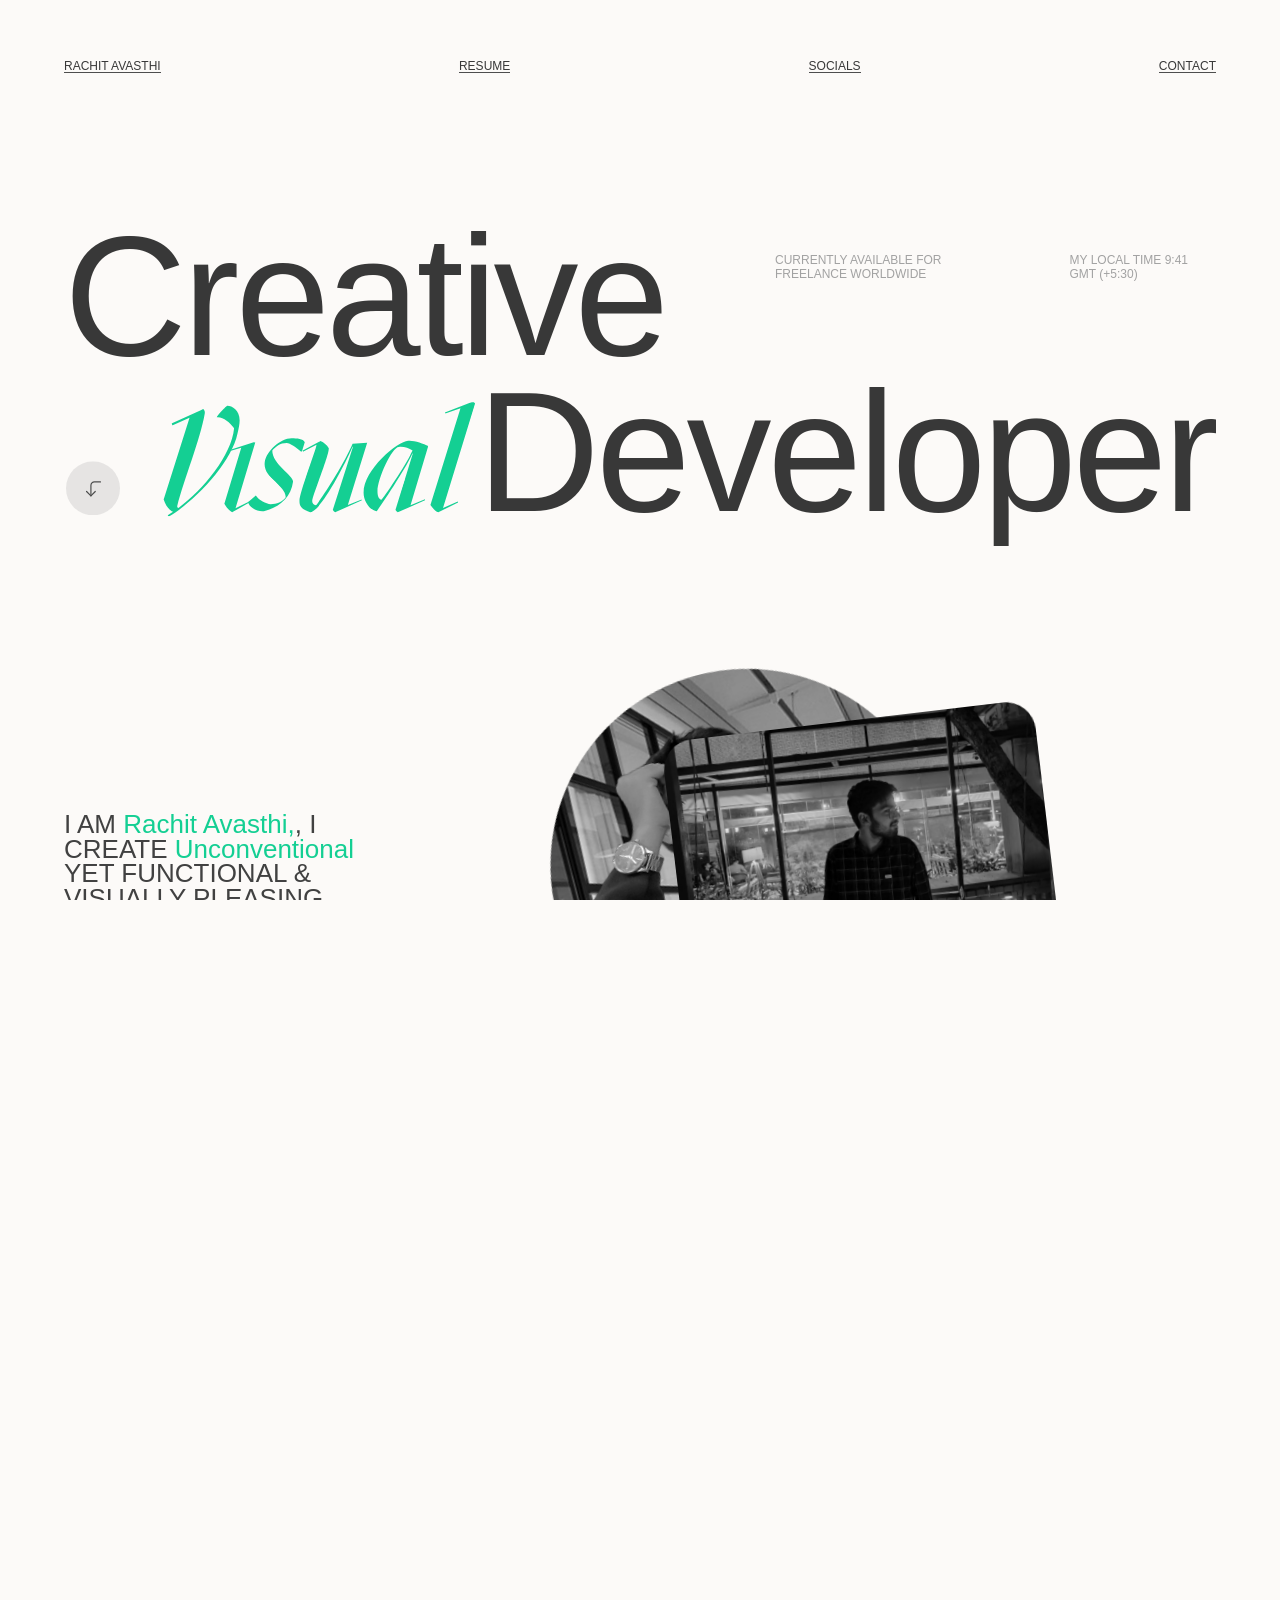
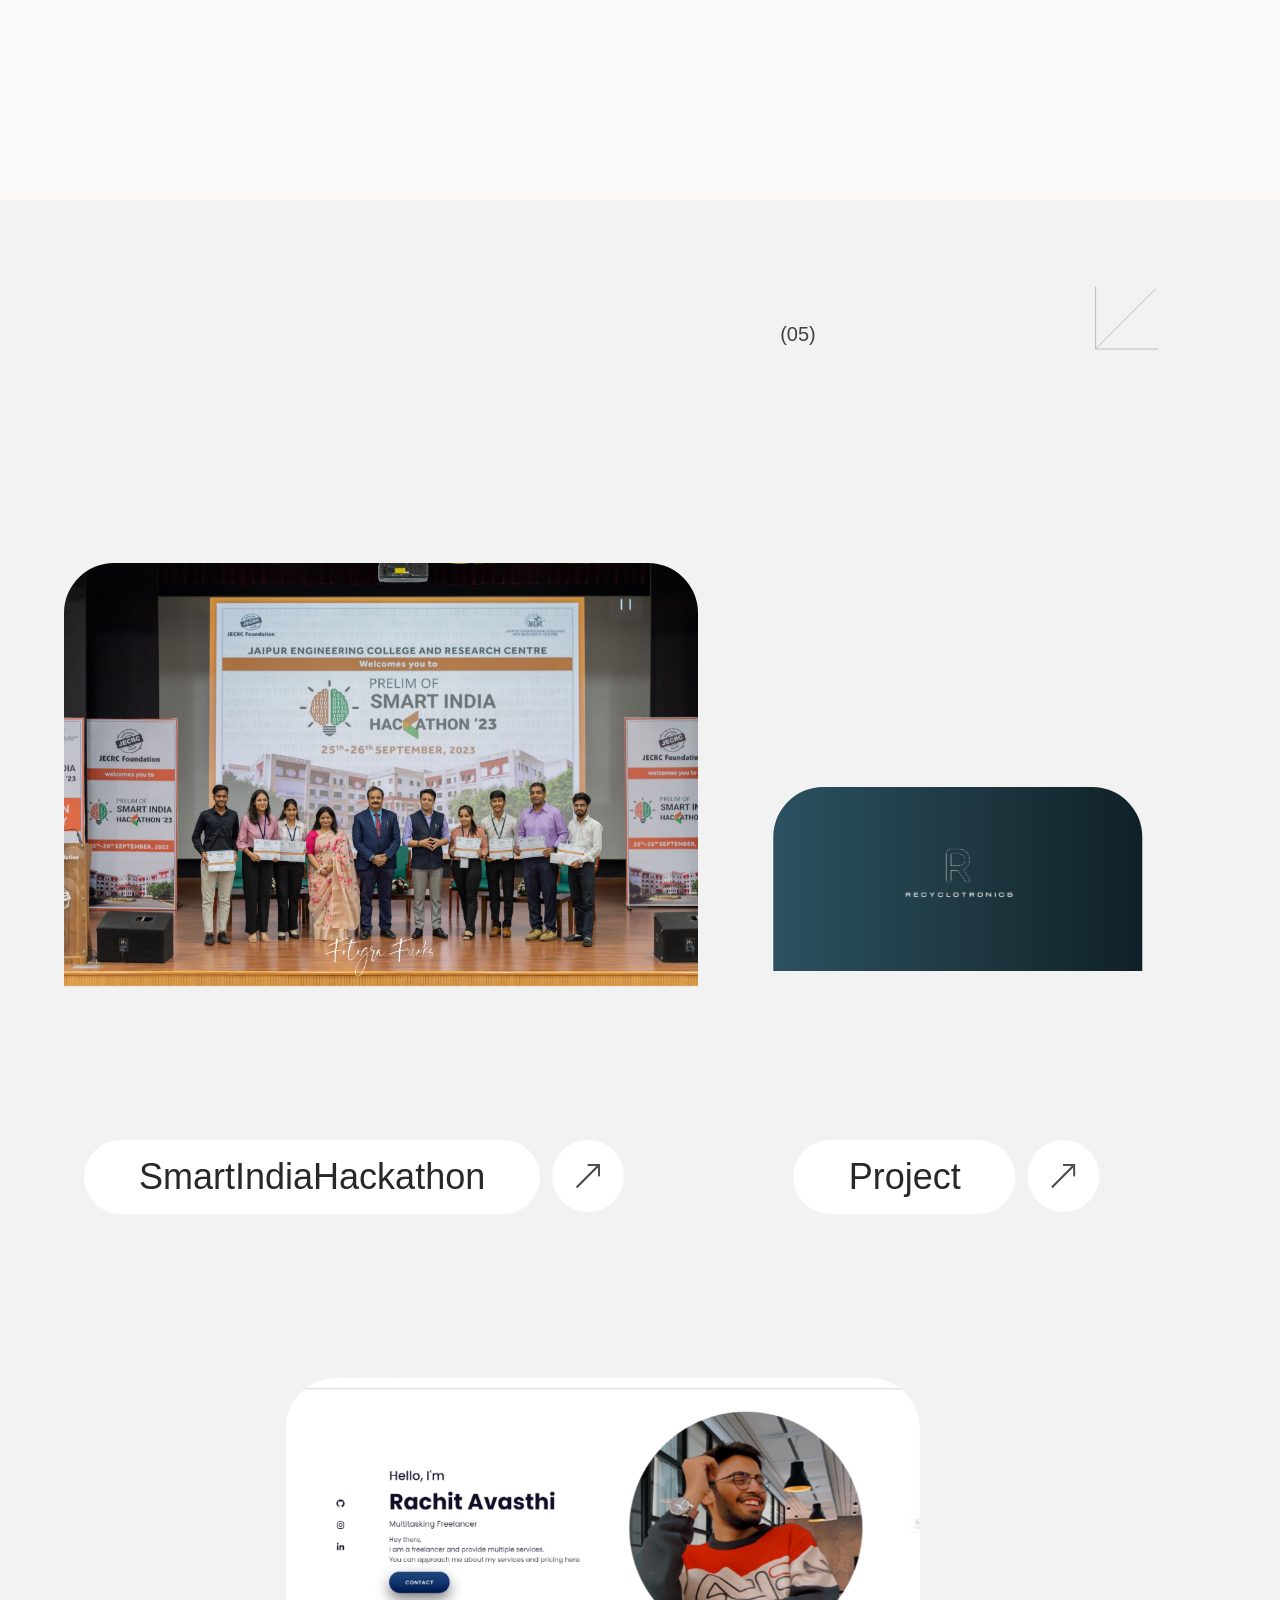
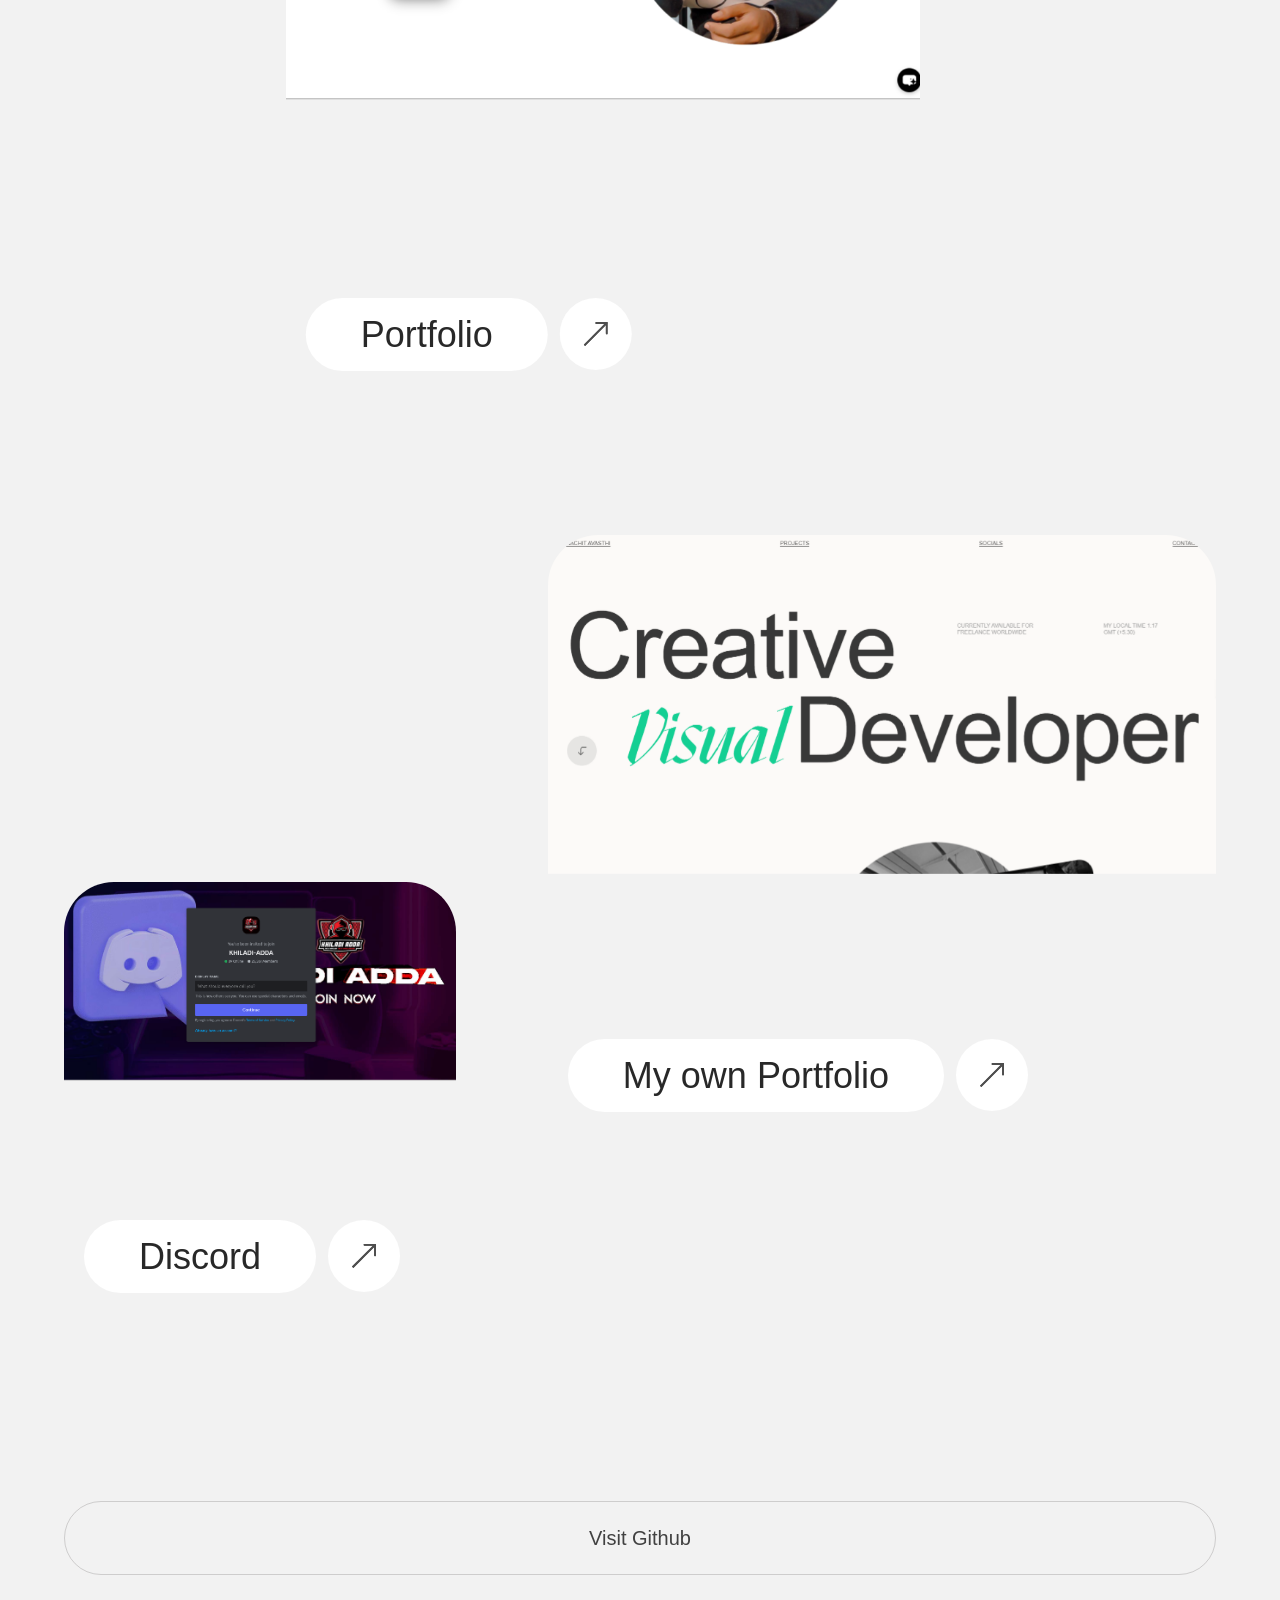
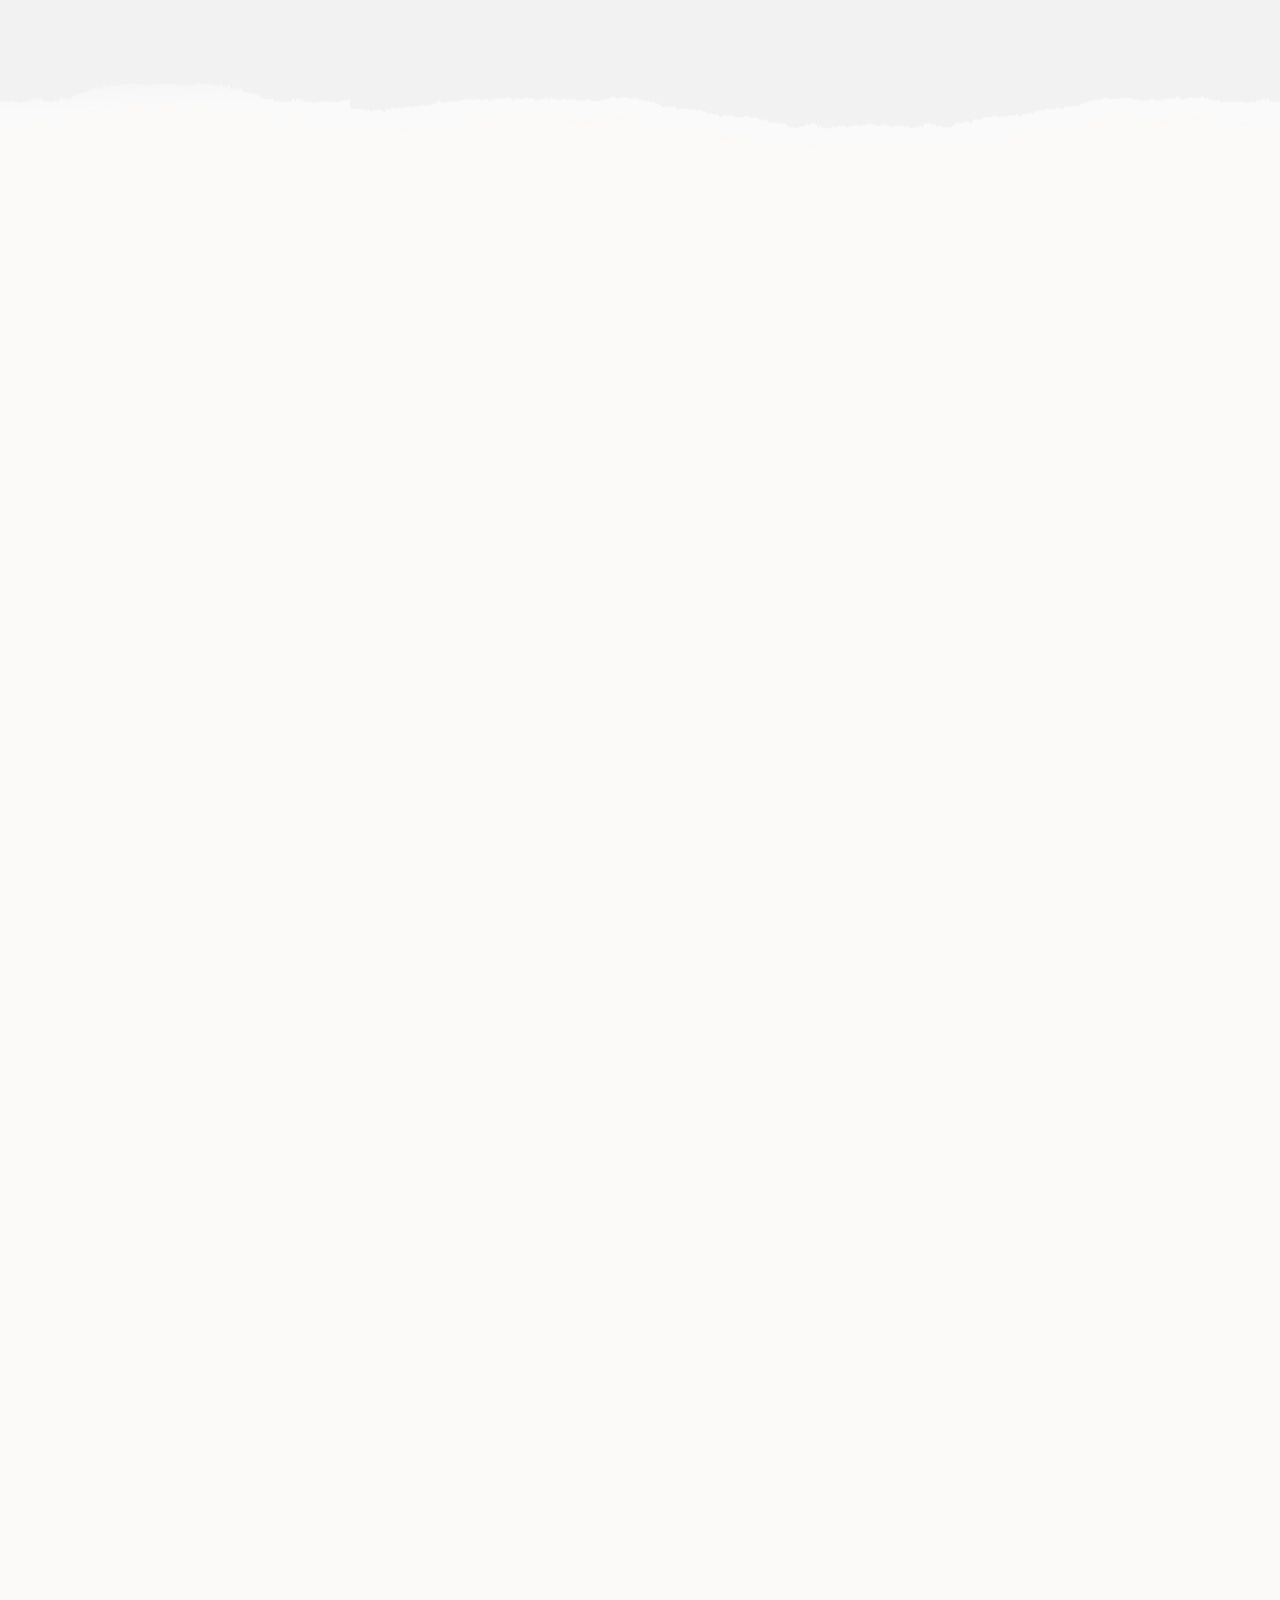
==== index.html @ e76e4102 "Last change#" ====
<!DOCTYPE html>
<html lang="en">

<head>
    <!-- <script async src="https://www.googletagmanager.com/gtag/js?id=G-QHRHEK2G85"></script>
    <script>!function () { function a() { dataLayer.push(arguments) } window.dataLayer = window.dataLayer || [], a("js", new Date), a("config", "G-QHRHEK2G85") }();</script> -->
    <meta charset="UTF-8">
    <meta http-equiv="X-UA-Compatible" content="IE=edge">
    <meta name="viewport" content="width=device-width, initial-scale=1.0">
    <title>Rachit Avasthi — Visual Designer</title>
    <link rel="icon" href="#">
    <meta name="keywords" content="ui/ux, designer, freelance, website, portfolio">
    <meta name="author" content="Rachit Avasthi">
    <meta name="description" content="Portfolio of Rachit avasthi A UI/UX & Visual designer from New Delhi.">
    <meta property="og:title" content="Rachit avasthi — Visual Designer">
    <meta property="og:type" content="website">
    <meta property="og:description"
        content="Portfolio of Rachit Avasthi. A UI/UX & Visual designer who designs interactive websites & apps.">
    <meta property="og:url" content="https://rachitavasthi.tech/">
    <link rel="stylesheet" href="index.3df6df01.css">
    <link rel="stylesheet" href="index.24a51c92.css">
    <link rel="stylesheet" href="index.2b8c6830.css">
    <link rel="icon" href="CARD1.png">
</head>

<body>
    <nav> <a href="index.html">Rachit Avasthi</a> <a href="./Rachit Avasthi.pdf" class="o-desktop">Resume</a>
        <div class="c-nav-social o-desktop"> <a href="#">Socials</a>
            <div class="c-nav-social__dropdown">
                <ul>
                    <li style="--order:1"><a data-router-disabled=""
                            href="https://github.com/Gacky1">Github</a></li>
                    <li style="--order:2"><a data-router-disabled=""
                            href="https://www.instagram.com/gacky_a1/">Instagram</a></li>
                    <li style="--order:3"><a data-router-disabled=""
                            href="https://www.linkedin.com/in/rachit-avasthi/">LinkedIn</a></li>
                    <li style="--order:4"><a data-router-disabled=""
                            href="https://dev.to/rachit_avasthi">Dev</a></li>
                </ul>
            </div>
        </div> <a data-router-disabled="" href="mailto:rachitavasthi.it25@gmail.com">Contact</a>
    </nav>
    <div class="c-loader is-loading">
        <p class="js-split">Multitasking<br><span>Freelancer</span></p>
        <div class="c-loader__bg"></div>
        <div class="c-loader__bg"></div>
        <h2 class="is-loading js-loader-title js-split-word"> <span><span style="--order:1"
                    class="js-loader-title-child">Rachit <div class="o-accent" style="display:inline">Avasthi</div>
                    </span></span> <span><span style="--order:2" class="js-loader-title-child"> is</span></span>
            <span><span style="--order:3" class="js-loader-title-child"> a</span></span> </h2>
        <div class="c-loading__anim"></div>
    </div>
    <div class="c-play__bg"></div>
    <div class="c-home__bg"></div>
    <main>
        <div id="js-scroll" data-router-wrapper="">
            <div data-router-view="home" data-transition-in="home">
                <div class="c-cursor" id="js-cursor" style="transform:translate(100%,100%)">
                    <div>
                        <p>SIH</p>
                        <div data-animate="true"> <img src="sih1.jpeg" loading="lazy" alt="Aeizei"> <img
                                src="sih2.jpeg" loading="lazy" alt="Aeizei"> <img src="sih3.jpeg"
                                loading="lazy" alt="Aeizei"> <img src="sih4.jpeg" loading="lazy" alt="Aeizei">
                            <img src="sih1.jpeg" loading="lazy" alt="Aeizei"> </div>
                    </div>
                    <div>
                        <p>Recyclotronics</p>
                        <div data-animate="true"> <img src="recy1.png" loading="lazy" alt="display"> <img
                                src="recy2.png" loading="lazy" alt="display"> <img src="recy3.png"
                                loading="lazy" alt="display"> <img src="recy4.png" loading="lazy" alt="display">
                            <img src="recy5.png" loading="lazy" alt="display"> </div>
                    </div>
                    <div>
                        <p>Portfolio</p>
                        <div data-animate="true"> <img src="port1.png" loading="lazy" alt="quaive"> <img
                                src="port2.png" loading="lazy" alt="quaive"> <img src="port3.png"
                                loading="lazy" alt="quaive"> <img src="port4.png" loading="lazy" alt="quaive">
                            <img src="port5.png" loading="lazy" alt="quaive"> </div>
                    </div>
                    <div>
                        <p>Khiladi Adda</p>
                        <div data-animate="true"> <img src="dc3.png" loading="lazy" alt="muteza"> <img
                                src="Dc1.png" loading="lazy" alt="muteza"> <img src="dc2.png"
                                loading="lazy" alt="muteza"> <img src="dc3.png" loading="lazy" alt="muteza">
                            </div>
                    </div>
                    <div>
                        <p>rachitavasthi.tech</p>
                        <div data-animate="true"> <img src="portfo2.png" loading="lazy" alt="vis a via"> <img
                                src="portfo3.png" loading="lazy" alt="vis a via"> <img src="portfo1.png"
                                loading="lazy" alt="vis a via"> <img src="portfo4.png" loading="lazy"
                                alt="vis a via"> </div>
                    </div>
                </div>
                <div data-scroll-section="" class="c-title o-section">
                    <div class="c-title__row">
                        <div>
                            <h2 class="js-hero-title"><span class="line-parent"><span
                                        class="line-child">Creative</span></span></h2>
                        </div>
                        <div class="c-t-a-info c-t-a-info--desktop">
                            <p class="o-title-small"> <span class="line-parent"><span class="line-child">Currently
                                        Available <span class="o-accent">FOR</span></span></span> <span
                                    class="line-parent"><span class="line-child">Freelance Worldwide</span></span> </p>
                            <p class="o-title-small"> <span class="line-parent"><span class="line-child">My local Time
                                        <span class="js-time">TIME</span></span></span> <span class="line-parent"><span
                                        class="line-child">GMT (+5:30)</span></span> </p>
                        </div>
                    </div>
                    <div class="c-title__row">
                        <div class="c-title__svg"> <img class="c-down-btn o-desktop" alt="Scroll Down"
                                src="down-arrow.040970d7.svg">
                            <div class="c-visual-line o-mobile"></div>
                            <div class="c-visual"> <svg id="Visual" xmlns="http://www.w3.org/2000/svg"
                                    xmlns:xlink="http://www.w3.org/1999/xlink" viewbox="0 35 870 305">
                                    <defs>
                                        <clipPath id="clip-path" transform="translate(31.09 32.56)">
                                            <path id="dot_clip"
                                                d="M250.12,82.48c1.15-15.33,9.2-33.72,13.79-44.83l-1.15-.77-30.27,10c-5.36,4.6-9.2,21.46-4.6,30.65C235.18,79.41,244.38,80.94,250.12,82.48Z"
                                                fill="none"></path>
                                        </clipPath>
                                        <clipPath id="clip-path-2" transform="translate(31.09 32.56)">
                                            <path id="l_clip"
                                                d="M794.74,18,754.13,32.57,753,29.5,829.23,0l4.6,5.75L748,285.44l39.46-17.24.77,2.3-52.88,26.44c-7.66-2.3-13.41-9.2-21.07-19.92Z"
                                                fill="none"></path>
                                        </clipPath>
                                        <clipPath id="clip-path-3" transform="translate(31.09 32.56)">
                                            <path id="i_clip"
                                                d="M207.78,123.76l-32.18,9.58-.77-2.3,66.28-21.84,4.21.77L192.45,286.22l39.46-19.92,1.15,2.3L183.25,297c-9.2-6.9-13.79-11.88-20.69-23.37Z"
                                                fill="none"></path>
                                        </clipPath>
                                        <clipPath id="clip-path-4" transform="translate(31.09 32.56)">
                                            <path id="a_clip"
                                                d="M654.51,105.36c14.56-1.92,41,7.66,54,14.18L661,277.78l38.7-16.09v3.06l-72.8,32.18c-1.92-1.53-5.37-4.6-6.13-6.9l46.36-150.58H666c-11.88,29.89-78.16,131.42-95.4,154.41-21.84-3.83-35.25-29.5-35.25-49.43C535.35,182,626.93,106.9,654.51,105.36ZM583.25,263.22c3.07-1.15,67.82-95.79,78.93-123.76l4.21-8.05c-10.35-6.13-23-11.11-36.78-9.58-18.39,0-57.09,85.44-57.09,118C572.52,252.88,575.58,262.07,583.25,263.22Z"
                                                fill="none"></path>
                                        </clipPath>
                                        <clipPath id="clip-path-5" transform="translate(31.09 32.56)">
                                            <path id="u_clip"
                                                d="M409.3,116.09l-36.4,18.39-1.53-2.3L420,106.13c9.58,3.83,16.48,10.34,22.22,19.16,0,22.22-44.45,128-44.45,141.38,0,6.51,3.06,10,10,11.49,2.68-.38,65.14-92.34,94.64-156.71l3.45-8,39.08-2.68L493.21,277l37.16-14.56.38,2.3L459.1,296.93c-1.91-1.53-5.36-4.6-6.13-6.9l54-168.57h-1.15c-29.5,66.67-87.74,173.18-113.41,175.48-19.16-8.05-28.74-12.64-28.74-30.27C363.71,243.68,408.54,128.35,409.3,116.09Z"
                                                fill="none"></path>
                                        </clipPath>
                                        <clipPath id="clip-path-6" transform="translate(31.09 32.56)">
                                            <path id="s_clip"
                                                d="M286.7,275.1c15.71,0,31.8-6.9,39.85-18,3.83-31-60.92-51.34-55.94-93.87,3.83-29.12,41.38-64.37,72-64.37,14.56,0,30.65,1.53,35.25,10.34l-7.66,24.52h-2.68c-12.64-10.34-29.12-22.61-37.93-22.61-18.39,0-29.12,9.58-38.7,20.31,0,37.17,57.47,67.43,55.56,83.91-5.36,41.76-36.78,69-78.16,78.54-13,3.07-41.38-10-41.76-24.52l20.31-17.62C255.67,265.14,273.68,273.57,286.7,275.1Z"
                                                fill="none"></path>
                                        </clipPath>
                                        <clipPath id="clip-path-7" transform="translate(31.09 32.56)">
                                            <path id="v_clip"
                                                d="M197.77,86c-16,78.5-114.7,181.76-183.67,222.16a3.33,3.33,0,0,1-3-3.43c4.57-2.67,9.15-5.72,14.1-9.15-11-5-19.43-16.76-25.15-33.15L69.35,43.72,22.86,64.3,21,59.35l80-36.58,4.57-2.29c3.43,2.29,5.33,6.1,4.57,11.81-12.56,71.64-56,176.81-73.91,248.07a5.41,5.41,0,0,0,3.43,4.95c67.45-51.06,141.75-140.61,149-213.77-11.43-15.24-30.48-31.25-46.49-29,0-3.43,25.91-30.87,28.2-30.87,13,0,33.15,12.19,33.15,38.87C203.48,60.49,201.2,71.92,197.77,86Z"
                                                fill="none"></path>
                                        </clipPath>
                                    </defs>
                                    <g id="dot">
                                        <g clip-path="url(#clip-path)">
                                            <path id="dot_path" d="M235.53,91.06s-3.65-21.72,18.78-61"
                                                transform="translate(31.09 32.56)" fill="none" stroke="#52e0ed"
                                                stroke-miterlimit="10" stroke-width="34"></path>
                                        </g>
                                    </g>
                                    <g id="l">
                                        <g clip-path="url(#clip-path-2)">
                                            <polyline id="l_path"
                                                points="820.4 302.62 755.9 334.12 843.9 39.12 784.4 63.62" fill="none"
                                                stroke="#52e0ed" stroke-miterlimit="10" stroke-width="42"></polyline>
                                        </g>
                                    </g>
                                    <g id="i">
                                        <g clip-path="url(#clip-path-3)">
                                            <polyline id="i_path"
                                                points="207.9 165.12 254.9 147.12 201.9 329.12 262.9 299.12" fill="none"
                                                stroke="#52e0ed" stroke-miterlimit="10" stroke-width="42"></polyline>
                                        </g>
                                    </g>
                                    <g id="a">
                                        <g clip-path="url(#clip-path-4)">
                                            <path id="a_path"
                                                d="M671.81,121.56l-104,173s-28-39-5-98,114.34-107,123.5-80.5c9,26-49.5,180.5-49.5,180.5l67.5-35.5"
                                                transform="translate(31.09 32.56)" fill="none" stroke="#52e0ed"
                                                stroke-miterlimit="10" stroke-width="42"></path>
                                        </g>
                                    </g>
                                    <g id="u">
                                        <g clip-path="url(#clip-path-5)">
                                            <path id="u_path"
                                                d="M371.81,132.56l64-31-68,200,34-7s80-120,109-181l15-4-55,187,60-33"
                                                transform="translate(31.09 32.56)" fill="none" stroke="#52e0ed"
                                                stroke-miterlimit="10" stroke-width="42"></path>
                                        </g>
                                    </g>
                                    <g id="s">
                                        <g clip-path="url(#clip-path-6)">
                                            <path id="s_path"
                                                d="M232.31,261.06s20.5,20.5,32.5,22.5,57-6,69-39-53-64-53-82c0,0,19.5-74.5,97.5-41.5"
                                                transform="translate(31.09 32.56)" fill="none" stroke="#52e0ed"
                                                stroke-miterlimit="10" stroke-width="42"></path>
                                        </g>
                                    </g>
                                    <g id="V">
                                        <g clip-path="url(#clip-path-7)">
                                            <path id="v_path"
                                                d="M21.31,59.06l71-32-5,26L26,246.56l-8.69,57.5s85-71,122-114c28-34,100.21-133.4,12-171"
                                                transform="translate(31.09 32.56)" fill="none" stroke="#52e0ed"
                                                stroke-miterlimit="10" stroke-width="70"></path>
                                        </g>
                                    </g>
                                </svg> </div>
                        </div>
                        <div>
                            <h2 class="_title-fit js-hero-title"><span class="line-parent"><span
                                        class="line-child">Developer</span></span></h2>
                        </div>
                    </div>
                    <div class="c-title__row o-mobile">
                        <div class="c-t-a-info c-t-a-info--mobile">
                            <p class="o-title-small"> <span class="line-parent"><span class="line-child">Currently
                                        Available <span class="o-accent">FOR</span></span></span> <span
                                    class="line-parent"><span class="line-child">Freelance Worldwide</span></span> </p>
                            <p class="o-title-small"> <span class="line-parent"><span class="line-child">My local Time
                                        <span class="js-time">TIME</span></span></span> <span class="line-parent"><span
                                        class="line-child">GMT (+5:30)</span></span> </p>
                        </div>
                    </div>
                </div>
                <div data-scroll-section="" class="c-about o-section">
                    <div> <span class="o-mobile o-title-small">About Myself</span>
                        <p class="js-reveal js-split" data-scroll="">  I am <span
                            class="o-accent u-non">Rachit Avasthi,</span>, I create <span
                                class="o-accent u-non">unconventional</span> yet functional & visually pleasing
                            interfaces for the mobile and web. </p>
                        <div class="o-mobile"> <a href="mailto:rachitavasthi.it25@gmail.com"> <img src="contact-icon.dee7a034.svg"
                                    alt="Message me"> Contact </a> </div>
                    </div>
                    <div class="c-about-cards js-cards">
                        <!-- <div><img src="card1.a0552dbc.png" alt="User"></div> -->
                        <div><img src="CARD1.png" alt="Precedes"></div>
                        <div><img src="card3.png" alt="All"></div>
                    </div>
                </div>
                <div data-scroll-section="" class="c-works" id="js-work">
                    <div id="js-work-bg" class="c-work-bg"
                        style="--clr1:#f5f5f5;--clr2:#f5f5f5;--clr3:#f5f5f5;--clr4:#f5f5f5"></div>
                    <div class="c-services"> <svg class="o-ui-arrow" width="64" height="64" viewbox="0 0 64 64"
                            fill="none" xmlns="http://www.w3.org/2000/svg">
                            <path d="M3.10162 3.10156L62.9999 62.9999" stroke-linecap="round" stroke-linejoin="round">
                            </path>
                            <path d="M63 1.00001L63 63L0.999989 63" stroke-linecap="round" stroke-linejoin="round">
                            </path>
                        </svg>
                        <div> <span class="o-title-small">Things I <span class="o-accent">Can</span> Help you<br>
                                with.</span>
                            <p>Web & mobile / UI&Ux / Branding / Front-end Development</p>
                        </div>
                    </div>
                    <hr data-scroll="">
                    <div class="c-works_title">
                        <div>
                            <h2 class="js-reveal o-title"> <span class="line-parent"><span class="line-child">Feat
                                    </span></span> <span class="line-parent"><span class="line-child">Wo<span
                                            class="o-accent">r</span>ks</span></span> </h2>
                            <p class="o-desktop">(05)</p>
                        </div> <svg class="o-ui-arrow" width="64" height="64" viewbox="0 0 64 64" fill="none"
                            xmlns="http://www.w3.org/2000/svg">
                            <path d="M3.10162 3.10156L62.9999 62.9999" stroke-linecap="round" stroke-linejoin="round">
                            </path>
                            <path d="M63 1.00001L63 63L0.999989 63" stroke-linecap="round" stroke-linejoin="round">
                            </path>
                        </svg>
                    </div>
                    <div class="c-projects__wrap">
                        <div class="c-project__row">
                            <div class="c-project js-project u-width-1"> <a
                                    href="https://www.linkedin.com/posts/rachit-avasthi_sih2023-innovation-prelims-activity-7114135651834339328-iJBL?utm_source=share&utm_medium=member_desktop" target="_blank"> <img
                                        data-scroll="" data-scroll-speed="-1" src="sih1.jpeg"
                                        alt="Project: Muteza">
                                    <div class="c-project-info">
                                        <p>YEAR: 2023</p>
                                        <p>ROLE: UI/UX AND FRONT-END DEV</p>
                                        <div class="c-project-cta">
                                            <p>Smart<span class="o-accent">India</span>Hackathon</p>
                                            <div class="c-prj-btn js-tab-arrow"> <svg id="arrow"
                                                    xmlns="http://www.w3.org/2000/svg" viewbox="0 0 9.56 9.56">
                                                    <line id="line1" x1="0.27" y1="9.29" x2="9.18" y2="0.38"
                                                        fill="#4e4e4e" stroke="#4e4e4e" stroke-miterlimit="10"
                                                        stroke-width="0.75"></line>
                                                    <line id="line2" x1="0.27" y1="9.29" x2="9.18" y2="0.38"
                                                        fill="#4e4e4e" stroke="#4e4e4e" stroke-miterlimit="10"
                                                        stroke-width="0.75"></line>
                                                    <polyline id="arrow-head-1" points="5.01 0.38 9.18 0.38 9.18 4.55"
                                                        fill="none" stroke="#4e4e4e" stroke-linecap="round"
                                                        stroke-miterlimit="10" stroke-width="0.75"></polyline>
                                                    <polyline id="arrow-head-2" points="5.01 0.38 9.18 0.38 9.18 4.55"
                                                        fill="none" stroke="#4e4e4e" stroke-linecap="round"
                                                        stroke-miterlimit="10" stroke-width="0.75"></polyline>
                                                </svg> </div>
                                        </div>
                                    </div>
                                </a> </div>
                            <div class="c-project js-project u-width-2"> <a
                                    href="https://github.com/Gacky1/RecycloTronics" target="_blank"> <img data-scroll=""
                                        data-scroll-speed="-1" src="recy1.png" alt="Project: Display">
                                    <div class="c-project-info">
                                        <p>YEAR: 2023</p>
                                        <p>ROLE: UI/UX</p>
                                        <div class="c-project-cta">
                                            <p>P<span class="o-accent">r</span>oject</p>
                                            <div class="c-prj-btn js-tab-arrow"> <svg id="arrow"
                                                    xmlns="http://www.w3.org/2000/svg" viewbox="0 0 9.56 9.56">
                                                    <line id="line1" x1="0.27" y1="9.29" x2="9.18" y2="0.38"
                                                        fill="#4e4e4e" stroke="#4e4e4e" stroke-miterlimit="10"
                                                        stroke-width="0.75"></line>
                                                    <line id="line2" x1="0.27" y1="9.29" x2="9.18" y2="0.38"
                                                        fill="#4e4e4e" stroke="#4e4e4e" stroke-miterlimit="10"
                                                        stroke-width="0.75"></line>
                                                    <polyline id="arrow-head-1" points="5.01 0.38 9.18 0.38 9.18 4.55"
                                                        fill="none" stroke="#4e4e4e" stroke-linecap="round"
                                                        stroke-miterlimit="10" stroke-width="0.75"></polyline>
                                                    <polyline id="arrow-head-2" points="5.01 0.38 9.18 0.38 9.18 4.55"
                                                        fill="none" stroke="#4e4e4e" stroke-linecap="round"
                                                        stroke-miterlimit="10" stroke-width="0.75"></polyline>
                                                </svg> </div>
                                        </div>
                                    </div>
                                </a> </div>
                        </div>
                        <div class="c-project__row">
                            <div class="c-project js-project u-width-3"> <a
                                    href="https://github.com/Gacky1/MyWeb"
                                    target="_blank"> <img data-scroll="" data-scroll-speed="-1"
                                        src="port1.png" alt="Project: Quaive Agency">
                                    <div class="c-project-info">
                                        <p>YEAR: 2023</p>
                                        <p>ROLE: UI/UX AND FULL STACK DEV</p>
                                        <div class="c-project-cta">
                                            <p>P<span class="o-accent">o</span>rtfolio</p>
                                            <div class="c-prj-btn js-tab-arrow"> <svg id="arrow"
                                                    xmlns="http://www.w3.org/2000/svg" viewbox="0 0 9.56 9.56">
                                                    <line id="line1" x1="0.27" y1="9.29" x2="9.18" y2="0.38"
                                                        fill="#4e4e4e" stroke="#4e4e4e" stroke-miterlimit="10"
                                                        stroke-width="0.75"></line>
                                                    <line id="line2" x1="0.27" y1="9.29" x2="9.18" y2="0.38"
                                                        fill="#4e4e4e" stroke="#4e4e4e" stroke-miterlimit="10"
                                                        stroke-width="0.75"></line>
                                                    <polyline id="arrow-head-1" points="5.01 0.38 9.18 0.38 9.18 4.55"
                                                        fill="none" stroke="#4e4e4e" stroke-linecap="round"
                                                        stroke-miterlimit="10" stroke-width="0.75"></polyline>
                                                    <polyline id="arrow-head-2" points="5.01 0.38 9.18 0.38 9.18 4.55"
                                                        fill="none" stroke="#4e4e4e" stroke-linecap="round"
                                                        stroke-miterlimit="10" stroke-width="0.75"></polyline>
                                                </svg> </div>
                                        </div>
                                    </div>
                                </a> </div>
                        </div>
                        <div class="c-project__row">
                            <div class="c-project js-project u-width-4"> <a
                                    href="https://discord.gg/khiladiadda"
                                    target="_blank"> <img data-scroll="" data-scroll-speed="-.8"
                                        src="dc3.png" alt="Project: Muteza">
                                    <div class="c-project-info">
                                        <p>MEMBER: 25,000</p>
                                        <p>ROLE: COMMUNITY MANAGER</p>
                                        <div class="c-project-cta">
                                            <p>D<span class="o-accent">i</span>scord</p>
                                            <div class="c-prj-btn js-tab-arrow"> <svg id="arrow"
                                                    xmlns="http://www.w3.org/2000/svg" viewbox="0 0 9.56 9.56">
                                                    <line id="line1" x1="0.27" y1="9.29" x2="9.18" y2="0.38"
                                                        fill="#4e4e4e" stroke="#4e4e4e" stroke-miterlimit="10"
                                                        stroke-width="0.75"></line>
                                                    <line id="line2" x1="0.27" y1="9.29" x2="9.18" y2="0.38"
                                                        fill="#4e4e4e" stroke="#4e4e4e" stroke-miterlimit="10"
                                                        stroke-width="0.75"></line>
                                                    <polyline id="arrow-head-1" points="5.01 0.38 9.18 0.38 9.18 4.55"
                                                        fill="none" stroke="#4e4e4e" stroke-linecap="round"
                                                        stroke-miterlimit="10" stroke-width="0.75"></polyline>
                                                    <polyline id="arrow-head-2" points="5.01 0.38 9.18 0.38 9.18 4.55"
                                                        fill="none" stroke="#4e4e4e" stroke-linecap="round"
                                                        stroke-miterlimit="10" stroke-width="0.75"></polyline>
                                                </svg> </div>
                                        </div>
                                    </div>
                                </a> </div>
                            <div class="c-project js-project u-width-5"> <a
                                    href="https://rachitavasthi.tech" target="_blank"> <img
                                        data-scroll="" data-scroll-speed="-1" src="portfo2.png"
                                        alt="Project: ">
                                    <div class="c-project-info">
                                        <p>YEAR: 2023</p>
                                        <p>ROLE: UI/UX</p>
                                        <div class="c-project-cta">
                                            <p>My<span class="o-accent"> own </span>Portfolio</p>
                                            <div class="c-prj-btn js-tab-arrow"> <svg id="arrow"
                                                    xmlns="http://www.w3.org/2000/svg" viewbox="0 0 9.56 9.56">
                                                    <line id="line1" x1="0.27" y1="9.29" x2="9.18" y2="0.38"
                                                        fill="#4e4e4e" stroke="#4e4e4e" stroke-miterlimit="10"
                                                        stroke-width="0.75"></line>
                                                    <line id="line2" x1="0.27" y1="9.29" x2="9.18" y2="0.38"
                                                        fill="#4e4e4e" stroke="#4e4e4e" stroke-miterlimit="10"
                                                        stroke-width="0.75"></line>
                                                    <polyline id="arrow-head-1" points="5.01 0.38 9.18 0.38 9.18 4.55"
                                                        fill="none" stroke="#4e4e4e" stroke-linecap="round"
                                                        stroke-miterlimit="10" stroke-width="0.75"></polyline>
                                                    <polyline id="arrow-head-2" points="5.01 0.38 9.18 0.38 9.18 4.55"
                                                        fill="none" stroke="#4e4e4e" stroke-linecap="round"
                                                        stroke-miterlimit="10" stroke-width="0.75"></polyline>
                                                </svg> </div>
                                        </div>
                                    </div>
                                </a> </div>
                        </div>
                        <!-- <div class="c-archive"> <span class="o-title-small">ARCHIVE</span>
                            <ul>
                                <li><a target="_blank" href="https://www.northofzero.dev/?ref=abhishek">North of
                                        Zero</a></li>
                                <li><a target="_blank"
                                        href="https://www.behance.net/gallery/125707939/Pulse-Assist">Pulse</a></li>
                                <li><a target="_blank"
                                        href="https://www.behance.net/gallery/94094919/Portfolio-Template">Photo
                                        Folio</a></li>
                                <li><a target="_blank" href="https://www.springflatsstay.org/">Springflats Stay</a></li>
                                <li><a target="_blank"
                                        href="https://www.behance.net/gallery/81156627/CHUU-Website-Redesign">Chuu</a>
                                </li>
                                <li><a target="_blank" href="https://strey.shop/?ref=abhishekjha.me">Strey</a></li>
                                <li><a target="_blank"
                                        href="https://www.behance.net/gallery/91793575/Abudezo-App">Abudezo</a></li>
                                <li><a target="_blank" href="./2020/">2020 Portfolio</a></li>
                            </ul>
                        </div> -->
                    </div> <a class="button button--bestia c-play-btn o-arrow" href="https://github.com/Gacky1">
                        <div class="button__bg"></div> <span>Visit G<span class="o-accent">i</span>thub</span>
                    </a>
                </div>
                <div data-scroll-section="" class="c-honors o-section">
                    <div class="c-honors__title">
                        <h2 class="js-reveal o-title"> <span class="line-parent"><span class="line-child">Ho<span
                                        class="o-accent">n</span>ors</span></span> </h2> <span class="o-title-small">All
                            <span class="o-accent">of</span> My past achievements,<br> awards and recognition.</span>
                    </div>
                    <div class="c-honors__wrap">
                        <div> <svg class="o-ui-arrow" width="64" height="64" viewbox="0 0 64 64" fill="none"
                                xmlns="http://www.w3.org/2000/svg">
                                <path d="M3.10162 3.10156L62.9999 62.9999" stroke-linecap="round"
                                    stroke-linejoin="round"></path>
                                <path d="M63 1.00001L63 63L0.999989 63" stroke-linecap="round" stroke-linejoin="round">
                                </path>
                            </svg>
                            <div class="c-featured" data-scroll="" data-scroll-speed="-1"> <a
                                    href="https://www.linkedin.com/in/rachit-avasthi/">
                                    <span class="o-title-small">Featured</span>
                                    <p>Won Multiple Hackathons</p> <img src="card3.png" alt="Me: (≧◡≦)">
                                    <p>My journey of becoming a visual designer and my views on websites as a medium of
                                        expression.</p>
                                </a> </div>
                        </div>
                        <div class="c-honors__list">
                            <ul>
                                <li>
                                    <div> <span class="o-title-small"><br></span>
                                        <p><span></span></p>
                                    </div>
                                </li>
                                <li>
                                    <div> <span class="o-title-small"><span class="o-accent">for
                                            </span>SIH<br>2023</span>
                                        <p><span>College Winners</span></p>
                                    </div> <a href="https://www.linkedin.com/posts/rachit-avasthi_sih2023-innovation-prelims-activity-7114135651834339328-iJBL?utm_source=share&utm_medium=member_desktop"> <img
                                            src="new-tab.737d741b.svg" alt="Visit"> </a>
                                </li>
                                <li>
                                    <div> <span class="o-title-small">Certification<br>2023</span>
                                        <p><span>UI/UX Developer</span></p>
                                    </div> <a
                                        href="https://www.linkedin.com/posts/rachit-avasthi_uiux-certificationcomplete-nextchapter-activity-7122669171267543040-tRkq?utm_source=share&utm_medium=member_desktop">
                                        <img src="new-tab.737d741b.svg" alt="Visit"> </a>
                                </li>
                                <li>
                                    <div> <span class="o-title-small"><span class="o-accent">for
                                            </span>Intern<br>2023</span>
                                        <p><span>Bharat Intern</span></p>
                                    </div> <a href="https://www.linkedin.com/posts/rachit-avasthi_offer-letter-activity-7069286351816339456-zTW6?utm_source=share&utm_medium=member_desktop"> <img
                                            src="new-tab.737d741b.svg" alt="Visit"> </a>
                                </li>
                                <li>
                                    <div> <span class="o-title-small"><span class="o-accent">for
                                            </span>Campus Tech Leader<br>2023</span>
                                        <p><span>PW Skills</span></p>
                                    </div> <a href="https://www.linkedin.com/posts/rachit-avasthi_offer-letter-activity-7065711198641549312-8h4e?utm_source=share&utm_medium=member_desktop"> <img
                                            src="new-tab.737d741b.svg" alt="Visit"> </a>
                                </li>
                                <li>
                                    <div> <span class="o-title-small">Machine Learner<br>2022</span>
                                        <p><span>Machine Learning by Google</span></p>
                                    </div> <a href="https://www.linkedin.com/posts/rachit-avasthi_machinelearning-googlecrowdsource-datascience-activity-7063228703408832512-zVHD?utm_source=share&utm_medium=member_desktop"> <img
                                            src="new-tab.737d741b.svg" alt="Visit"> </a>
                                </li>
                                <li>
                                    <div> <span class="o-title-small">JCS<br>2022</span>
                                        <p><span>Video & Production lead</span></p>
                                    </div> <a href="https://www.linkedin.com/feed/update/urn:li:activity:6962648522634485760?utm_source=share&utm_medium=member_desktop"> <img
                                            src="new-tab.737d741b.svg" alt="Visit"> </a>
                                </li>
                                <!-- 
                                <li>
                                    <div> <span class="o-title-small">Feature<br>2019</span>
                                        <p><span>Muzli</span></p>
                                    </div> <a href="https://search.muz.li/ZjVhZTBhYWM5"> <img src="new-tab.737d741b.svg"
                                            alt="Visit"> </a>
                                </li> -->
                            </ul>
                        </div>
                    </div>
                </div>
                <footer data-scroll-section=""> <svg id="c-circle" viewbox="0 0 1254 1254" fill="none"
                        xmlns="http://www.w3.org/2000/svg">
                        <circle cx="627" cy="627" r="627" fill="url(#paint0_radial_3260_3)"></circle>
                        <defs>
                            <radialGradient id="paint0_radial_3260_3" cx="0" cy="0" r="1" gradientunits="userSpaceOnUse"
                                gradienttransform="translate(627) rotate(90) scale(813)">
                                <stop stop-color="#F3F3F3" stop-opacity="0.45"></stop>
                                <stop offset="1" stop-color="white" stop-opacity="0"></stop>
                            </radialGradient>
                        </defs>
                    </svg>
                    <div class="c-footer">
                        <div class="c-footer__title">
                            <div> <svg class="o-desktop o-ui-arrow" width="64" height="64" viewbox="0 0 64 64"
                                    fill="none" xmlns="http://www.w3.org/2000/svg">
                                    <path d="M3.10162 3.10156L62.9999 62.9999" stroke-linecap="round"
                                        stroke-linejoin="round"></path>
                                    <path d="M63 1.00001L63 63L0.999989 63" stroke-linecap="round"
                                        stroke-linejoin="round"></path>
                                </svg> </div>
                            <div>
                                <h2 class="js-reveal o-title"> <span class="line-parent"><span class="line-child">Let's
                                            <span class="o-desktop u-inline">Talk</span></span></span> <span
                                        class="line-parent o-mobile"><span class="line-child">Co<span
                                                class="o-accent">nn</span>ect</span></span> <span
                                        class="line-parent o-desktop"><span class="line-child">About the
                                            Next</span></span> <span class="line-parent o-desktop"><span
                                            class="line-child">big thing</span></span> </h2>
                            </div>
                        </div>
                        <div class="c-footer__cta">
                            <div> <a href="mailto:rachitavasthi.it25@gmail.com" data-router-disabled=""
                                    class="button button--bestia">
                                    <div class="button__bg"></div><span>Write a Message</span>
                                </a> </div>
                            <div> <a href="javascript:void(0)" id="contact_btn" data-router-disabled=""
                                    class="button button--bestia contact_btn">
                                    <div class="button__bg"></div><span>Discuss Project</span>
                                </a> </div>
                        </div>
                    </div>
                    <div class="c-footer__socials">
                        <div data-scroll="">
                            <div style="--order:1"> <a href="https://www.github.com/Gacky1">
                                    <div>
                                        <p>Github</p>
                                        <p>@Gacky1</p>
                                    </div> <img src="github.svg" alt="Github">
                                </a> </div>
                            <div style="--order:2"> <a href="https://www.instagram.com/gacky_a1">
                                    <div>
                                        <p>Instagram</p>
                                        <p>@gacky_a1</p>
                                    </div> <img src="insta.f788fd3b.svg" alt="Instagram">
                                </a> </div>
                            <div style="--order:3"> <a href="https://www.linkedin.com/in/rachit-avasthi/">
                                    <div>
                                        <p>LinkedIn</p>
                                        <p>@rachit-avasthi</p>
                                    </div> <img src="linkedin.svg" alt="Linkedin">
                                </a> </div>
                            <div style="--order:4"> <a href="https://dev.to/rachit_avasthi">
                                    <div>
                                        <p>Dev.to</p>
                                        <p>@rachit_avasthi</p>
                                    </div> <img src="dev.svg" alt="Dev">
                                </a> </div>
                        </div>
                        <div class="c-footer__copy">
                            <p><span><span class="js-year">2024</span> Rachit Avasthi, All rights reserved • </span><span
                                    class="c-footer-credit">Credits</span></p>
                            <div> <a href="https://www.linkedin.com/in/rachit-avasthi/" data-router-disabled="">Let's Connect!</a> </div>
                        </div>
                    </div>
                </footer>
            </div>
        </div>
    </main>
    <div class="c-credits">
        <div style="--order:1">
            <p>Technologies</p> <a href="https://github.com/locomotivemtl/locomotive-scroll">Locomotive Scroll,</a> <a
                href="https://highway.js.org/">Highway.js,</a> <a href="https://greensock.com/gsap/">GSAP</a>
        </div>
        <div style="--order:2">
            <p>Fonts</p> <a href="http://collletttivo.it/" class="o-accent">Mazius,</a> <a
                href="https://www.tinkov.info/">Gilroy</a>
        </div>
        <div style="--order:3">
            <p>Designed and Developed By</p> <a href="https://rachitavasthi.tech/">Rachit Avasthi</a>
        </div>
        <div style="--order:4;cursor:pointer"> <img src="close.e11d51cb.svg" alt="close"> </div>
    </div>
    <div class="c-cate"> <img src="cate1.012f66c0.png" alt="can I have your attention?">
        <div> <button>Yes</button> <button>No</button> </div>
    </div>
    <div class="c-overlay" id="js-overlay"></div>
    <div class="c-contact" id="js-contact"> <span class="c-error">Please enter a valid Email</span>
        <div class="c-progress"> <span id="js-prog"></span> </div>
        <div class="c-buttons">
            <div id="js-count" style="opacity:0">
                <p><span>1</span> / 7</p>
            </div>
            <div class="c-close"> <img src="close.e11d51cb.svg" alt="Close"> </div>
        </div>
        <form method="POST" >
            <div class="c-slider" id="js-slider">
                <div class="--welcome c-message"> <span>🙌</span>
                    <h1 class="js-split">Hi There!</h1>
                    <p class="js-split">Glad to see you here, Would love to know some things about the project.</p>
                    <p class="js-split">Let's Go!</p> <img src="ui-arrow-desktop.02091565.svg" alt=">">
                </div>
                <div class="c-query">
                    <div class="c-title">
                        <h2 class="js-split">May I please have your name?</h2>
                    </div>
                    <div class="c-reply">
                        <div class="s-text" style="--order:1"> <input type="text" name="Name"
                                placeholder="Type your name"> </div>
                    </div>
                </div>
                <div class="c-query">
                    <div class="c-title">
                        <h2 class="js-split">What kind of project would you like me to craft for you?</h2>
                    </div>
                    <div class="c-reply">
                        <div style="--order:1"> <input type="radio" name="Type of work" id="design" value="Design Only">
                            <label for="design">Web Design Only</label> </div>
                        <div style="--order:2"> <input type="radio" name="Type of work" id="des&dev" value="Design+Dev">
                            <label for="des&dev">Web Design + Develop</label> </div>
                        <div style="--order:3"> <input type="radio" name="Type of work" id="mob-des"
                                value="Mobile Design"> <label for="mob-des">Mobile Design</label> </div>
                    </div>
                </div>
                <div class="c-query">
                    <div class="c-title">
                        <h2 class="js-split">What budget range do you have in mind?</h2>
                    </div>
                    <div class="c-reply">
                        <div style="--order:1"> <input type="radio" name="Budget" id="range1" value="less than 5k">
                            <label for="range1">Less than Rs5000</label> </div>
                        <div style="--order:2"> <input type="radio" name="Budget" id="range2" value="500-2k"> <label
                                for="range2">RS5000 - Rs20000</label> </div>
                        <div style="--order:3"> <input type="radio" name="Budget" id="range3" value="2k-5k"> <label
                                for="range3">Rs20000 - Rs50000</label> </div>
                        <div style="--order:4"> <input type="radio" name="Budget" id="range4" value="5k+"> <label
                                for="range4">More than $50000</label> </div>
                    </div>
                </div>
                <div class="c-query">
                    <div class="c-title">
                        <h2 class="js-split">Awesome, How should I get in touch with you?</h2>
                    </div>
                    <div class="c-reply">
                        <div class="s-text" style="--order:1"> <input type="email" name="Email" placeholder="Your Email"
                                required> </div>
                    </div>
                </div>
                <div class="c-query">
                    <div class="c-title">
                        <h2 class="js-split">May I ask how did you find me?</h2>
                    </div>
                    <div class="c-reply">
                        <div style="--order:1"> <input type="radio" name="Source" id="awww" value="College">
                            <label for="awww">College</label> </div>
                        <div style="--order:2"> <input type="radio" name="Source" id="insp" value="Linkedin"> <label
                                for="insp">LinkedIn</label> </div>
                        <div style="--order:3"> <input type="radio" name="Source" id="Behance" value="Instagram"> <label
                                for="behance">Instagram</label> </div>
                        <div style="--order:4"> <input type="radio" name="Source" id="other" value="Others"> <label
                                for="other">Others</label> </div>
                    </div>
                </div>
                <div class="c-query">
                    <div class="c-title">
                        <h2 class="js-split">Any additional contact info?</h2>
                    </div>
                    <div class="c-reply">
                        <div class="s-text" style="--order:1"> <input type="text" name="Website"
                                placeholder="Personal or Company Website"> </div>
                        <div class="s-text" style="--order:2"> <input type="tel" name="Phone"
                                placeholder="Phone Number"> </div>
                        <div class="s-text" style="--order:3"> <input type="text" name="Socials" multiple
                                placeholder="Socials(Separate by Comma)"> </div>
                    </div>
                </div>
                <div class="c-query">
                    <div class="c-title">
                        <h2 class="js-split">Lastly, Anything else you would like to mention?</h2>
                    </div>
                    <div class="c-reply">
                        <div class="s-text s-text-area" style="--order:1"> <textarea name="Message" rows="5"
                                placeholder="More details about your project."></textarea> </div>
                    </div>
                </div>
                <div class="--welcome c-message"> <span>👌</span>
                    <h1 class="js-split">Thank You!</h1>
                    <p class="js-split">Your response has been recorded, I will get back to you as soon as possible.</p>
                    <p class="js-split">Have a nice day!</p> <img src="ui-arrow-desktop.02091565.svg" alt=">">
                </div>
            </div>
        </form>
        <div class="c-buttons">
            <div class="c-back" id="js-back" style="visibility:hidden;opacity:0"> <img src="back.62af88e3.svg"
                    alt="Back"> </div>
            <div class="c-swap">
                <div class="c-skip" id="js-skip">
                    <p>Skip</p>
                </div> <button id="js-submit" form="contact" type="submit">Send Message</button>
            </div>
        </div>
    </div>
    <!-- <div id="awwwards" style="position:fixed;z-index:999;transform:translateY(-50%);top:50%;left:0"><a
            href="https://www.awwwards.com/sites/abhishek-jha-portfolio-2022" target="_blank"><svg width="53.08"
                height="171.358">
                <path class="js-color-bg" fill="white" d="M0 0h53.08v171.358H0z"></path>
                <g class="js-color-text" fill="black">
                    <path
                        d="M30.016 151.575a3.599 3.599 0 0 1-2.484 1.878l-.965-1.535c.623-.155 1.126-.401 1.506-.737.38-.337.57-.768.57-1.293 0-.4-.101-.722-.301-.966-.199-.242-.504-.365-.912-.365-.254 0-.478.083-.674.249a2.423 2.423 0 0 0-.511.62c-.146.249-.331.603-.556 1.061l-.204.424c-.293.584-.66 1.052-1.104 1.403-.443.351-1.011.525-1.703.525-.516 0-.983-.119-1.402-.357-.42-.239-.748-.575-.986-1.009s-.357-.929-.357-1.483c0-1.413.619-2.378 1.855-2.895l.979 1.535c-.721.253-1.082.706-1.082 1.359 0 .282.09.526.271.73.182.205.402.308.665.308s.495-.091.694-.271a2.51 2.51 0 0 0 .512-.657c.141-.258.324-.631.548-1.118.224-.478.454-.879.687-1.206a2.76 2.76 0 0 1 .914-.803c.375-.211.83-.315 1.367-.315.613 0 1.152.139 1.614.417.463.278.819.665 1.067 1.162s.373 1.062.373 1.695a3.545 3.545 0 0 1-.381 1.644M21.627 145.02a1.13 1.13 0 0 1-.833.336c-.332 0-.61-.111-.834-.336s-.336-.502-.336-.833c0-.332.112-.608.336-.833s.502-.337.834-.337c.331 0 .608.112.833.337s.336.501.336.833c0 .331-.111.608-.336.833m1.285-1.74h7.367v1.812h-7.367v-1.812zM29.709 140.226c-.458.479-1.135.716-2.031.716h-3.216v1.141h-1.55v-1.141H21.07l-1.139-1.812h2.98v-1.945h1.55v1.945h3.187c.438 0 .748-.081.928-.242.181-.16.27-.402.27-.723 0-.244-.057-.479-.175-.702l1.462-.424c.176.38.264.779.264 1.198-.001.849-.23 1.511-.688 1.989M29.833 134.72a3.333 3.333 0 0 1-1.433 1.169c-.579.249-1.182.373-1.805.373s-1.225-.124-1.805-.373a3.347 3.347 0 0 1-1.434-1.169c-.375-.531-.563-1.196-.563-1.995 0-.77.184-1.413.549-1.93a3.282 3.282 0 0 1 1.381-1.14 4.239 4.239 0 0 1 1.711-.365h.746v5.072a1.796 1.796 0 0 0 1.168-.49c.332-.307.496-.724.496-1.249 0-.41-.092-.753-.277-1.031-.185-.277-.473-.528-.862-.753l.542-1.462c.691.303 1.223.724 1.592 1.265.371.541.557 1.235.557 2.083 0 .798-.188 1.463-.563 1.995m-4.085-3.574c-.41.088-.746.261-1.009.519s-.394.611-.394 1.06c0 .429.135.784.408 1.067s.604.458.994.526v-3.172zM29.898 122.64c-.33.565-.783.996-1.359 1.294-.574.297-1.221.445-1.943.445-.721 0-1.369-.148-1.943-.445-.576-.298-1.029-.729-1.36-1.294s-.496-1.232-.496-2.002c0-.771.165-1.438.496-2.003a3.301 3.301 0 0 1 1.36-1.293c.574-.298 1.223-.446 1.943-.446.723 0 1.369.148 1.943.446a3.293 3.293 0 0 1 1.359 1.293c.332.564.497 1.232.497 2.003.001.769-.165 1.436-.497 2.002m-1.703-3.347c-.433-.331-.967-.497-1.6-.497s-1.167.166-1.602.497c-.433.33-.649.778-.649 1.345 0 .564.217 1.013.649 1.344.435.332.969.498 1.602.498s1.167-.166 1.6-.498c.435-.331.65-.779.65-1.344.001-.567-.215-1.015-.65-1.345M24.462 115.16v.936h-1.55v-.936h-.381c-.866 0-1.516-.227-1.95-.68-.433-.453-.649-1.074-.649-1.863 0-.556.096-1.014.291-1.374l1.463.396a2.238 2.238 0 0 0-.205.876c0 .556.307.834.92.834h.512v-1.55h1.55v1.55h5.817v1.812h-5.818zM29.709 105.543c-.458.479-1.135.717-2.031.717h-3.216v1.14h-1.55v-1.14H21.07l-1.139-1.813h2.98v-1.944h1.55v1.944h3.187c.438 0 .748-.081.928-.241.181-.16.27-.402.27-.724 0-.244-.057-.478-.175-.702l1.462-.424c.176.38.264.78.264 1.199-.001.848-.23 1.51-.688 1.988M19.931 101.104v-1.812h4.166a2.805 2.805 0 0 1-.942-.973 2.622 2.622 0 0 1-.358-1.367c0-.711.188-1.271.562-1.681.376-.409.93-.614 1.66-.614h5.262v1.813H25.66c-.449 0-.779.09-.994.27-.215.181-.321.455-.321.826 0 .292.103.57.308.833.204.263.516.478.936.644.418.166.945.249 1.578.249h3.113v1.812H19.931zM29.833 91.469a3.333 3.333 0 0 1-1.433 1.169 4.545 4.545 0 0 1-3.61 0 3.345 3.345 0 0 1-1.433-1.169c-.375-.532-.563-1.197-.563-1.995 0-.771.184-1.413.549-1.93a3.284 3.284 0 0 1 1.381-1.141 4.239 4.239 0 0 1 1.711-.365h.746v5.072c.446-.02.838-.183 1.168-.49.332-.307.496-.724.496-1.249 0-.409-.092-.753-.277-1.03-.185-.278-.473-.529-.862-.753l.542-1.462c.691.302 1.223.724 1.592 1.265.371.541.557 1.234.557 2.083-.001.797-.189 1.463-.564 1.995m-4.085-3.574c-.41.088-.746.261-1.009.519-.263.259-.394.611-.394 1.061 0 .428.135.784.408 1.066s.604.458.994.526v-3.172zM20.047 80.572V77.37c0-.847.187-1.631.557-2.353.369-.721.938-1.303 1.703-1.746.764-.444 1.717-.665 2.857-.665 1.139 0 2.092.221 2.857.665.764.443 1.332 1.025 1.701 1.746.371.722.557 1.506.557 2.353v3.202H20.047zm8.478-2.601c0-.975-.251-1.791-.753-2.448-.501-.658-1.372-.987-2.608-.987-1.238 0-2.107.329-2.609.987-.502.657-.754 1.474-.754 2.448v.701h6.725v-.701zM29.812 70.685c-.39.419-.94.628-1.651.628-.731 0-1.315-.277-1.754-.833s-.658-1.306-.658-2.251v-1.286h-.321c-.36 0-.631.122-.812.365s-.271.551-.271.921c0 .633.282 1.059.849 1.271l-.352 1.535a2.326 2.326 0 0 1-1.484-.943c-.374-.512-.562-1.133-.562-1.863 0-.984.261-1.747.782-2.288.521-.54 1.289-.812 2.302-.812h4.399v1.492l-.936.19c.702.573 1.052 1.33 1.052 2.265.001.653-.194 1.19-.583 1.609m-1.382-3.246c-.277-.332-.645-.497-1.104-.497h-.146v1.213c0 .4.078.709.233.929.156.219.395.328.717.328a.655.655 0 0 0 .519-.227c.132-.151.197-.348.197-.592a1.742 1.742 0 0 0-.416-1.154M29.812 61.639l-6.9 2.674v-1.827l4.619-1.711-4.619-1.607v-1.813l10.349 3.801v1.754zM35.481 17.006l-4.782 14.969h-3.266l-2.584-9.682-2.584 9.682h-3.267l-4.783-14.969h3.713l2.674 10.275 2.525-10.275h3.444l2.525 10.275 2.674-10.275zM37.979 27.163c1.426 0 2.496 1.069 2.496 2.495 0 1.425-1.07 2.495-2.496 2.495s-2.494-1.07-2.494-2.495c-.001-1.426 1.068-2.495 2.494-2.495">
                    </path>
                </g>
            </svg></a></div> -->
    <script src="playbook.9fb05f6e.js"></script>
</body>

</html>
---- index.3df6df01.css ----
/*! locomotive-scroll v4.1.1 | MIT License | https://github.com/locomotivemtl/locomotive-scroll */html.has-scroll-smooth{overflow:hidden}html.has-scroll-dragging{-webkit-user-select:none;-moz-user-select:none;-ms-user-select:none;user-select:none}.has-scroll-smooth body{overflow:hidden}.has-scroll-smooth [data-scroll-container]{min-height:100vh}[data-scroll-direction=horizontal] [data-scroll-container]{height:100vh;display:inline-block;white-space:nowrap}[data-scroll-direction=horizontal] [data-scroll-section]{display:inline-block;vertical-align:top;white-space:nowrap;height:100%}.c-scrollbar{position:absolute;right:0;top:0;width:11px;height:100%;transform-origin:center right;transition:transform .3s,opacity .3s;opacity:0}.c-scrollbar:hover{transform:scaleX(1.45)}.c-scrollbar:hover,.has-scroll-dragging .c-scrollbar,.has-scroll-scrolling .c-scrollbar{opacity:1}[data-scroll-direction=horizontal] .c-scrollbar{width:100%;height:10px;top:auto;bottom:0;transform:scaleY(1)}[data-scroll-direction=horizontal] .c-scrollbar:hover{transform:scaleY(1.3)}.c-scrollbar_thumb{position:absolute;top:0;right:0;background-color:#000;opacity:.5;width:7px;border-radius:10px;margin:2px;cursor:-webkit-grab;cursor:grab}.has-scroll-dragging .c-scrollbar_thumb{cursor:-webkit-grabbing;cursor:grabbing}[data-scroll-direction=horizontal] .c-scrollbar_thumb{right:auto;bottom:0}
/*# sourceMappingURL=index.3df6df01.css.map */
---- index.24a51c92.css ----
@charset "UTF-8";body,html{width:100vw;overflow-x:hidden;text-rendering:optimizeLegibility}ul{list-style-type:none;padding:0;margin:0}.c-overlay{background-color:rgba(50,50,50,.8);width:100vw;height:100%;position:fixed;top:0;left:0;visibility:hidden;opacity:0;transition:.6s;z-index:20;pointer-events:none}.c-overlay.--visible{opacity:1;pointer-events:all;visibility:visible}.c-contact{height:100%;width:100%;position:fixed;top:0;transition:.6s;z-index:21;visibility:hidden}.c-contact h1,.c-contact h2{line-height:118%;font-family:gilroy-semi-bold;color:#383838}.c-contact .line-parent{overflow:hidden;display:block}.c-contact .line-child{display:block;transform-origin:center bottom;transform-style:preserve-3d;transform:translateY(-100%);opacity:0;transition:0}.c-contact>div,.c-contact form{z-index:2;position:relative;transition:.4s;transition-delay:0}.c-contact .c-error{position:absolute;bottom:18vh;padding:15px 25px;left:8vw;font-family:gilroy,sans-serif;background-color:#dd1e2e;border-radius:100px;opacity:0;visibility:hidden;transition:.4s;z-index:8;color:#fff}.c-contact:after{content:"";position:absolute;display:block;top:0;left:0;width:100%;height:100%;transform:scaleX(0);transform-origin:left;background:#fff;transition:.6s;transition-delay:.4s;will-change:transform}.c-contact.--visible{visibility:visible}.c-contact.--visible:after{transform:scaleX(1);transition-delay:.1s}.c-contact.--visible>div,.c-contact.--visible form{opacity:1;transition:.6s;transition-delay:.6s}.c-contact.--visible .c-error.--visible{opacity:1;visibility:visible}.c-contact .c-progress{width:100%;height:1%;opacity:0}.c-contact .c-progress span{height:100%;width:100%;background:#14cf93;transform:scaleX(0);transform-origin:left;display:block;transition:transform .6s;will-change:transform}.c-contact form{width:100%;height:71%;opacity:0;overflow:hidden}.c-contact form .c-slider{display:flex;align-items:flex-start;transition:transform .65s;transition-delay:.6s;will-change:transform;height:100%}.c-contact form .c-slider>div{min-width:100%}.c-contact .c-buttons{width:100%;height:14%;display:flex;align-items:center;justify-content:space-between;padding:0 8vw;opacity:0}.c-contact .c-buttons>div{transition:.4s;cursor:pointer}.c-contact .c-buttons #js-count{cursor:default}.c-contact .c-buttons .c-swap{position:relative;cursor:default}.c-contact .c-buttons .c-swap>div{padding:18px 80px}.c-contact .c-buttons .c-swap button{position:absolute;top:0;left:0;width:100%;height:100%;border:none;background:#14cf93;color:#fff;z-index:4;visibility:hidden;opacity:0;cursor:pointer;border-radius:100px;font-size:16px}.c-contact .c-buttons .c-back,.c-contact .c-buttons .c-close{padding:18px;background-color:#14cf93;line-height:0;border-radius:100px}.c-contact .c-buttons .c-back{background-color:#ddd}.c-contact .c-buttons .c-skip{visibility:hidden;opacity:0;border:2px solid #eee;border-radius:100px;cursor:pointer}.c-contact .c-buttons .c-skip p{color:#282828}@keyframes reply_show{0%{opacity:0;visibility:hidden;transform:translate(30%)}to{opacity:1;visibility:visible;transform:translate(0)}}@keyframes reply_hide{0%{opacity:1;visibility:visible;transform:translate(0)}to{opacity:0;visibility:hidden;transform:translateY(20%)}}.c-query{padding:6vh 8vw;height:100%}.c-query.--hidden .c-reply>div{animation:reply_hide .6s forwards;animation-delay:calc(var(--order)*100ms)}.c-query.--visible{overflow-y:scroll;overflow-x:hidden}.c-query.--visible .c-reply>div{animation-play-state:running}.c-query .c-title{font-size:20px;width:100%;padding:0}.c-query .c-reply{min-width:100%;padding:4% 0}.c-query .c-reply>div{margin:16px 0;width:90%;position:relative;animation:reply_show .6s backwards;animation-delay:calc(var(--order)*100ms);animation-play-state:paused}.c-query .c-reply>div:after{content:"";position:absolute;display:block;top:0;left:0;width:100%;background-color:#14cf93;height:100%;opacity:0;border-radius:200px;transform:scaleX(0);transform-origin:center;transition:.4s;z-index:0}.c-query .c-reply>div:hover{color:#fff}.c-query .c-reply>div:focus-within:after{visibility:hidden}.c-query .c-reply input,.c-query .c-reply textarea{width:100%;border:none;background:transparent;padding:10px 0 10px 40px;margin:10px 0;font-size:18px;opacity:1;transition:.4s;font-family:gilroy,sans-serif}.c-query .c-reply input:focus,.c-query .c-reply textarea:focus{padding-left:5px;outline:none}.c-query .c-reply input::-moz-focus-inner,.c-query .c-reply textarea::-moz-focus-inner{border:0}.c-query .c-reply input[type=radio]{opacity:0;display:none}.c-query .c-reply label{position:relative;text-align:center;cursor:pointer;border-radius:200px;color:#292929;box-shadow:inset 0 0 #555;transition:box-shadow .4s;opacity:1;z-index:2;display:block;width:100%;padding:20px 0;height:100%;border:1px solid #ddd}.c-query .c-reply input[type=radio]:checked+label{box-shadow:inset 0 500px #14cf93;color:#fff}.s-text{position:relative;display:block;border-bottom:2px solid #eee!important}.s-text.s-text-area{border:2px solid #eee;border-radius:16px;width:100%!important}.s-text.s-text-area textarea{max-width:100%}.s-text.s-text-area textarea:focus{padding-left:20px}.s-text.s-text-area:before{top:30.5px}.s-text:after{display:none!important}.s-text:focus-within{outline:none;-moz-outline:none;border-bottom:3px solid #14cf93!important}.s-text::-moz-focus-inner{border:0}.s-text:before{content:url(drop-down.0028b9b3.svg);position:absolute;top:50%;left:12px;transform:translateY(-50%) rotate(-90deg);transition:.4s}.s-text:focus-within:before{opacity:0;transform:translate(12px,-50%) rotate(-90deg)}.c-message{padding:4vh 8vw}.c-message img{float:right;transform:rotate(180deg) translate(-10px);transition:.4s;opacity:0;width:35px;transition-delay:.4s;position:relative}.c-message p{color:#414141;text-transform:none;opacity:.8}.c-message span{display:inline-block;width:100px;height:100px;text-align:center;display:flex;align-items:center;justify-content:center;font-size:24px;border-radius:200px;opacity:0;transform:translateY(20px);background-color:#f6f6f6;transition:.4s;transition-delay:.4s}.c-message.--visible img{opacity:1;transform:rotate(180deg) translateY(10px);transition-delay:.8s}.c-message.--visible span{transform:translate(0);opacity:1}.c-message.--welcome h1{font-size:45px;padding:30px 0}.c-message.--welcome p{font-size:28px;width:90%;padding:10px 0}.c-cate{width:100%;height:100%;position:fixed;top:0;left:0;background-color:#fff;padding-top:15vh;z-index:15;text-align:center;display:none}.c-cate img{width:85%}.c-cate div{display:flex;align-items:center;justify-content:space-between;width:70%;position:relative;left:50%;top:6%;transform:translate(-50%)}.c-cate div button{width:46%;border:1px solid #eee;border-radius:60px;background:transparent;padding:10px 0;margin:10px 0;font-size:18px;opacity:1;transition:.4s;font-family:gilroy,sans-serif}.c-cate div button:hover{background-color:#14cf93;color:#fff}@media only screen and (min-width:700px){.c-contact{width:45%}.c-contact .c-error{left:5vw}.c-contact .c-buttons{padding:0 5vw}.c-message{padding:4vh 5vw}.c-query{padding:8vh 5vw}.c-query .c-title{font-size:26px;width:90%}.c-query.--visible{overflow:hidden}.c-query .c-reply{padding:3% 0}.c-query .c-reply>div{width:60%;margin:14px 0}.c-query .c-reply>div:hover:after{opacity:.5;transform:scaleX(1)}.s-text.s-text-area{width:90%!important}.c-cate img{width:34%}.c-cate div{width:35%}}.c-slider>div.--visible .line-child{opacity:1;transform:translate(0);transition:.6s}.c-slider>div.--hidden .line-child{opacity:1;transform:translateY(100%);transition:.4s}@font-face{font-family:mazius;src:url(Mazius-Extraitalic.121a71a7.otf)}@font-face{font-family:gilroy;src:url(Gilroy-Medium.e7e7c091.ttf)}@font-face{font-family:gilroy-semi-bold;src:url(Gilroy-SemiBold.f3ed44cd.ttf)}@font-face{font-family:circular;src:url(CircularStd-Book.4420c11b.woff2)}body{background-color:#151515}*{box-sizing:border-box;margin:0}main{position:relative;z-index:3}h1,h2,h3,h4,h5{line-height:94%;font-family:gilroy,sans-serif;font-weight:400;color:#fff}a,button[type=submit],label,p{font-family:gilroy,sans-serif;text-transform:uppercase;line-height:121%;color:#fff}a{font-size:12px;color:#fff}hr{border:none;height:1px}.o-desktop{display:none!important}.o-mobile{display:inherit!important}.o-section{margin:0 7vw}.o-accent{font-family:mazius,sans-serif}h1 .o-accent,h2 .o-accent,h3 .o-accent{color:#14cf93}@keyframes colorSpin{0%{filter:hue-rotate(0deg)}25%{background-position:0 100%}50%{background-position:60% 80%;filter:hue-rotate(140deg)}75%{background-position:60% 100%}to{filter:hue-rotate(0deg)}}.o-title{font-size:80px;letter-spacing:-2px}.o-title>span{overflow:hidden}.o-title-small{display:block;font-size:12px;color:#a2a2a2;font-family:gilroy,sans-serif;text-transform:uppercase;margin-bottom:25px}.line-parent{overflow:hidden;display:block}.line-child{display:block;transform-origin:center bottom;transform-style:preserve-3d}.o-ui-arrow{stroke:#fff}.c-cursor{display:none}nav{display:flex;justify-content:space-between;position:fixed;width:100%;top:5vh;padding:0 7vw;z-index:10}nav a{font-size:12px;text-transform:uppercase;font-family:gilroy,sans-serif}nav.--white,nav a{color:#fff}.c-title{padding:16vh 0 22vh}.c-title__row h2{letter-spacing:-4px;font-size:78px}@media (min-width:320px){.c-title__row h2{font-size:calc(11.60714vw + 40.85714px)}}@media (min-width:768px){.c-title__row h2{font-size:130px}}.c-title__row #Visual path,.c-title__row #Visual polyline{stroke:#14cf93}._title-fit{line-height:115%;margin-top:-2%}.c-t-a-info p{text-transform:uppercase;font-size:12px}.c-t-a-info p>span{display:block}.c-t-a-info{display:flex;padding-top:10vh}.c-t-a-info p:first-child{margin-right:10vw}.c-t-a-info--desktop{display:none}.c-title__svg{display:flex;align-items:center;justify-content:flex-end}.c-title__svg svg{width:210px;margin:4px 0;pointer-events:none}@media (min-width:320px){.c-title__svg svg{width:calc(-17.85714vw + 267.14286px)}}@media (min-width:768px){.c-title__svg svg{width:130px}}.c-visual-line{width:15vw;height:6px;background-color:#14cf93;margin:2px 3vw 0 0;transform-origin:left}.c-about{display:flex;flex-direction:column-reverse;margin-bottom:15vh}.c-about>div:first-child{margin-top:20vh}.c-about>div:first-child a{display:flex;align-items:center;margin-left:19vw;margin-top:50px}.c-about>div:first-child a img{width:45px;margin-right:14px}.c-about p{font-size:31px;text-transform:uppercase;width:100%;line-height:95%}.c-about p .u-non{text-transform:capitalize;color:#14cf93}.c-about-cards{width:100%;flex-basis:50%;position:relative;justify-content:center;align-items:center}.c-about-cards>div{width:75%;overflow:hidden;border-collapse:separate;border-radius:30px}.c-about-cards>div img{width:105%;display:flex;justify-content:center;align-items:flex-start;filter:saturate(0);transition:.4s}.c-about-cards>div:hover img{filter:saturate(1)}.c-about-cards>div:first-child{top:-15%;left:0;position:absolute;transform:rotate(-6deg)}.c-about-cards>div:nth-child(2){position:relative;z-index:2;transform:translate(16.6%)}.c-about-cards>div:nth-child(3){top:15%;right:0;position:absolute;transform:rotate(5deg);z-index:3}@keyframes gradient{0%{background-position:0 50%}50%{background-position:100% 50%}to{background-position:0 50%}}.c-works{padding:28vh 7vw 8vh;position:relative}.c-works hr{width:100%;background-color:rgba(150,148,148,.4);margin:12vh 0;transform:scaleX(0);transition:1.5s cubic-bezier(0,.89,.41,1);transition-delay:.2s;transform-origin:left}.c-works hr.is-inview{transform:scaleX(1)}.c-works .c-work-bg{--clr1:$secondary-bg;--clr2:$secondary-bg;--clr3:$secondary-bg;--clr4:$secondary-bg;z-index:-1}.c-works .c-work-bg,.c-works .c-work-bg:before{position:absolute;top:0;left:0;width:100%;height:100%;transition:.6s}.c-works .c-work-bg:before{content:"";background-color:#282828;z-index:0;opacity:1}.c-works .c-work-bg.--transparent:before{opacity:0}.c-services{display:flex}.c-services svg{width:26vw;transform:translateY(-100%)}.c-services>div{margin:10px 0 0}.c-services p{width:86%;font-size:22px}.c-works_title{margin-bottom:10vh}.c-works_title h2{display:block}.c-works_title h2>span:last-child{text-align:right;margin-top:-4%}.c-works_title svg{transform:translate(5vw,2vw) rotate(45deg);width:14vw;margin-top:4vh}.c-project__row{display:block}.c-project__row .u-width-1,.c-project__row .u-width-2,.c-project__row .u-width-3,.c-project__row .u-width-4{width:100%}.c-project{position:relative;overflow:hidden;border-radius:40px;margin:7vh 0}.c-project a{padding-top:52%;display:block;text-decoration:none}.c-project a img{position:absolute;width:102%;transform:scale(1.15);left:-2%;top:0;will-change:transform}.c-project-info{width:auto;position:relative;z-index:2;text-decoration:none;padding:0 0 20px 20px}.c-project-info p{width:max-content;border-radius:200px}.c-project-info>p:first-child{transition-delay:.1s}.c-project-info>p:nth-child(2){transition-delay:.2s}.c-project-info>p{display:block;padding:12px 30px;font-size:10px;background:#fff;color:#282828;margin:10px 0;opacity:0;transform:translateY(-50%);transition:.4s}.c-project:hover .c-project-info>p{opacity:1;transform:translate(0)}.c-project:hover .c-project-info>p:nth-child(2){transition-delay:.3s!important}.c-project-cta{display:flex}.c-project-cta p{font-size:22px;text-transform:none;background:#fff;padding:14px 38px;margin-right:12px;color:#282828}.c-prj-btn{background-color:#fff;border-radius:100px;padding:18px;display:flex;height:max-content}.c-prj-btn svg{width:18px}.c-archive{margin-left:26vw;margin-top:15vh}.c-archive li{margin:5px 0}.c-archive li:after{content:"🡥";display:inline-block;width:10px;height:10px;padding-left:5px;opacity:0;transition:.6s;color:#14cf93;transition-timing-function:cubic-bezier(0,.89,.41,1);transform:translateY(-4px)}.c-archive li:hover:after{padding-left:10px;opacity:1}.c-archive a{font-size:20px;color:#fff;text-transform:uppercase;position:relative;text-decoration:none}.c-archive a:after,.c-archive a:before{content:"";display:block;position:absolute;bottom:0;width:100%;background-color:#4e4e4e;height:.03em;transition:.8s;transition-timing-function:cubic-bezier(0,.89,.41,1);transition-property:transform}.c-archive a:after{right:0;transform-origin:right}.c-archive a:before{left:0;transform-origin:left;transform:scaleX(0);transition-delay:.2s}.c-archive a:hover:after{transform:scaleX(0);transition:0}.c-archive a:hover:before{transform:scale(1);transition-delay:0}.c-play-btn{width:100%;padding:22px 0!important;text-align:center;display:block;border:1px solid rgba(150,148,148,.4)!important;border-radius:100px;margin-top:15vh!important;text-transform:capitalize;font-size:16px;text-decoration:none;color:#fff}.c-honors{padding:12vh 0}.c-honors__title{display:block;margin-bottom:8vh}.c-honors__title h2{transform:translate(-10px)}.c-honors__title>span{margin-top:5vh;margin-left:26vw}.c-honors__wrap{display:flex;flex-direction:column-reverse;justify-content:space-between}.c-honors__wrap>div{width:100%}.c-honors__wrap>div:first-child{padding-top:10vh;text-align:right}.c-honors__wrap>div:first-child svg{transform:rotate(90deg);text-align:right;width:20vw}.c-featured{text-align:left;padding:2vh 0 1vh}.c-featured a{text-decoration:none}.c-featured p{text-transform:none;font-size:25px;padding-bottom:20px;width:80%;color:#fff}.c-featured p:last-child{font-size:12px;padding-bottom:0;padding-top:20px;color:#a2a2a2}.c-featured img{width:100%;border-radius:18px}.c-honors__list{padding-bottom:4vh}.c-honors__list li{display:flex;justify-content:space-between;padding:25px 0;border-bottom:1px solid rgba(150,148,148,.4)}.c-honors__list li .o-title-small{width:26vw;font-size:10px;margin-bottom:0!important}.c-honors__list li a{width:48px;height:48px;background:#fff;border-radius:40px;text-align:center}.c-honors__list li a img{width:20px;margin-top:20px;transition:.4s cubic-bezier(0,.89,.41,1)}.c-honors__list li a:hover img{transform:rotate(-45deg)}.c-honors__list li div{display:flex;width:80%;align-items:center}.c-honors__list li div p{font-size:24px;color:#fff;text-transform:capitalize;overflow:hidden}.c-honors__list li div p span{display:block}footer{width:100%;background-color:#2e2e2e;padding:10vh 7vw 0;position:relative;overflow:hidden}footer #c-circle{position:absolute;bottom:-25%;width:200%;left:50%;transform:translate(-50%)}.c-footer{display:block;color:#fff}.c-footer>div:first-child{position:relative}.c-footer h2{color:#fff}.c-footer__title{margin-bottom:8vh;text-transform:capitalize;text-align:center}.c-footer__title h2{font-size:68px}@media (min-width:320px){.c-footer__title h2{font-size:calc(5.80357vw + 49.42857px)}}@media (min-width:768px){.c-footer__title h2{font-size:94px}}.c-footer__cta{width:100%;margin-top:3vh;margin-bottom:5vh}.c-footer__cta>div{width:100%;margin:18px 0}.c-footer__cta>div a{color:#fff;text-decoration:none;font-size:16px;text-transform:none;padding:26px 0;border:1px solid #fff;border-radius:100px;width:100%;display:block;text-align:center;font-family:gilroy-semi-bold}.c-footer__socials{padding-bottom:8vh;position:relative;z-index:5}.c-footer__socials>div:first-child{display:block;text-transform:none;margin:18vh 0}.c-footer__socials>div:first-child.is-inview>div{opacity:1;visibility:visible;transform:translate(0)}.c-footer__socials>div:first-child>div{width:100%;opacity:0;visibility:hidden;transform:translateY(60%);transition:.9s;transition-delay:calc(var(--order)*100ms)}.c-footer__socials>div:first-child>div a{display:flex;align-items:center;justify-content:space-between;text-decoration:none;padding:25px 0;border-top:1px solid #fff;transition:.6s cubic-bezier(0,.89,.41,1);position:relative;overflow:hidden}.c-footer__socials>div:first-child>div a:after{position:absolute;top:0;left:0;width:100%;height:100%;transform:translateY(-101%);content:"";background-color:#14cf93;transition:.2s;z-index:-1}.c-footer__socials>div:first-child>div a p{text-transform:none;color:#fff}.c-footer__socials>div:first-child>div a p:first-child{font-size:24px;padding-bottom:4px}.c-footer__socials>div:first-child>div a p:last-child{font-size:12px;padding-bottom:4px;opacity:.6}.c-footer__socials>div:first-child>div a:hover{padding:25px 20px;border-top:1px solid transparent}.c-footer__socials>div:first-child>div a:hover:after{transform:translate(0)}.c-footer__socials a img{width:44px}.c-footer__copy{margin-top:25px;font-size:14px;color:hsla(0,0%,100%,.4);text-transform:capitalize}.c-footer__copy a,.c-footer__copy p{color:inherit;text-transform:inherit;font-size:inherit}.c-footer__copy div{margin-top:10px}.c-footer-credit{text-decoration:underline;cursor:pointer}.c-footer-credit:active .c-credits{opacity:1;transform:translate(0)}.c-credits{position:fixed;background-color:#fff;width:100%;left:0;bottom:0;opacity:1;transition:.4s cubic-bezier(0,.89,.41,1);font-family:gilroy,sans-serif;padding:0 7vw 5vh;z-index:100;opacity:0;visibility:hidden}.c-credits.--visible{opacity:1;visibility:visible}.c-credits.--visible div{opacity:1;transition-delay:calc(var(--order)*100ms);transform:translate(0)}.c-credits div{margin-top:50px;opacity:0;transform:translateY(20px);transition:.4s}.c-credits img{background-color:#14cf93;padding:20px;border-radius:5vh}.c-credits p{line-height:18px;font-size:12px;color:#2e2e2e;padding-bottom:5px}.c-credits a{font-size:24px;text-transform:capitalize;margin:10px 0;color:#151515;display:block}.c-loader{position:fixed;left:0;right:0;width:100%;height:100%;z-index:11;text-align:center;pointer-events:none;color:#fff}.c-loader .c-loader__bg{position:absolute;transform-origin:top;width:100%;height:100%;top:0;left:0;background-color:#161616;transition:1.6s;transition-timing-function:cubic-bezier(0,.89,.41,1)}.c-loader .c-loader__bg:nth-child(2){z-index:3;transition-delay:.5s}.c-loader .c-loader__bg:nth-child(3){background-color:#14cf93;z-index:1;transition-delay:.8s}.c-loader p{transform:translate(-50%);position:absolute;left:50%;font-size:12px;z-index:5;color:#fff}.c-loader p:first-child{top:5vh}.c-loader h2{font-size:35px;position:absolute;top:50%;left:50%;z-index:5;transform:translate(-50%,-50%);display:flex;line-height:105%;transition:.6s}.c-loader h2>span{display:block;margin:4px 0;overflow:hidden}.c-loader h2>span span{white-space:pre;display:block;transform-origin:top left}.c-loader .js-split .line-child{transition:1.5s;transition-timing-function:cubic-bezier(0,.89,.41,1)}.c-loader h2.is-loading{transform:translate(-40%,-50%)}.c-loader h2.is-loading>span:first-child{transform:translate(0)}.c-loader h2.is-loading>span:nth-child(2){transform:translate(150%)}.c-loader h2.is-loading>span:nth-child(3){transform:translate(300%)}.c-loader h2.is-loading>span:nth-child(2),.c-loader h2.is-loading>span:nth-child(3){visibility:hidden;opacity:0}.c-loader h2.is-loaded{transform:translate(-50%,-50%)}.c-loader h2.is-loaded>span:nth-child(2),.c-loader h2.is-loaded>span:nth-child(3){transition:.8s;transition-timing-function:cubic-bezier(0,.89,.41,1);transition-delay:calc(var(--order)*50ms);transform:translateX(0);opacity:1;visibility:visible}.c-loader .c-loading__anim{display:inline-block;width:30px;height:30px;z-index:10;position:absolute;transform:translate(-50%,-10%);bottom:5vh}.c-loader .c-loading__anim:after{content:" ";display:block;width:100%;height:100%;border-radius:50%;border-color:#fff transparent;border-style:solid;border-width:2px;animation:lds-dual-ring 1.2s linear infinite}@keyframes lds-dual-ring{0%{transform:rotate(0deg)}to{transform:rotate(1turn)}}.c-loader.is-loading .c-loader__bg{transform:translate(0)}.c-loader.is-loaded{visibility:hidden}.c-loader.is-loaded h2.is-loaded{transform:translate(-50%,-50%)}.c-loader.is-loaded h2.is-loaded>span span{transform:translateY(-110%);transition:transform .7s;transition-timing-function:cubic-bezier(0,.89,.41,1);transition-delay:calc(var(--order)*40ms)}.c-loader.is-loaded .c-loader__bg,.c-loader.is-loaded .js-split:first-child .line-child{transform:translateY(-100%)}.c-home__bg,.c-play__bg{position:fixed;width:100%;height:100%;top:0;left:0;background-color:#282828;transform:translateY(100%);z-index:8}.c-home__bg{background-color:#151515;z-index:9}.c-play__bg.--play{transform:translate(0);z-index:0}.c-play-title{padding:25vh 0 0;justify-content:space-between;align-items:flex-end;overflow-x:hidden}.c-play-title a{display:flex;align-items:center;transform:translateY(-83%)}.c-play-title a img{width:50px;margin-right:20px;transform:rotate(90deg);filter:invert(1)}.c-play-title h2{line-height:112%;margin-right:10%;font-size:70px}.o-play-row{display:block}.o-play-row img{width:100%;margin:2vh 0}.o-play-row.u-first-row{display:flex;flex-direction:column-reverse;margin-top:10vh}.button{pointer-events:auto;cursor:pointer;border:none;padding:1.5rem 3rem;margin:0;position:relative;display:inline-block}.button:after,.button:before{position:absolute;top:0;left:0;width:100%;height:100%}.button--bestia{font-size:1.15rem;background:none;padding:0}.button--bestia .button__bg{top:0;left:0;position:absolute;width:100%;height:100%;border-radius:200px;overflow:hidden;transition:transform .9s cubic-bezier(0,.89,.41,1)}.button--bestia .button__bg:after,.button--bestia .button__bg:before{content:"";position:absolute;background:#fff}.button--bestia .button__bg:before{width:110%;height:0;padding-bottom:95%;top:50%;left:50%;border-radius:200px;transform:translate3d(-50%,-50%,0) scale3d(0,0,1);opacity:1}.button--bestia:hover .button__bg:before{transition:all .6s cubic-bezier(0,.89,.41,1);transform:translate3d(-50%,-50%,0) scaleX(1)}.button--bestia .button__bg:after{top:0;left:0;width:100%;height:100%;opacity:0;transition:opacity .6s}.button--bestia:hover .button__bg:after{opacity:1;transition-duration:.6s;transition-delay:.15s}.button--bestia>span{display:block}.button--bestia:hover>span{mix-blend-mode:difference}#awwwards{display:none}
/*# sourceMappingURL=index.24a51c92.css.map */
---- index.2b8c6830.css ----
@media only screen and (min-width:768px){.c-scrollbar{z-index:50}.c-scrollbar_thumb{background-color:#14cf93;opacity:1}body{background-color:#fcfaf8}h1,h2,h3,h4,h5{line-height:95%}a{color:#414141}.o-desktop{display:inherit!important}.o-mobile{display:none!important}.o-section{margin:0 5vw}.o-title{color:#383838;font-size:90px}}@media only screen and (min-width:768px) and (min-width:768px){.o-title{font-size:calc(3.90625vw + 60px)}}@media only screen and (min-width:768px) and (min-width:1280px){.o-title{font-size:calc(17.44186vw - 113.25581px)}}@media only screen and (min-width:768px) and (min-width:1366px){.o-title{font-size:calc(13.51351vw - 59.59459px)}}@media only screen and (min-width:768px) and (min-width:1440px){.o-title{font-size:calc(5.20833vw + 60px)}}@media only screen and (min-width:768px) and (min-width:1920px){.o-title{font-size:calc(6.81818vw + 29.09091px)}}@media only screen and (min-width:768px) and (min-width:2800px){.o-title{font-size:220px}}@media only screen and (min-width:768px){@keyframes roundb-1{0%{opacity:1}20%{opacity:1}21%{opacity:0}40%{opacity:0}41%{opacity:0}60%{opacity:0}61%{opacity:0}80%{opacity:0}81%{opacity:0}to{opacity:0}}}@media only screen and (min-width:768px){@keyframes roundb-2{0%{opacity:0}20%{opacity:0}21%{opacity:1}40%{opacity:1}41%{opacity:0}60%{opacity:0}61%{opacity:0}80%{opacity:0}81%{opacity:0}to{opacity:0}}}@media only screen and (min-width:768px){@keyframes roundb-3{0%{opacity:0}20%{opacity:0}21%{opacity:0}40%{opacity:0}41%{opacity:1}60%{opacity:1}61%{opacity:0}80%{opacity:0}81%{opacity:0}to{opacity:0}}}@media only screen and (min-width:768px){@keyframes roundb-4{0%{opacity:0}20%{opacity:0}21%{opacity:0}40%{opacity:0}41%{opacity:0}60%{opacity:0}61%{opacity:1}80%{opacity:1}81%{opacity:0}to{opacity:0}}}@media only screen and (min-width:768px){@keyframes roundb-5{0%{opacity:0}20%{opacity:0}21%{opacity:0}40%{opacity:0}41%{opacity:0}60%{opacity:0}61%{opacity:0}80%{opacity:0}81%{opacity:1}to{opacity:1}}}@media only screen and (min-width:768px){.c-cursor{position:fixed;z-index:5;display:block;width:25vw;pointer-events:none}.c-cursor>div{opacity:0;transition:opacity .4s cubic-bezier(0,.89,.41,1);position:absolute;top:0;left:0;width:100%}.c-cursor>div p{padding:12px 35px;background:#fff;color:#414141;font-size:12px;display:inline-block;border-radius:150px;margin-bottom:15px;position:relative;transform:translate(35%)}.c-cursor>div p:after{position:absolute;height:94%;padding-left:26%;border:2px solid #fff;content:"";top:0;left:-34%;border-radius:50px;z-index:2}.c-cursor>div div{position:relative}.c-cursor>div div img{position:absolute;width:100%;opacity:0;animation-iteration-count:infinite;animation-timing-function:linear}.c-cursor>div.--visible{opacity:1}.c-cursor>div.--visible div img{animation-duration:4s}.c-cursor>div.--visible div img:first-child{animation-name:roundb-1}.c-cursor>div.--visible div img:nth-child(2){animation-name:roundb-2}.c-cursor>div.--visible div img:nth-child(3){animation-name:roundb-3}.c-cursor>div.--visible div img:nth-child(4){animation-name:roundb-4}.c-cursor>div.--visible div img:nth-child(5){animation-name:roundb-5}}@media only screen and (min-width:768px){nav{top:6.5vh;padding:0 5vw;color:#383838;pointer-events:none}nav a{color:inherit;position:relative;text-decoration:none;pointer-events:all}nav a:after,nav a:before{content:"";display:block;position:absolute;bottom:0;width:100%;background-color:#4e4e4e;height:1px;transition:.8s;transition-timing-function:cubic-bezier(0,.89,.41,1)}nav a:after{right:0;transform-origin:right}nav a:before{left:0;transform-origin:left;transform:scaleX(0);transition-delay:.2s}nav a:hover:after{transform:scaleX(0);transition:0}nav a:hover:before{transform:scale(1);transition-delay:0}nav.--white{color:#f2f2f2}nav.--white a:after,nav.--white a:before{background-color:#f2f2f2}}@media only screen and (min-width:768px){.c-nav-social{position:relative;display:inline-block}.c-nav-social>a{z-index:4;position:relative}.c-nav-social:hover{color:#383838}}@media only screen and (min-width:768px){.c-nav-social__dropdown{position:absolute;top:-20px;left:-74%;width:12vw;background:#fff;border-radius:25px;visibility:hidden;transition:.4s;transition-timing-function:cubic-bezier(0,.89,.41,1);opacity:0;transform:translateY(-10px);transform-origin:top}.c-nav-social__dropdown:after{content:url(drop-down.0028b9b3.svg);position:absolute;right:28px;top:15px;z-index:4;width:20px}.c-nav-social__dropdown ul{padding-top:58px;padding-bottom:8px;position:relative}.c-nav-social__dropdown ul:before{content:"";width:80%;height:1px;position:absolute;top:54px;display:block;background-color:rgba(65,65,65,.3);right:10%;transition:.4s;transform:scale(0)}.c-nav-social__dropdown li{padding:10px 25px;margin:5px;position:relative;cursor:pointer;opacity:0;transform:translateY(20%);transition:.8s;transition-timing-function:cubic-bezier(0,.89,.41,1);border-radius:50px}.c-nav-social__dropdown li a{position:relative;z-index:1;color:#383838;border-radius:50px;text-decoration:none!important}.c-nav-social__dropdown li a:after,.c-nav-social__dropdown li a:before{display:none}}@media only screen and (min-width:768px){.c-nav-social:hover .c-nav-social__dropdown{pointer-events:all;visibility:visible;opacity:1;transform:translate(0)}.c-nav-social:hover .c-nav-social__dropdown ul:before{transform:scale(1)}.c-nav-social:hover .c-nav-social__dropdown li{opacity:1;transform:translate(0);transition-delay:calc(var(--order)*100ms)}}@media only screen and (min-width:768px){.c-title{padding:24vh 0 0}}@media only screen and (min-width:768px){.c-title__svg{width:42%;transform:translateY(-26%);align-items:flex-end;justify-content:space-between}.c-title__svg .c-down-btn{width:4.2vw;transform:translate(2px,-5px)}.c-title__svg svg{width:210px;margin:0}}@media only screen and (min-width:768px) and (min-width:768px){.c-title__svg svg{width:calc(22.46094vw + 37.5px)}}@media only screen and (min-width:768px) and (min-width:1280px){.c-title__svg svg{width:calc(17.44186vw + 101.74419px)}}@media only screen and (min-width:768px) and (min-width:1366px){.c-title__svg svg{width:calc(21.66065vw + 44.11552px)}}@media only screen and (min-width:768px) and (min-width:1920px){.c-title__svg svg{width:calc(10.79545vw + 252.72727px)}}@media only screen and (min-width:768px) and (min-width:2800px){.c-title__svg svg{width:555px}}@media only screen and (min-width:768px){._title-fit{line-height:115%;margin-top:-3%}}@media only screen and (min-width:768px){.c-title__row{display:flex}.c-title__row h2{overflow-y:hidden;color:#383838;font-size:108px}}@media only screen and (min-width:768px) and (min-width:768px){.c-title__row h2{font-size:calc(12.10938vw + 15px)}}@media only screen and (min-width:768px) and (min-width:1280px){.c-title__row h2{font-size:calc(13.95349vw - 8.60465px)}}@media only screen and (min-width:768px) and (min-width:1366px){.c-title__row h2{font-size:calc(10.81081vw + 34.32432px)}}@media only screen and (min-width:768px) and (min-width:1440px){.c-title__row h2{font-size:calc(12.5vw + 10px)}}@media only screen and (min-width:768px) and (min-width:1920px){.c-title__row h2{font-size:calc(3.40909vw + 184.54545px)}}@media only screen and (min-width:768px) and (min-width:2800px){.c-title__row h2{font-size:280px}}@media only screen and (min-width:768px){.c-title__row:nth-child(2){justify-content:space-between;align-items:flex-end}}@media only screen and (min-width:768px){.c-t-a-info{padding-top:3.18%;white-space:nowrap;padding-left:52px}}@media only screen and (min-width:768px) and (min-width:768px){.c-t-a-info{padding-left:calc(11.32813vw - 35px)}}@media only screen and (min-width:768px) and (min-width:1280px){.c-t-a-info{padding-left:calc(5.81395vw + 35.5814px)}}@media only screen and (min-width:768px) and (min-width:1366px){.c-t-a-info{padding-left:calc(11.37184vw - 40.33935px)}}@media only screen and (min-width:768px) and (min-width:1920px){.c-t-a-info{padding-left:178px}}@media only screen and (min-width:768px){.c-t-a-info:first-child{margin-right:9vw}}@media only screen and (min-width:768px){.c-t-a-info--desktop{display:flex}}@media only screen and (min-width:768px){.c-t-a-info--mobile{display:none}}@media only screen and (min-width:768px){.c-about{display:flex;flex-direction:row;justify-content:space-between;align-items:center;position:relative;z-index:2;margin-bottom:8vh;margin-top:9vh}.c-about>div:first-child{width:30%}.c-about p{margin-top:0;width:96%;color:#414141;font-size:20px}}@media only screen and (min-width:768px) and (min-width:768px){.c-about p{font-size:calc(1.17188vw + 11px)}}@media only screen and (min-width:768px) and (min-width:1280px){.c-about p{font-size:calc(9.30233vw - 93.06977px)}}@media only screen and (min-width:768px) and (min-width:1366px){.c-about p{font-size:calc(5.40541vw - 39.83784px)}}@media only screen and (min-width:768px) and (min-width:1440px){.c-about p{font-size:calc(.83333vw + 26px)}}@media only screen and (min-width:768px) and (min-width:1920px){.c-about p{font-size:calc(1.47727vw + 13.63636px)}}@media only screen and (min-width:768px) and (min-width:2800px){.c-about p{font-size:55px}}@media only screen and (min-width:768px){.c-about-cards{width:42%;transform:translate(9%,30%)}.c-about-cards>div{width:65%;overflow:hidden;transform-origin:bottom}.c-about-cards>div img{width:105%}.c-about-cards>div:first-child{top:-12%;left:-16%;position:absolute;transform:rotate(-5.62deg)}.c-about-cards>div:nth-child(2){position:relative;z-index:2;transform:translate(0)}.c-about-cards>div:nth-child(3){top:12%;left:16%;position:absolute;transform:rotate(3.91deg);z-index:3}}@media only screen and (min-width:768px){.c-works{padding:32vh 5vw 10vh;position:relative;background-color:#f2f2f2}.c-works:after,.c-works:before{content:"";background:url(rip.f6d7c4dd.svg);position:absolute;width:100%;left:0;height:150px;background-size:cover}.c-works:before{top:0;transform:rotate(-180deg) translateY(55%)}.c-works:after{bottom:0;transform:rotateY(-180deg) translateY(55%)}.c-works .c-work-bg:before{background-color:#f2f2f2}.c-works hr{width:86%;background-color:rgba(65,65,65,.3);margin:18vh 0 24vh 14%}}@media only screen and (min-width:768px){.c-services{display:flex}.c-services svg{width:auto;stroke:rgba(65,65,65,.3)}.c-services>div{margin:2vw 0 0 35px}}@media only screen and (min-width:768px) and (min-width:768px){.c-services>div{margin-left:calc(12.10938vw - 58px)}}@media only screen and (min-width:768px) and (min-width:1280px){.c-services>div{margin-left:calc(13.95349vw - 81.60465px)}}@media only screen and (min-width:768px) and (min-width:1366px){.c-services>div{margin-left:calc(13.51351vw - 75.59459px)}}@media only screen and (min-width:768px) and (min-width:1440px){.c-services>div{margin-left:calc(12.29167vw - 58px)}}@media only screen and (min-width:768px) and (min-width:1920px){.c-services>div{margin-left:calc(4.78723vw + 86.08511px)}}@media only screen and (min-width:768px) and (min-width:2860){.c-services>div{margin-left:223px}}@media only screen and (min-width:768px){.c-services p{width:40%;font-size:20px;color:#414141}}@media only screen and (min-width:768px){.c-works_title{padding-left:13.4%;display:flex;justify-content:space-between;margin-bottom:22vh;align-items:baseline}.c-works_title div{display:flex;align-items:flex-end}.c-works_title div p{margin-left:30px;transform:translateY(-18px);font-size:20px;color:#414141}.c-works_title h2{display:flex;justify-content:flex-end;color:#383838}.c-works_title h2>span:last-child{margin-left:20px;text-align:right;margin-top:0}.c-works_title svg{transform:rotate(90deg);stroke:rgba(65,65,65,.3)}}@media only screen and (min-width:768px){.c-project__row{display:flex;justify-content:space-between;align-items:flex-end;margin-bottom:16vh}.c-project__row .u-width-1{width:55%}.c-project__row .u-width-2{width:32%;transform:translate(-20%)}.c-project__row .u-width-2 a{padding-top:68%!important}.c-project__row .u-width-3{width:55%;transform:translate(35%)}.c-project__row .u-width-3 a{padding-top:66%!important}.c-project__row .u-width-4{width:34%;transform:translateY(42%)}.c-project__row .u-width-4 a{padding-top:60%!important}.c-project__row .u-width-5{width:58%}.c-project__row .u-width-5 a{padding-top:60%!important}}@media only screen and (min-width:768px){.c-project{border-radius:50px;margin:0}.c-project a{padding-top:75%}.c-project a img{width:105%;left:-2.5%;top:-3%;transition:.6s cubic-bezier(0,.89,.41,1)}.c-project:hover img{filter:saturate(0)}}@media only screen and (min-width:768px){.c-project-cta p{font-size:36px;text-transform:none;background:#fff;padding:15px 55px}}@media only screen and (min-width:768px){.c-prj-btn{padding:24px}.c-prj-btn svg{width:24px}}@media only screen and (min-width:768px){.c-archive{margin-left:65.4%;margin-top:50vh}.c-archive a{color:#383838}}@media only screen and (min-width:768px){.c-play-btn{padding:24px 0!important;margin-top:25vh!important;font-size:20px!important;position:relative;overflow:hidden;color:#414141}.c-play-btn>span{position:relative;z-index:2}.c-play-btn:hover>span{color:#fff}}@media only screen and (min-width:768px){.c-honors{padding:20vh 0 18vh}.c-honors .o-ui-arrow{stroke:rgba(65,65,65,.3)}}@media only screen and (min-width:768px){.c-honors__title{display:flex;align-items:flex-end;margin-bottom:20vh}.c-honors__title>span{margin-bottom:0;margin-left:176px}}@media only screen and (min-width:768px) and (min-width:768px){.c-honors__title>span{margin-left:calc(19.53125vw + 26px)}}@media only screen and (min-width:768px) and (min-width:1280px){.c-honors__title>span{margin-left:calc(-1.875vw + 300px)}}@media only screen and (min-width:768px) and (min-width:1440px){.c-honors__title>span{margin-left:calc(31.04167vw - 174px)}}@media only screen and (min-width:768px) and (min-width:1920px){.c-honors__title>span{margin-left:422px}}@media only screen and (min-width:768px){.c-honors__wrap{display:flex;flex-direction:row;align-content:stretch;justify-content:space-between}.c-honors__wrap>div:first-child{width:20%;text-align:left}.c-honors__wrap>div:first-child>svg{transform:rotate(0deg) translateY(-216%);margin-bottom:12vh;width:auto}}@media only screen and (min-width:768px){.c-featured{padding:0}.c-featured p{width:100%;color:#414141;font-family:gilroy-semi-bold}}@media only screen and (min-width:768px){.c-honors__list{width:64%!important;padding-bottom:0}.c-honors__list li{padding:30px 0;border-bottom:1px solid rgba(65,65,65,.3)}.c-honors__list li .o-title-small{width:15.5%;margin-bottom:0!important}.c-honors__list li a{background:#414141}.c-honors__list li a img{filter:invert(1)}.c-honors__list li div{display:flex;width:80%;align-items:center}.c-honors__list li div p{padding-left:8vw;font-size:30px;color:#414141;font-family:gilroy-semi-bold}}@media only screen and (min-width:768px){footer{width:100%;margin-top:5vh;background-color:#253b39;padding:20vh 5vw 0}footer #c-circle{position:absolute;bottom:-68%;width:82%;left:50%;transform:translate(-50%)}}@media only screen and (min-width:768px){.c-footer{margin-bottom:10vh}.c-footer>div>h2{color:#383838}}@media only screen and (min-width:768px){.c-footer__title{position:relative;text-transform:uppercase;width:100%}.c-footer__title h2{line-height:86%}.c-footer__title h2 .u-inline{display:inline-block!important}.c-footer__title>div:first-child{position:absolute;bottom:5px;margin:0;padding:0}}@media only screen and (min-width:768px){.c-footer__cta{margin-top:15vh;margin-bottom:8vh;position:relative;display:flex;align-items:flex-end;justify-content:space-between}.c-footer__cta a,.c-footer__cta p{color:#fff}.c-footer__cta>div{width:50%;margin:0}.c-footer__cta>div:first-of-type{padding-right:2%}.c-footer__cta>div:last-of-type{padding-left:2%}.c-footer__cta>div a{font-size:24px;padding:42px 0;height:100%}}@media only screen and (min-width:768px){.c-footer__socials>div:first-child{width:100%;display:flex;align-items:flex-start;justify-content:space-between}.c-footer__socials>div:first-child>div{width:21.2%}.c-footer__socials>div:first-child>div a{padding:14px 0}.c-footer__socials>div:first-child>div a p{color:#fff}.c-footer__socials>div:first-child>div a:hover{padding:14px 20px}.c-footer__socials a img{width:42px}}@media only screen and (min-width:768px){.c-footer__copy{display:flex;align-items:center;justify-content:space-between;margin:0;font-size:14px}.c-footer__copy p>span:first-child{opacity:.6}.c-footer__copy div{margin-top:0}.c-footer__copy div a:last-child{margin-left:100px}}@media only screen and (min-width:768px){.c-credits{display:flex;justify-content:space-between;padding:5vh 5vw}.c-credits div{margin:0}.c-credits a{margin:0 15px 0 0;display:inline-block}}@media only screen and (min-width:768px){.c-loader h2{font-size:80px;line-height:130%}}@media only screen and (min-width:768px){.c-play-title h2{margin-right:35px}}@media only screen and (min-width:768px) and (min-width:768px){.c-play-title h2{margin-right:calc(8.78906vw - 32.5px)}}@media only screen and (min-width:768px) and (min-width:1280px){.c-play-title h2{margin-right:calc(9.30233vw - 39.06977px)}}@media only screen and (min-width:768px) and (min-width:1366px){.c-play-title h2{margin-right:calc(6.49819vw - .76534px)}}@media only screen and (min-width:768px) and (min-width:1920px){.c-play-title h2{margin-right:124px}}@media only screen and (min-width:768px){.c-play-title a img{filter:invert(0)}}@media only screen and (min-width:768px){.c-play__bg{background-color:#f2f2f2}}@media only screen and (min-width:768px){.c-home__bg{background-color:#fcfaf8}}@media only screen and (min-width:768px){.o-play-row{display:flex;justify-content:space-between;margin:30vh 0}.o-play-row img{width:100%;margin:0}.o-play-row.u-first-row{justify-content:space-between;flex-direction:row;margin-top:20vh;margin-bottom:70vh}.o-play-row.u-first-row>div:first-child{width:52%;height:auto}.o-play-row.u-first-row>div:last-child{width:30%;margin-right:8%}.o-play-row.u-first-row>div:last-child p{margin-bottom:25vh}}@media only screen and (min-width:768px){.u-type-1{margin:10vh 0 40vh}.u-type-1 div{width:28%}.u-type-1 div:nth-child(2){transform:translateY(50%)}.u-type-1 .u-type-1_s{transform:translateY(-50%)}}@media only screen and (min-width:768px){.u-type-2{margin:50vh 0 30vh;justify-content:center}.u-type-2 img{width:50%}}@media only screen and (min-width:768px){.u-type-3{margin:60vh 0 40vh;justify-content:space-between}.u-type-3 img:last-child{width:24%;height:100%;transform:translate(-20%,-50%)}.u-type-3 img:first-child{width:55%}}@media only screen and (min-width:768px){.button--bestia .button__bg:before{padding-bottom:45%}}@media only screen and (min-width:768px){#awwwards{display:block}}@media only screen and (min-width:2800px){.c-title p,nav a{font-size:18px}.o-section{margin:0 14vw}.c-works{padding:32vh 14vw 10vh}.c-works hr{margin:12vh 0 11vh 14%}.c-about{margin-bottom:12vh;margin-top:12vh}}
/*# sourceMappingURL=index.2b8c6830.css.map */
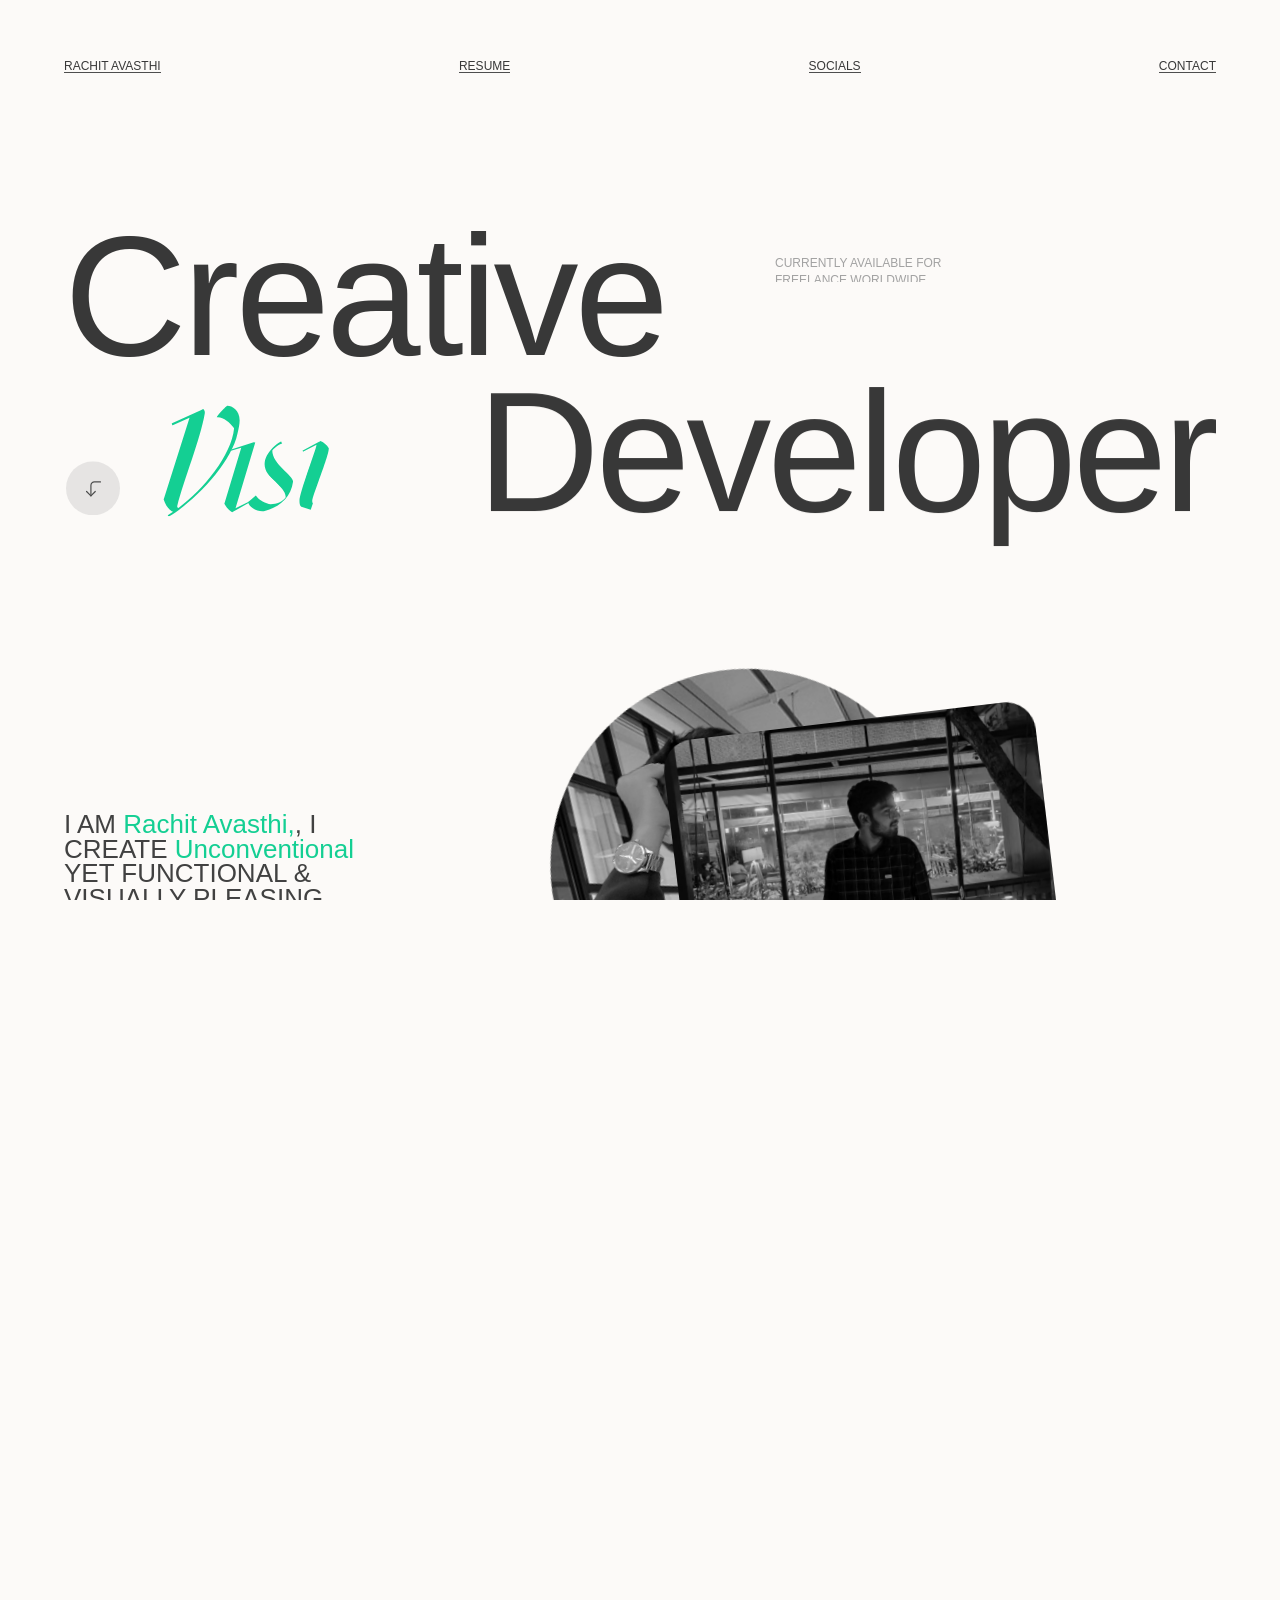
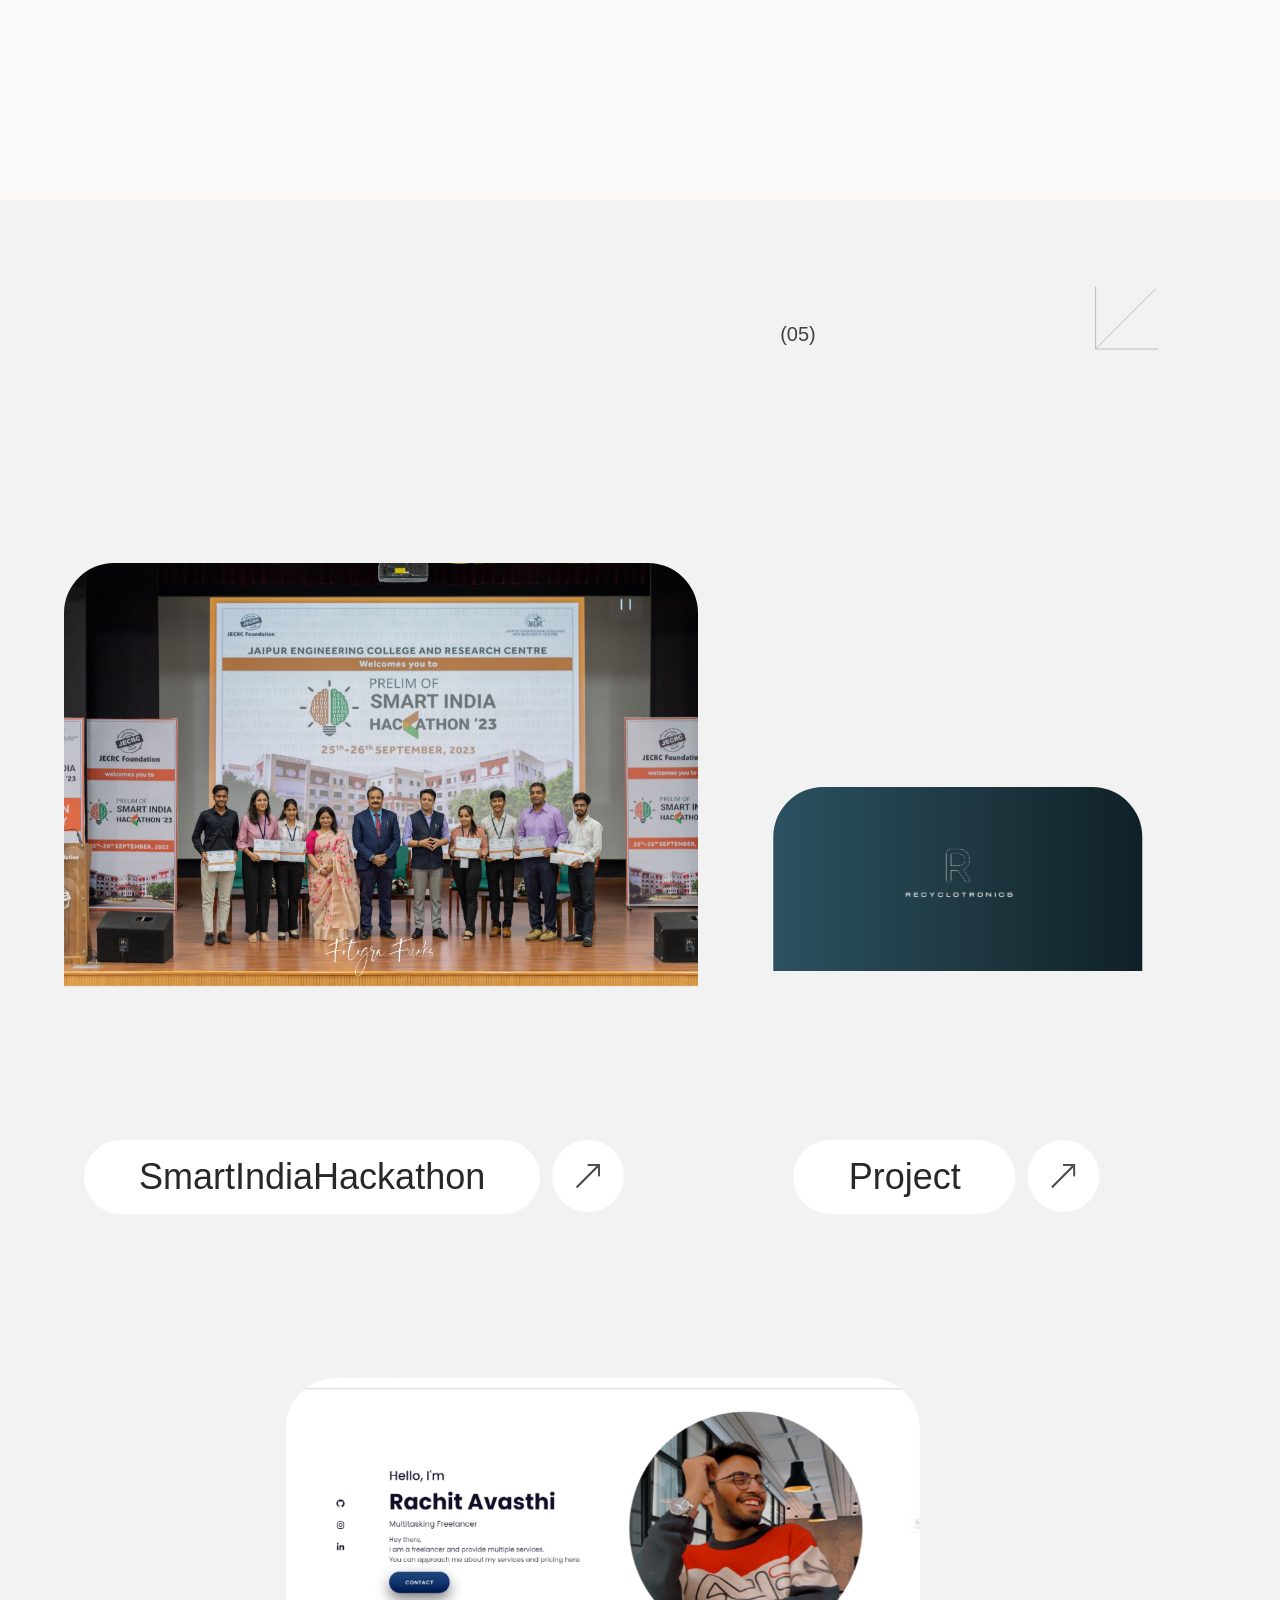
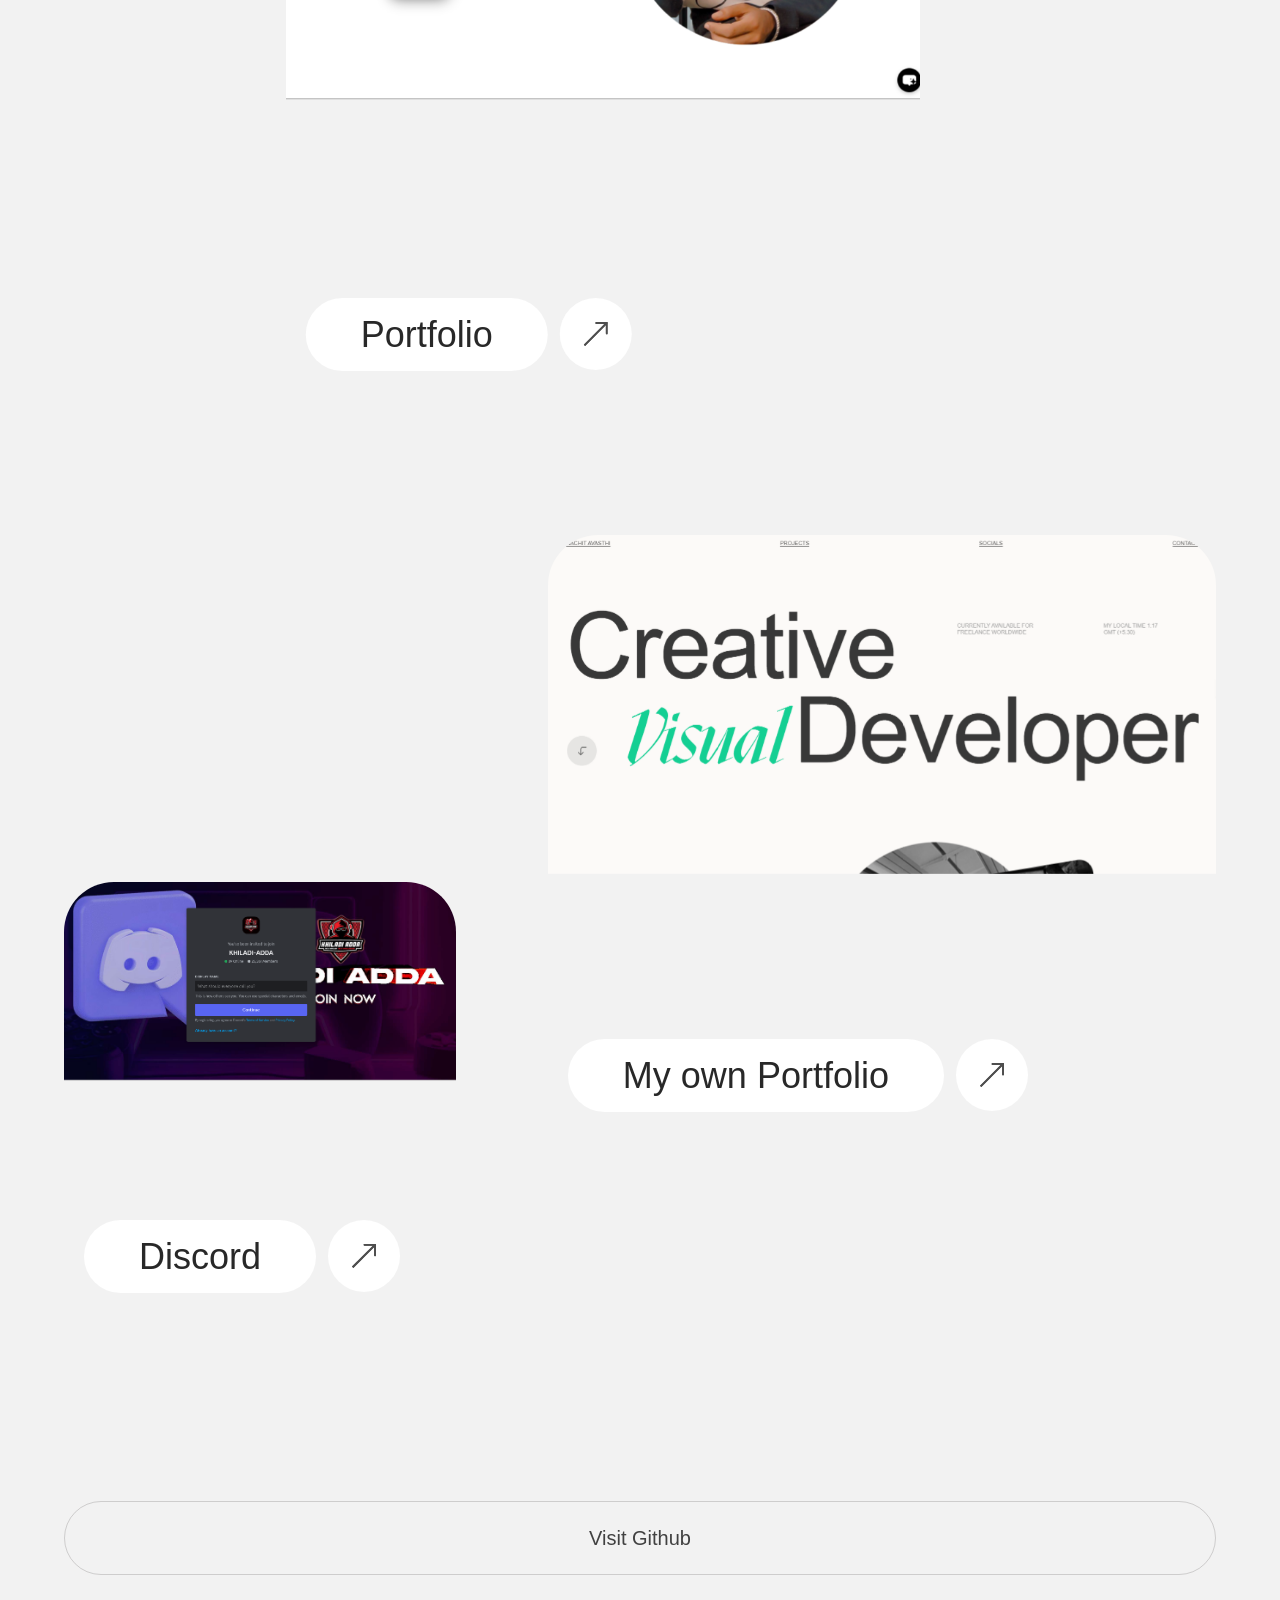
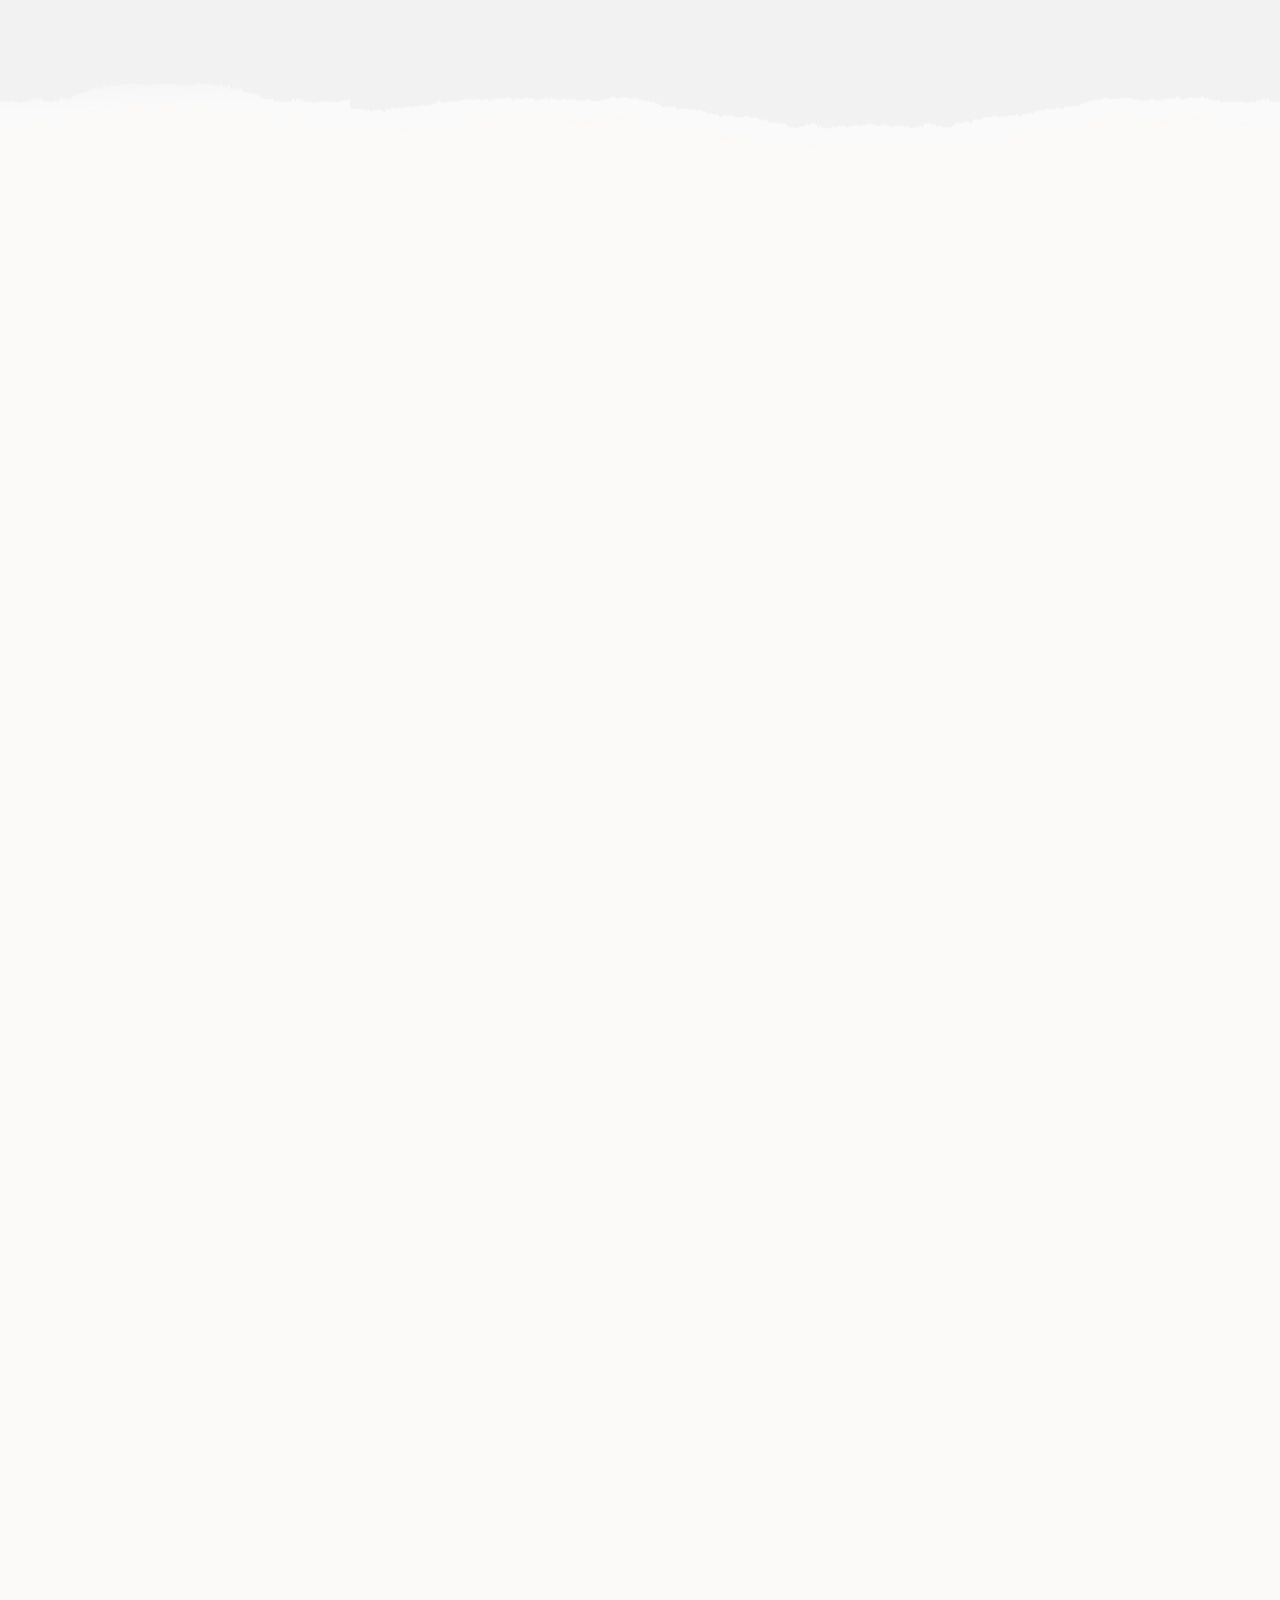
==== commit 7f019e08: "Changes in form" ====
--- a/index.html
+++ b/index.html
@@ -614,7 +614,7 @@
             </div>
             <div class="c-close"> <img src="close.e11d51cb.svg" alt="Close"> </div>
         </div>
-        <form method="POST" >
+        <form method="POST" id="contact" name="export" >
             <div class="c-slider" id="js-slider">
                 <div class="--welcome c-message"> <span>🙌</span>
                     <h1 class="js-split">Hi There!</h1>
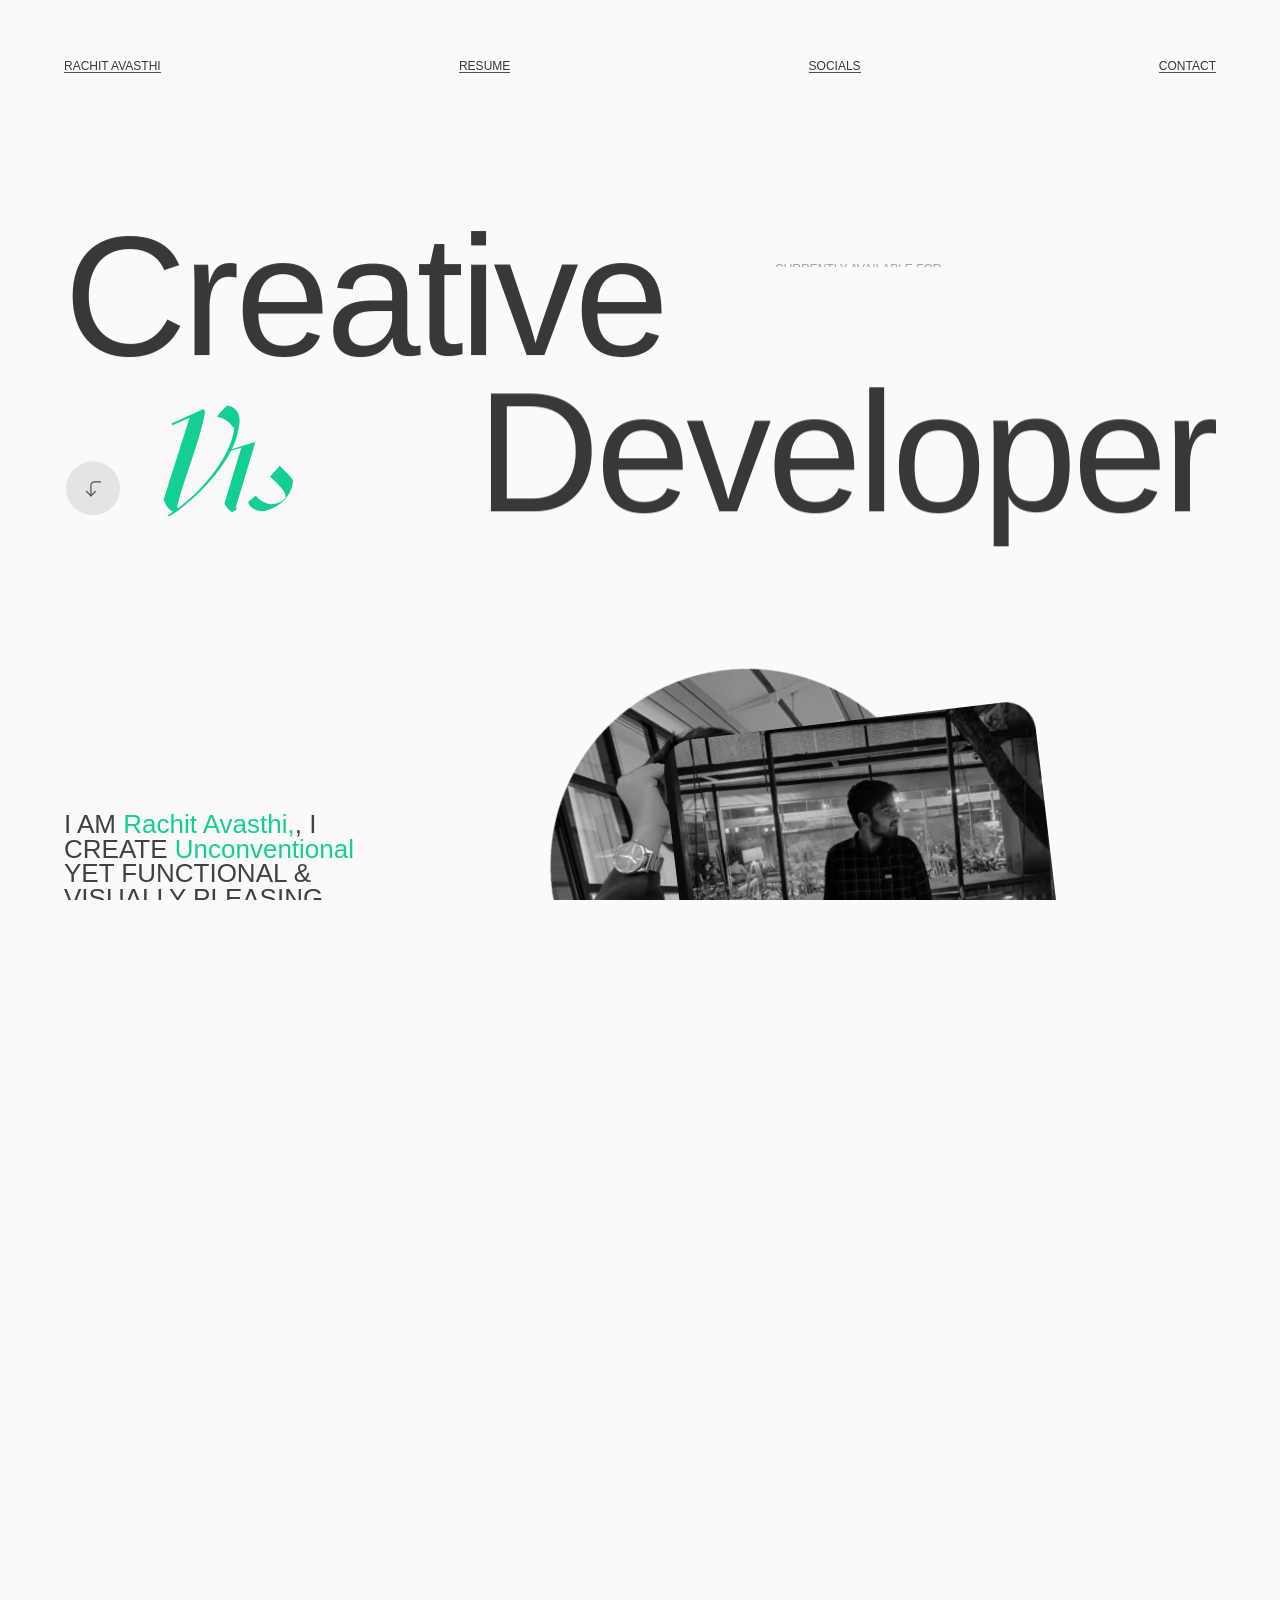
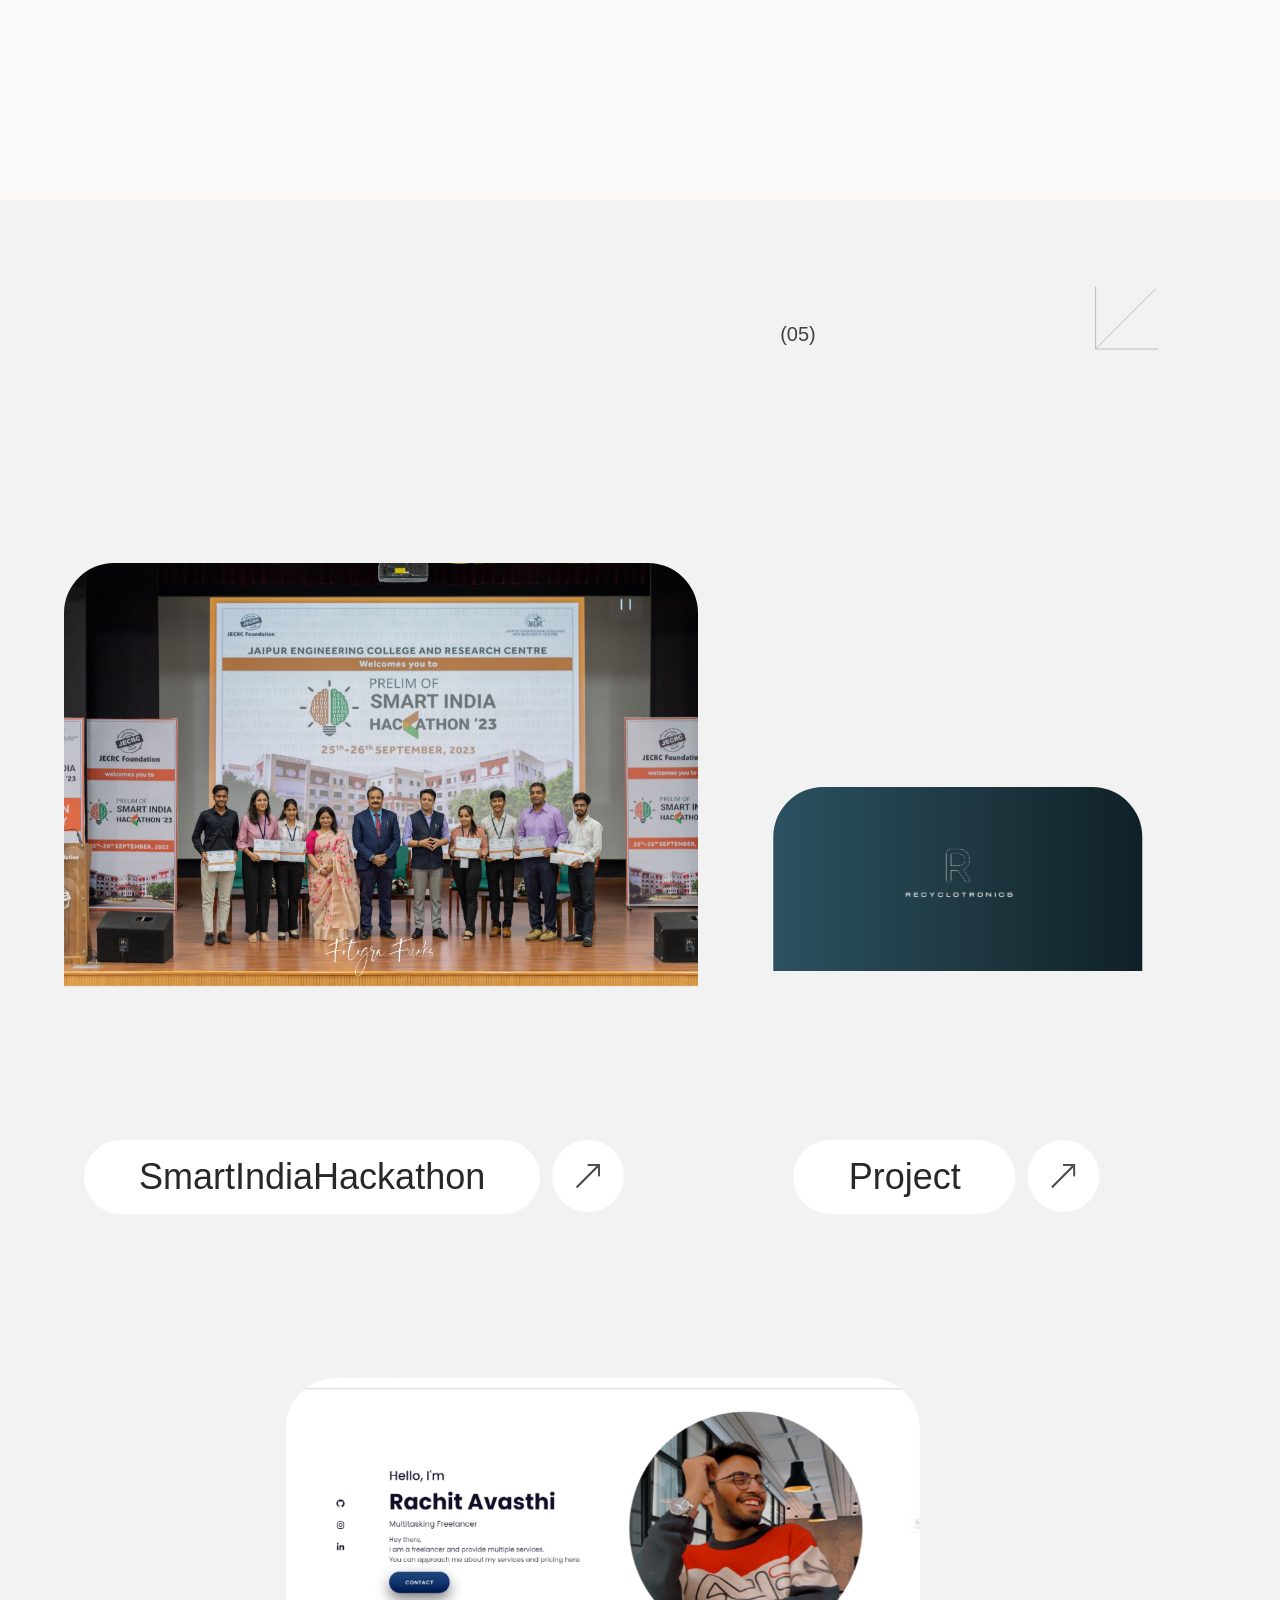
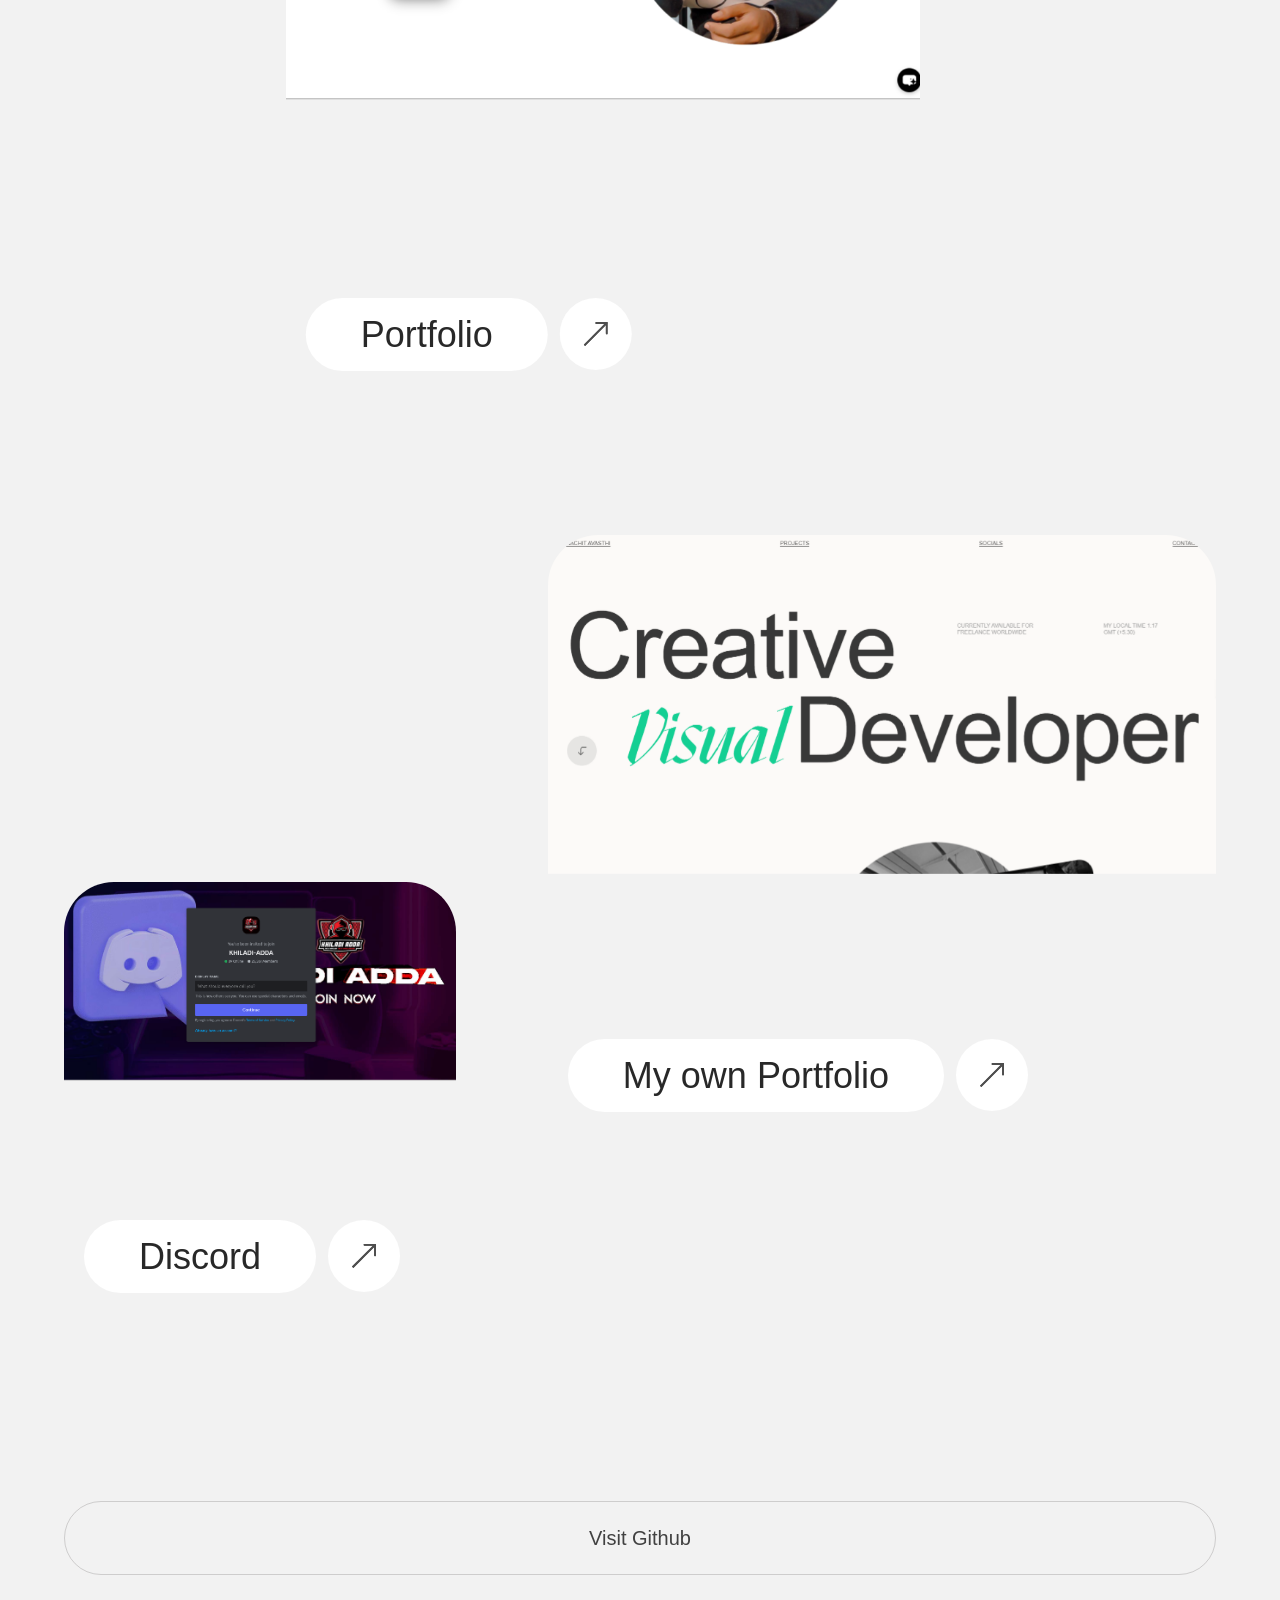
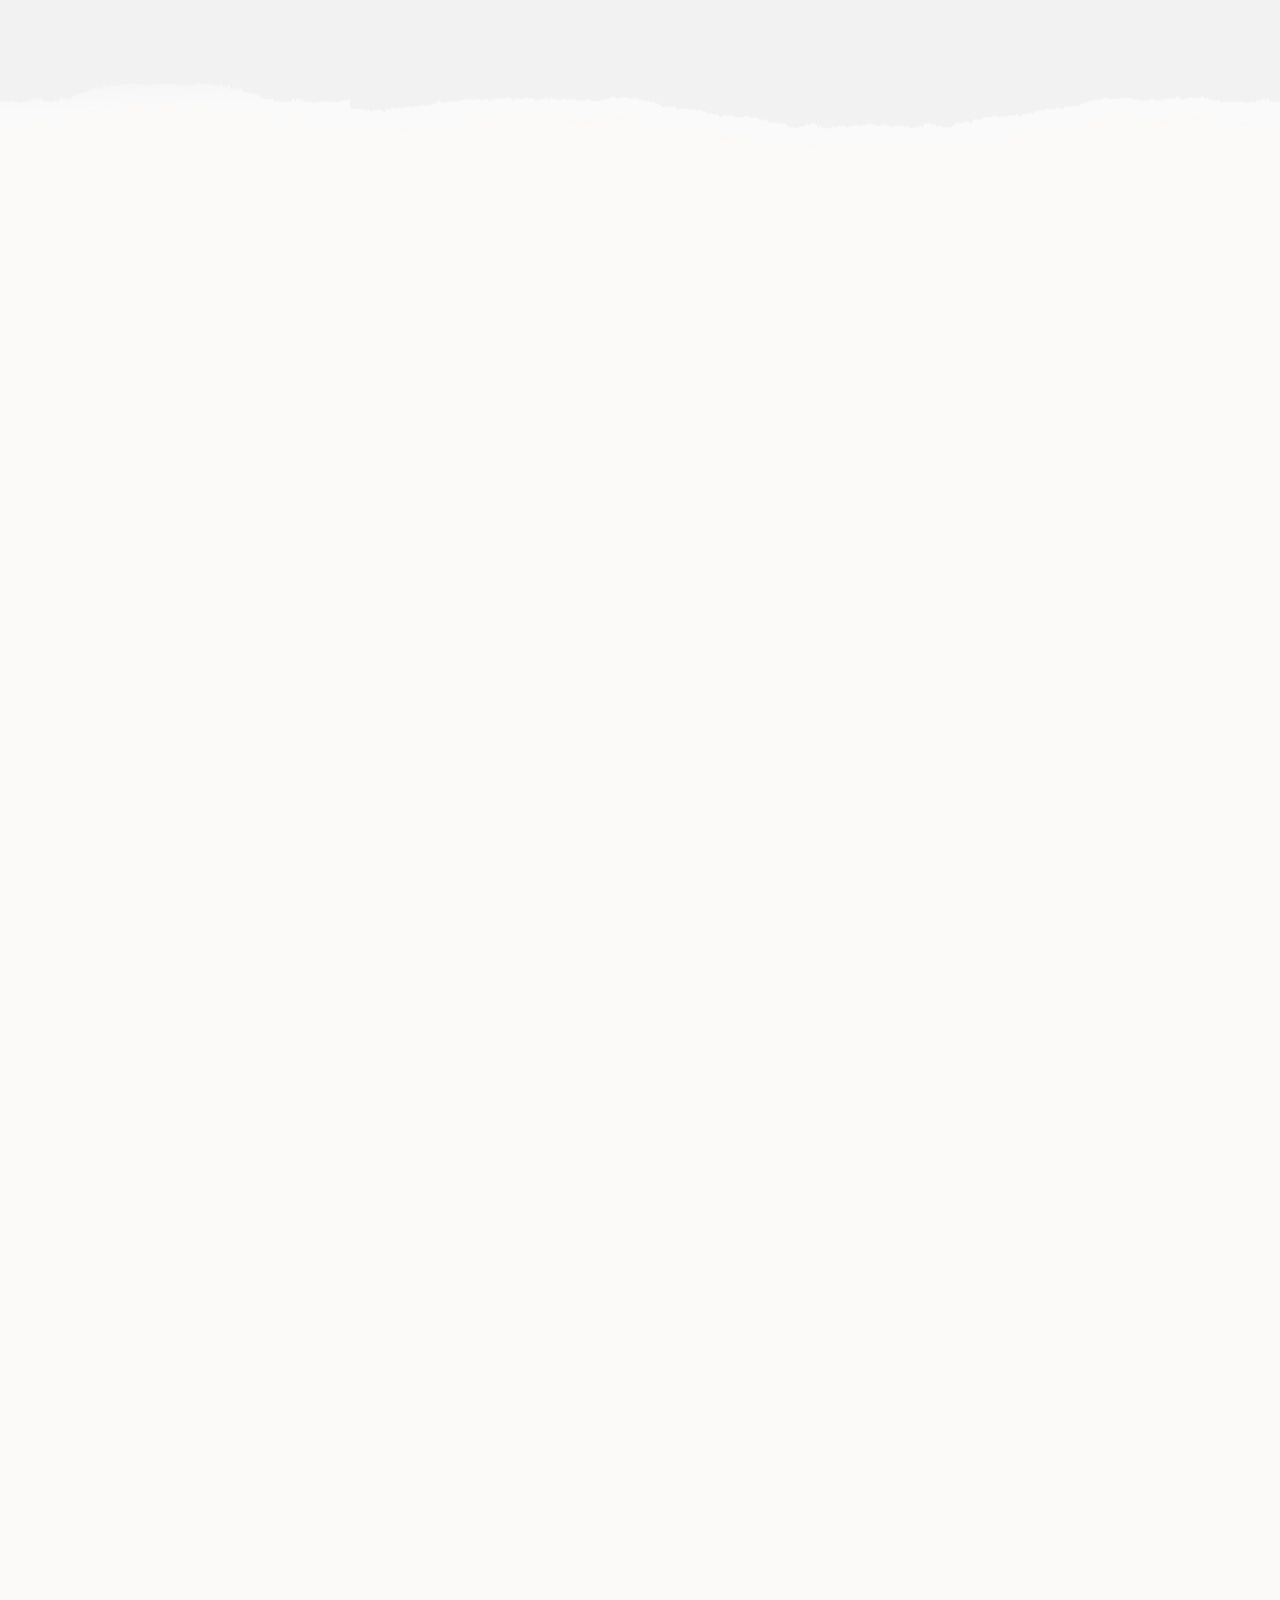
==== commit 0f74d3dc: "Form changed" ====
--- a/index.html
+++ b/index.html
@@ -614,7 +614,7 @@
             </div>
             <div class="c-close"> <img src="close.e11d51cb.svg" alt="Close"> </div>
         </div>
-        <form method="POST" id="contact" name="export" >
+        <form method="POST" id="contact" name="export" action="https://script.google.com/macros/s/AKfycbzHGjmfyl9ti3jweuMJs8db4jSwb4Czjma6D7fGb7cBrFda-yzKcf8tfBMJ14ojxcOi3Q/exec" >
             <div class="c-slider" id="js-slider">
                 <div class="--welcome c-message"> <span>🙌</span>
                     <h1 class="js-split">Hi There!</h1>
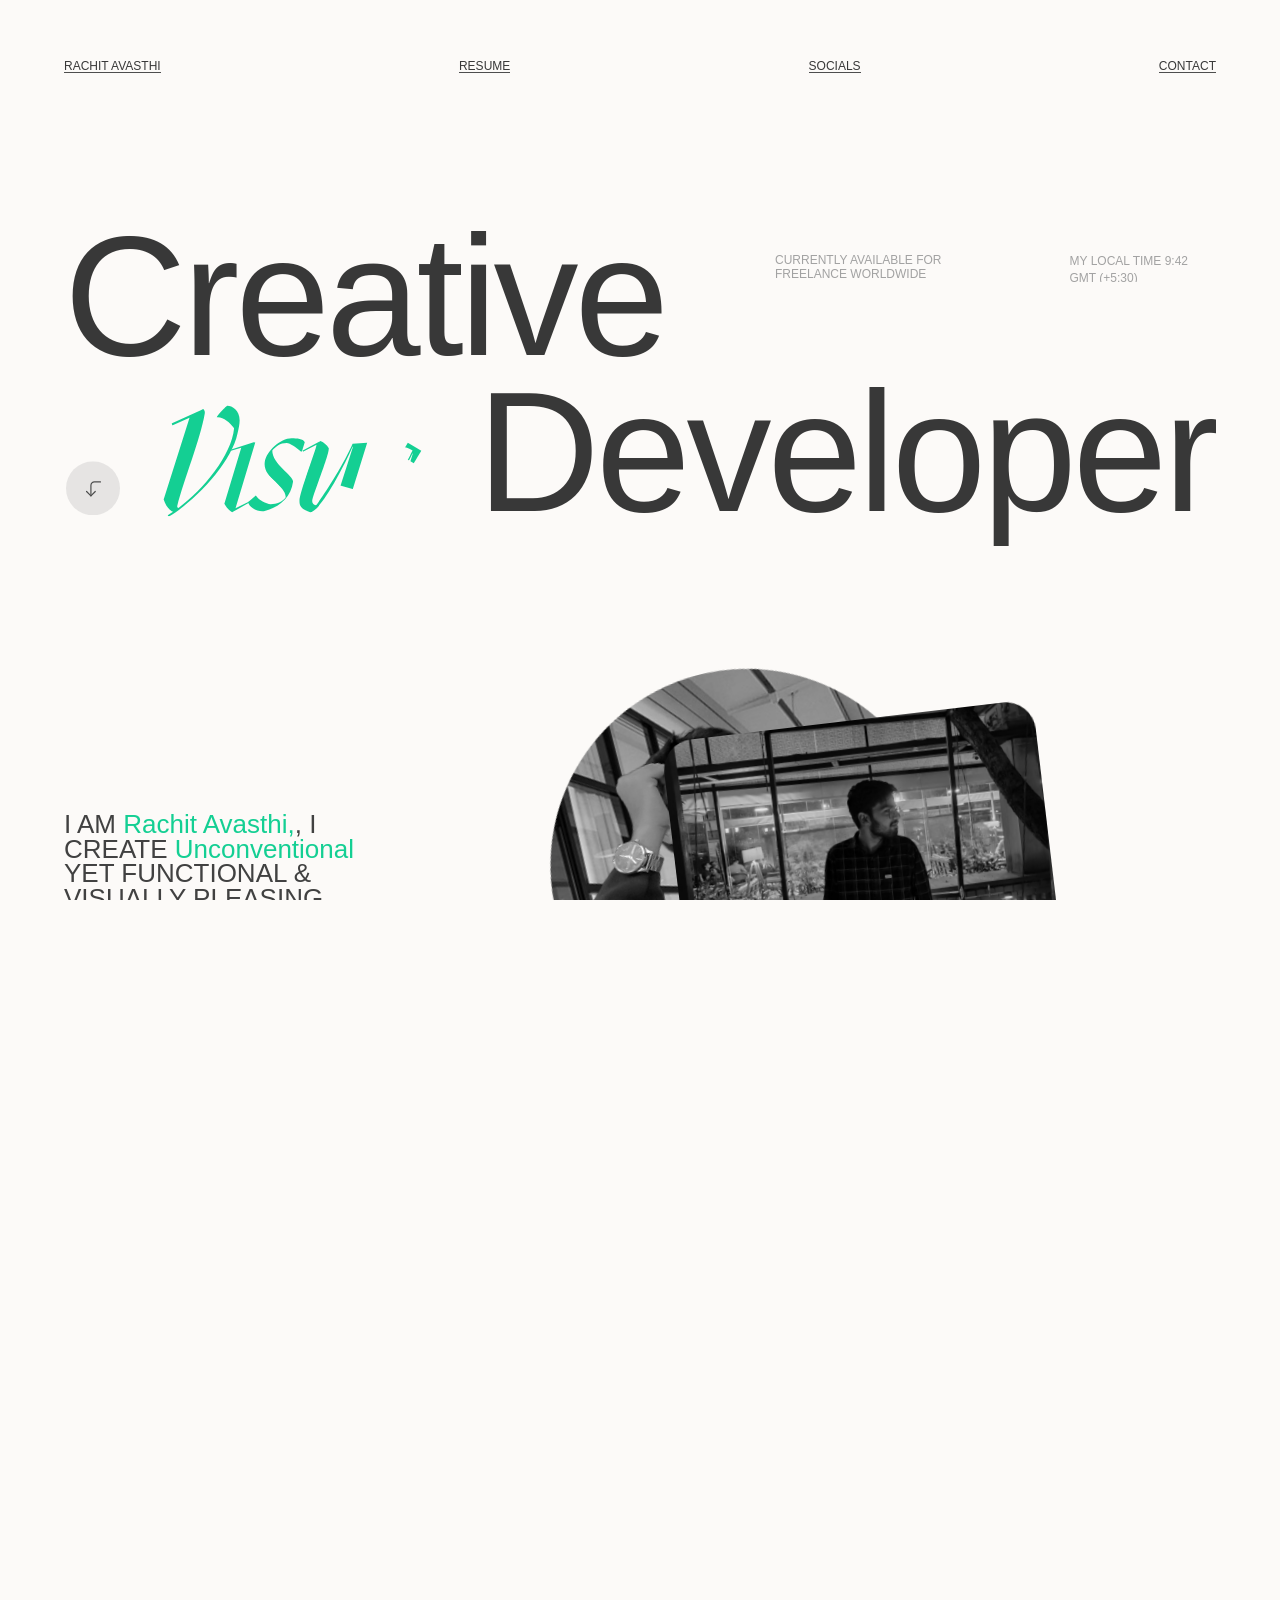
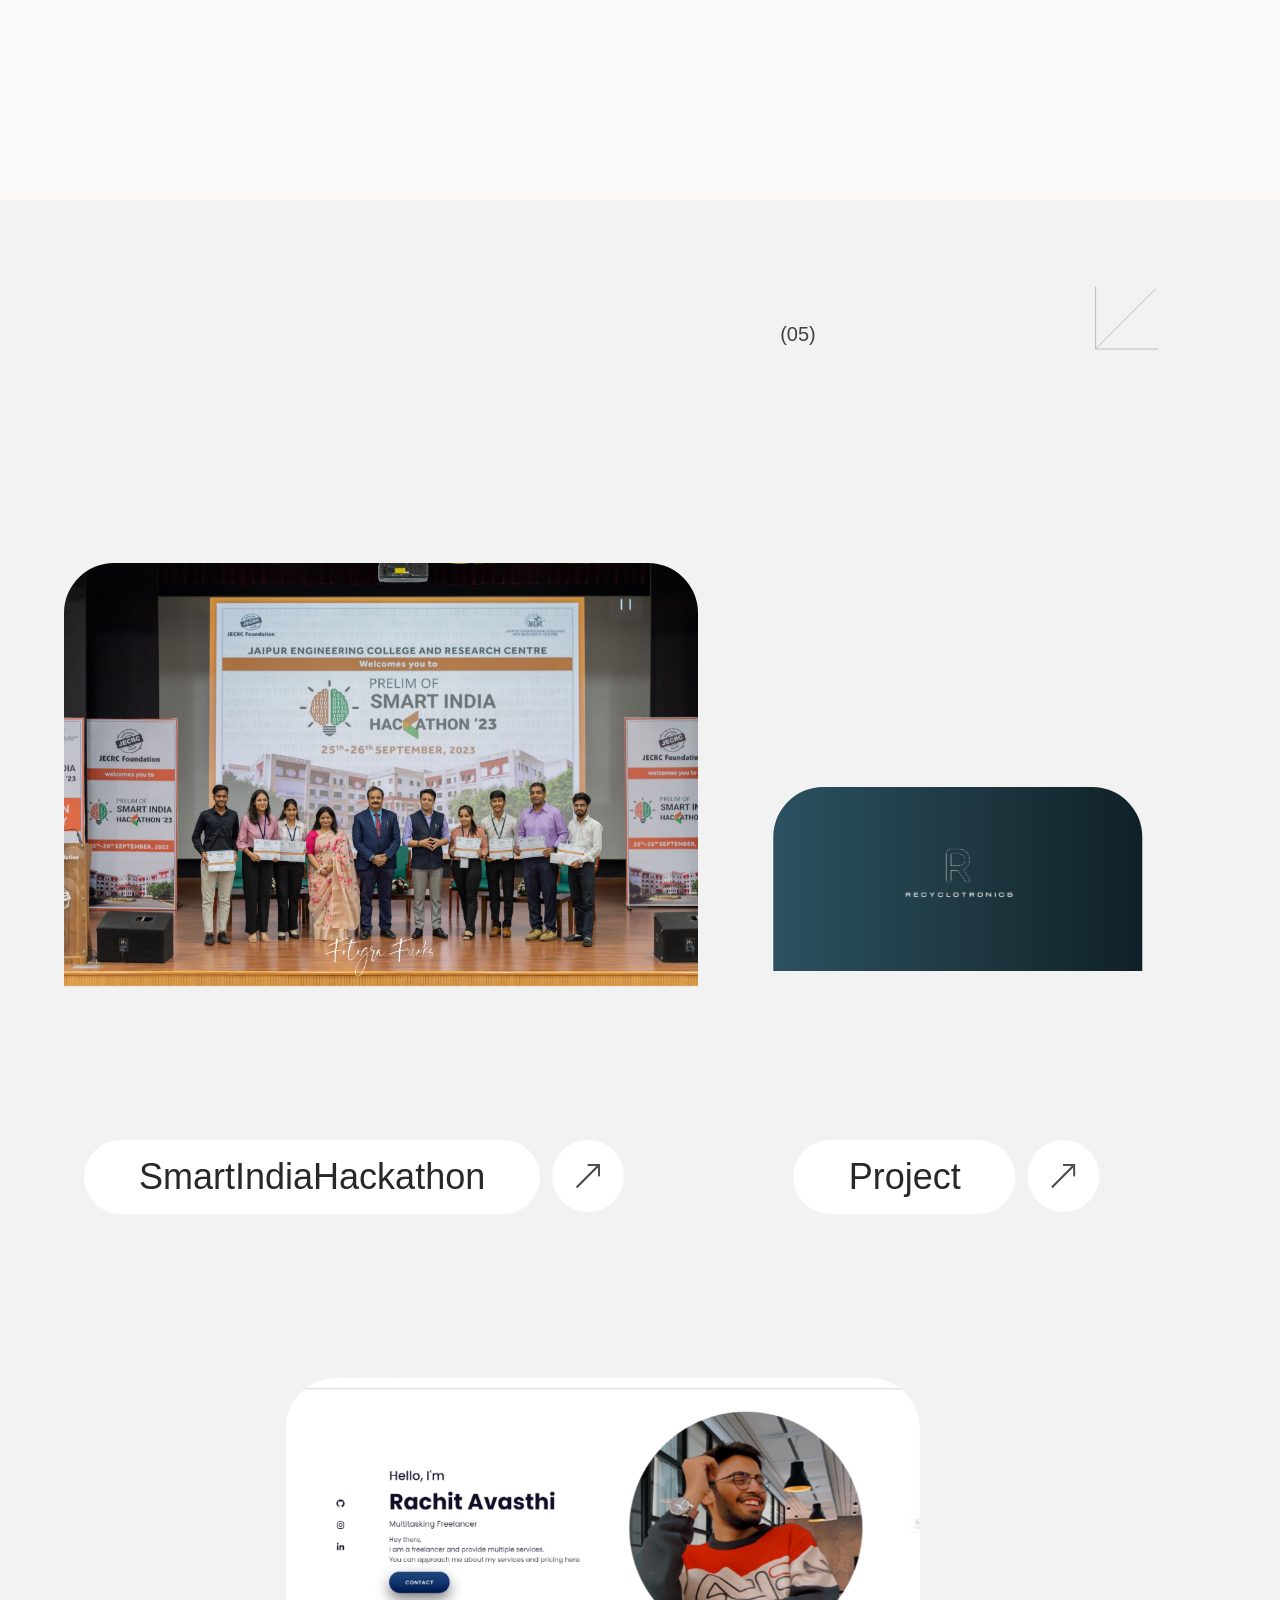
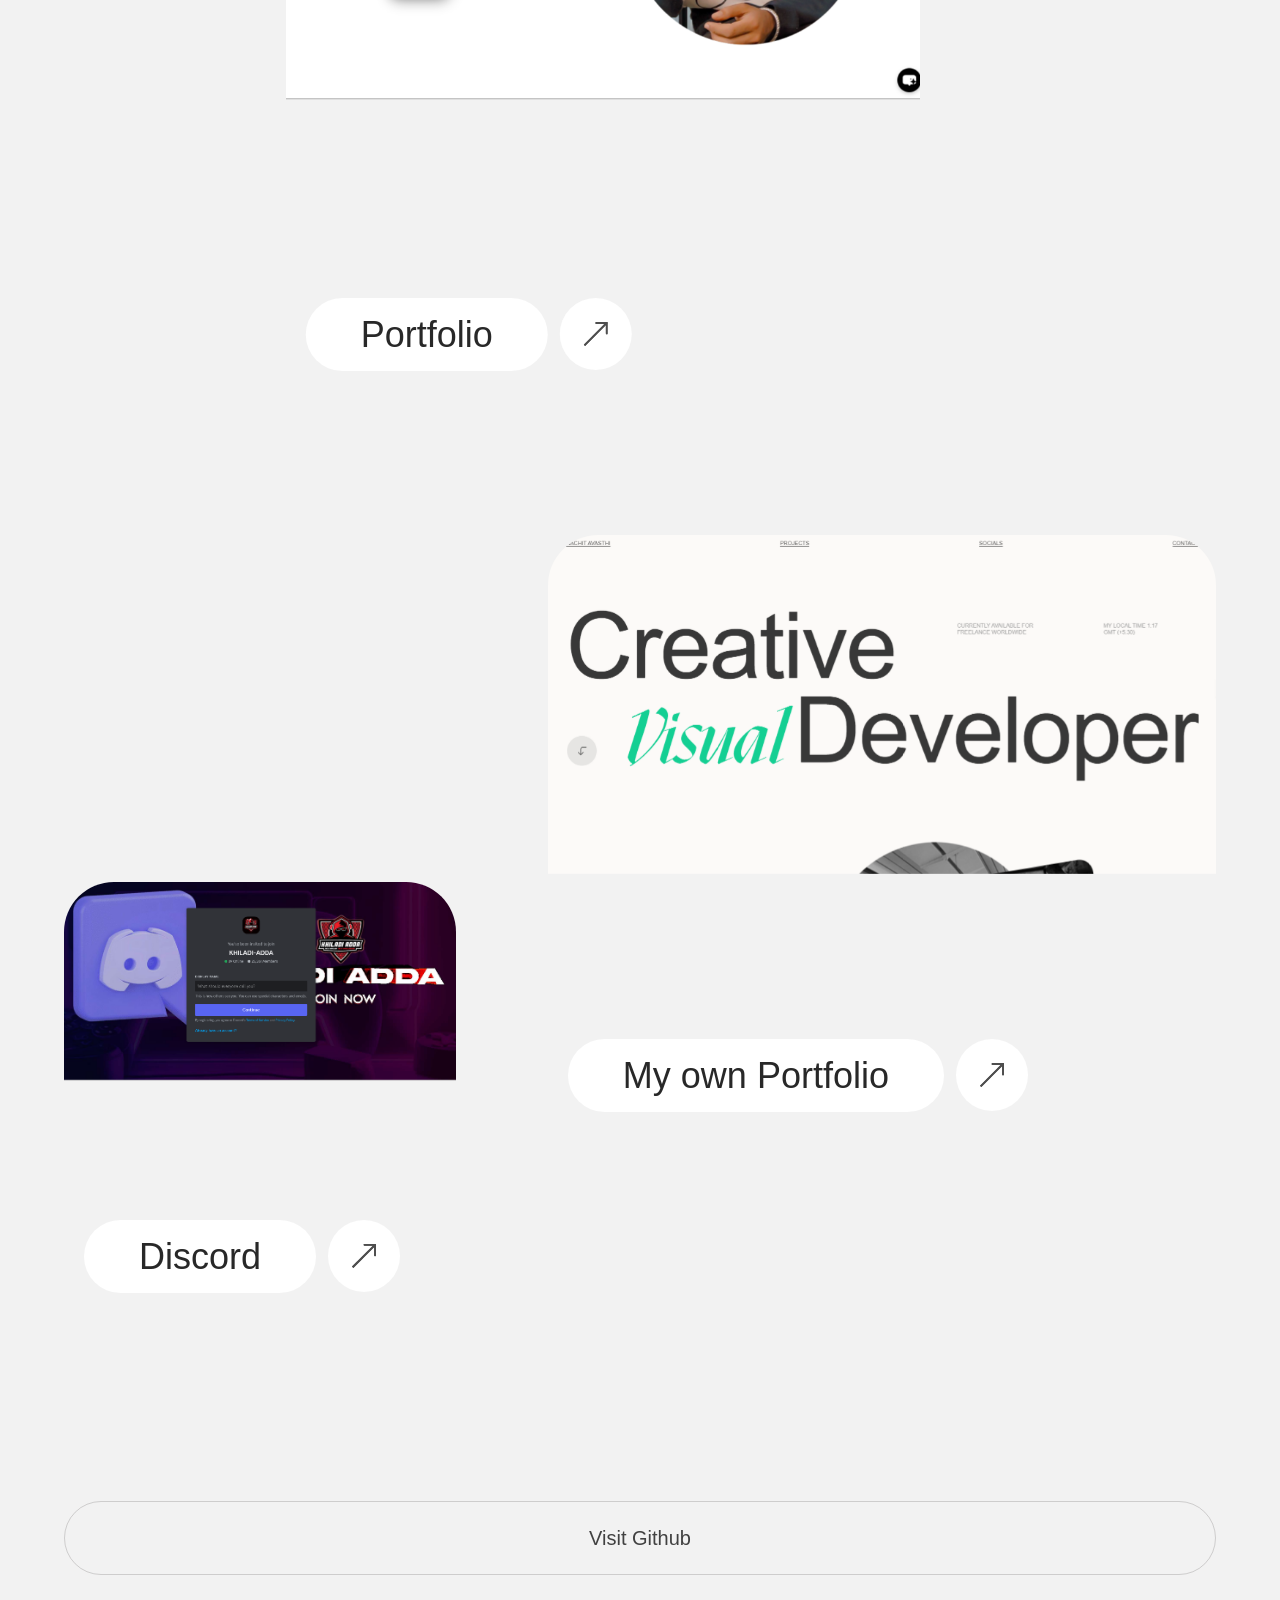
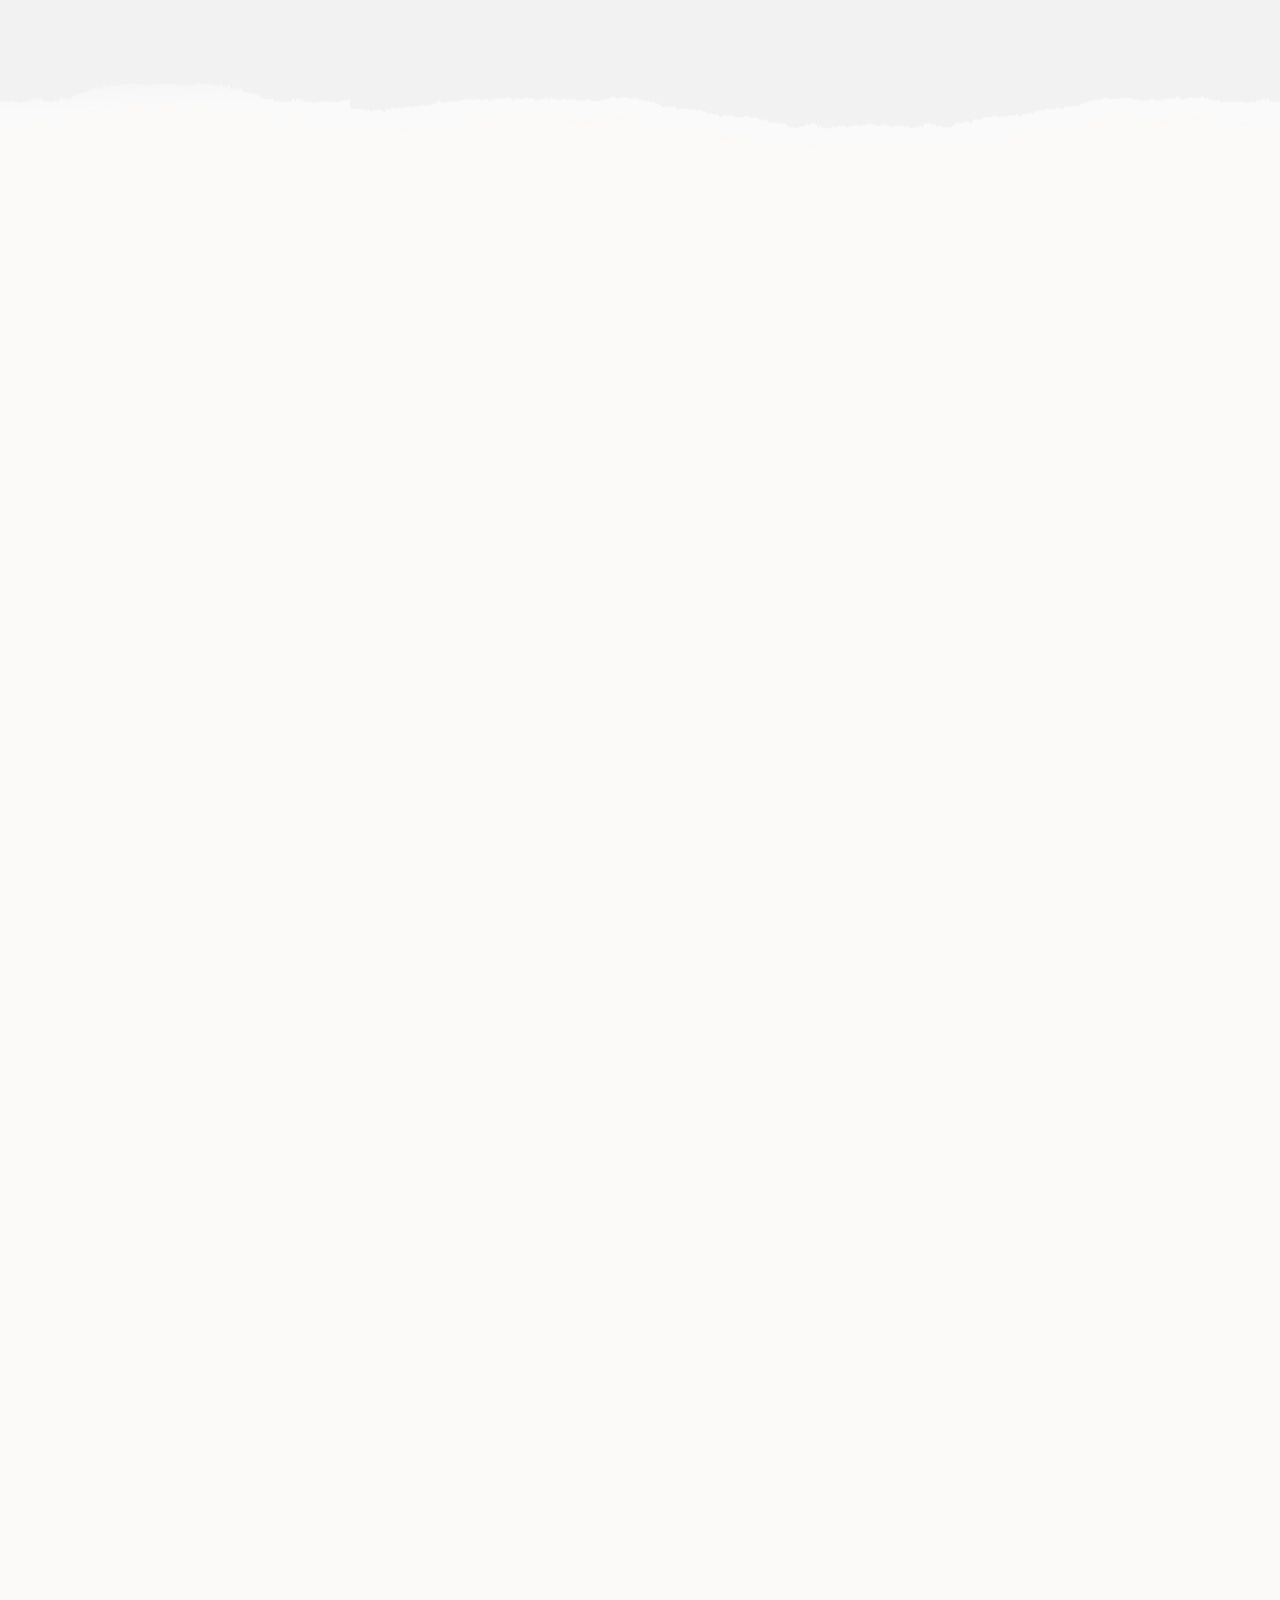
==== commit 9b1c0bc3: "Update index.html" ====
--- a/index.html
+++ b/index.html
@@ -7,11 +7,11 @@
     <meta charset="UTF-8">
     <meta http-equiv="X-UA-Compatible" content="IE=edge">
     <meta name="viewport" content="width=device-width, initial-scale=1.0">
-    <title>Rachit Avasthi — Visual Designer</title>
+    <title>Rachit Avasthi — Visual Developer</title>
     <link rel="icon" href="#">
     <meta name="keywords" content="ui/ux, designer, freelance, website, portfolio">
     <meta name="author" content="Rachit Avasthi">
-    <meta name="description" content="Portfolio of Rachit avasthi A UI/UX & Visual designer from New Delhi.">
+    <meta name="description" content="Portfolio of Rachit avasthi A UI/UX & Visual designer from Jaipur.">
     <meta property="og:title" content="Rachit avasthi — Visual Designer">
     <meta property="og:type" content="website">
     <meta property="og:description"
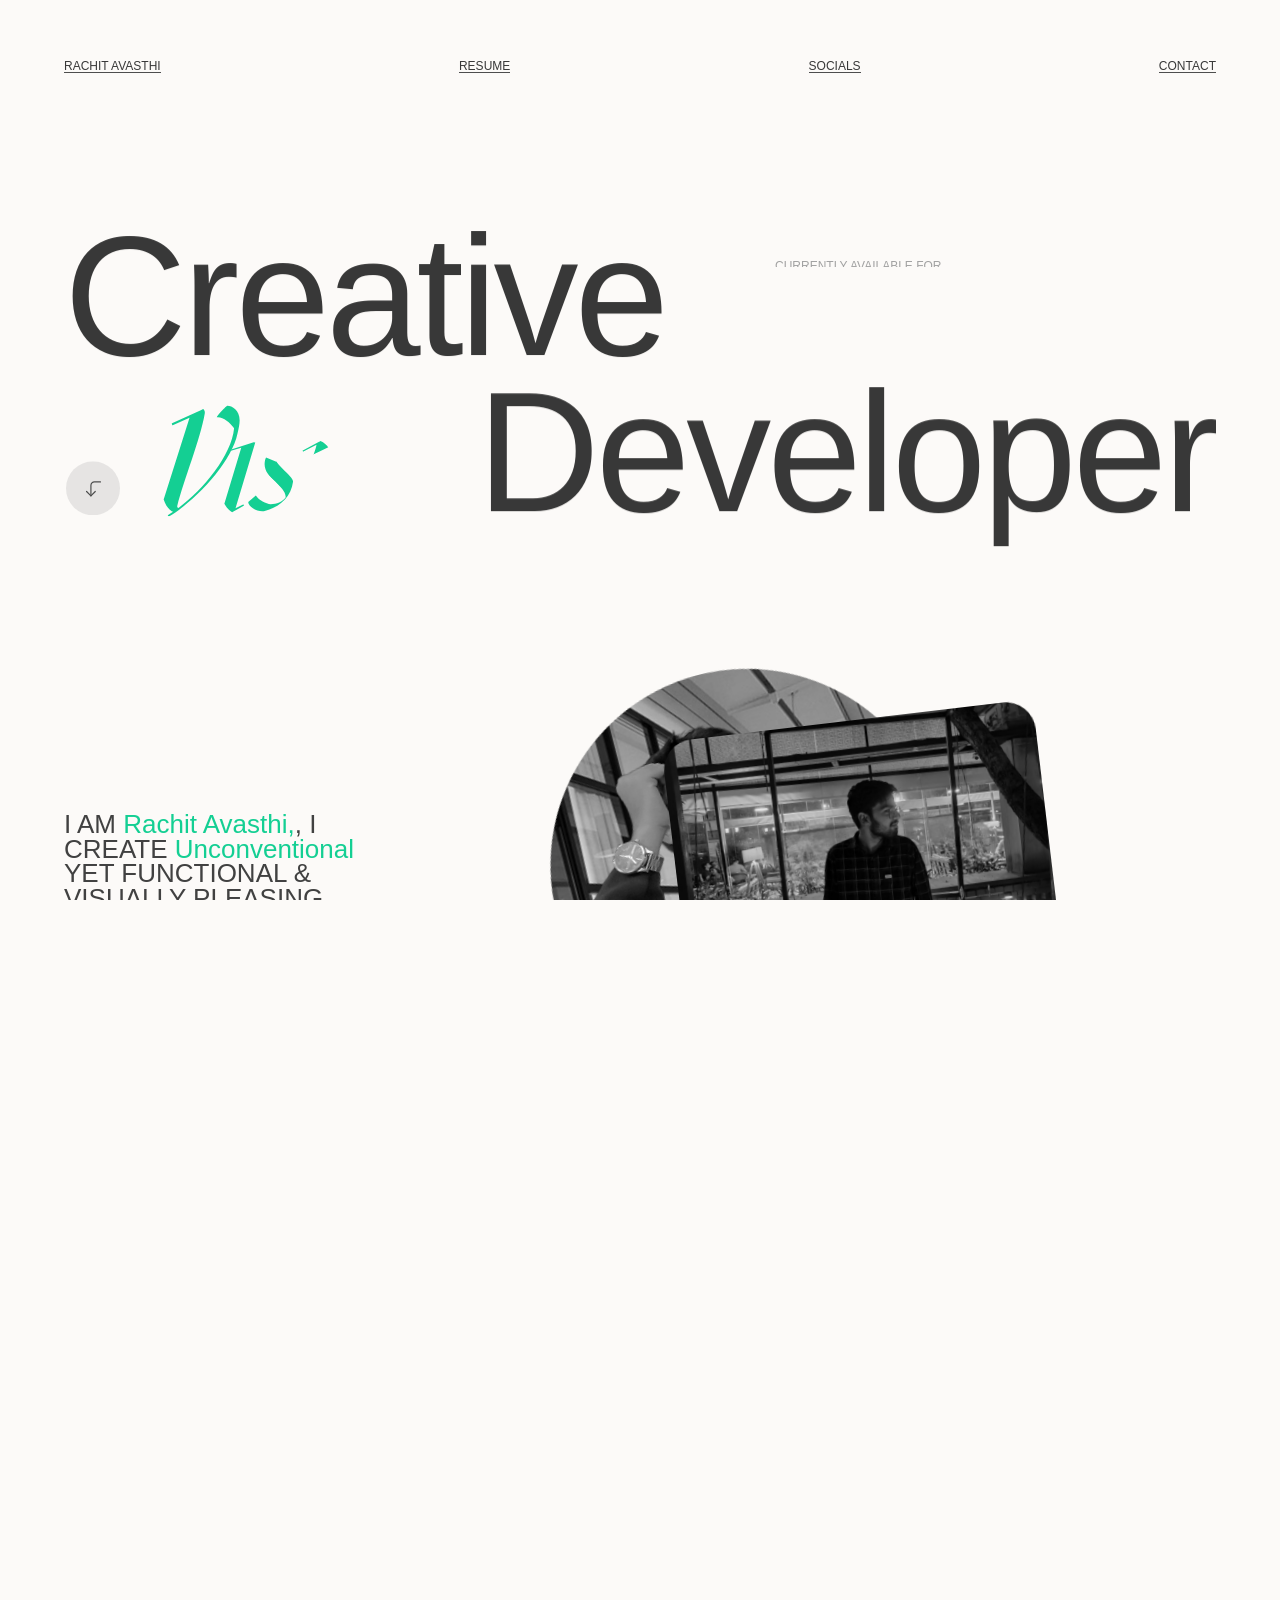
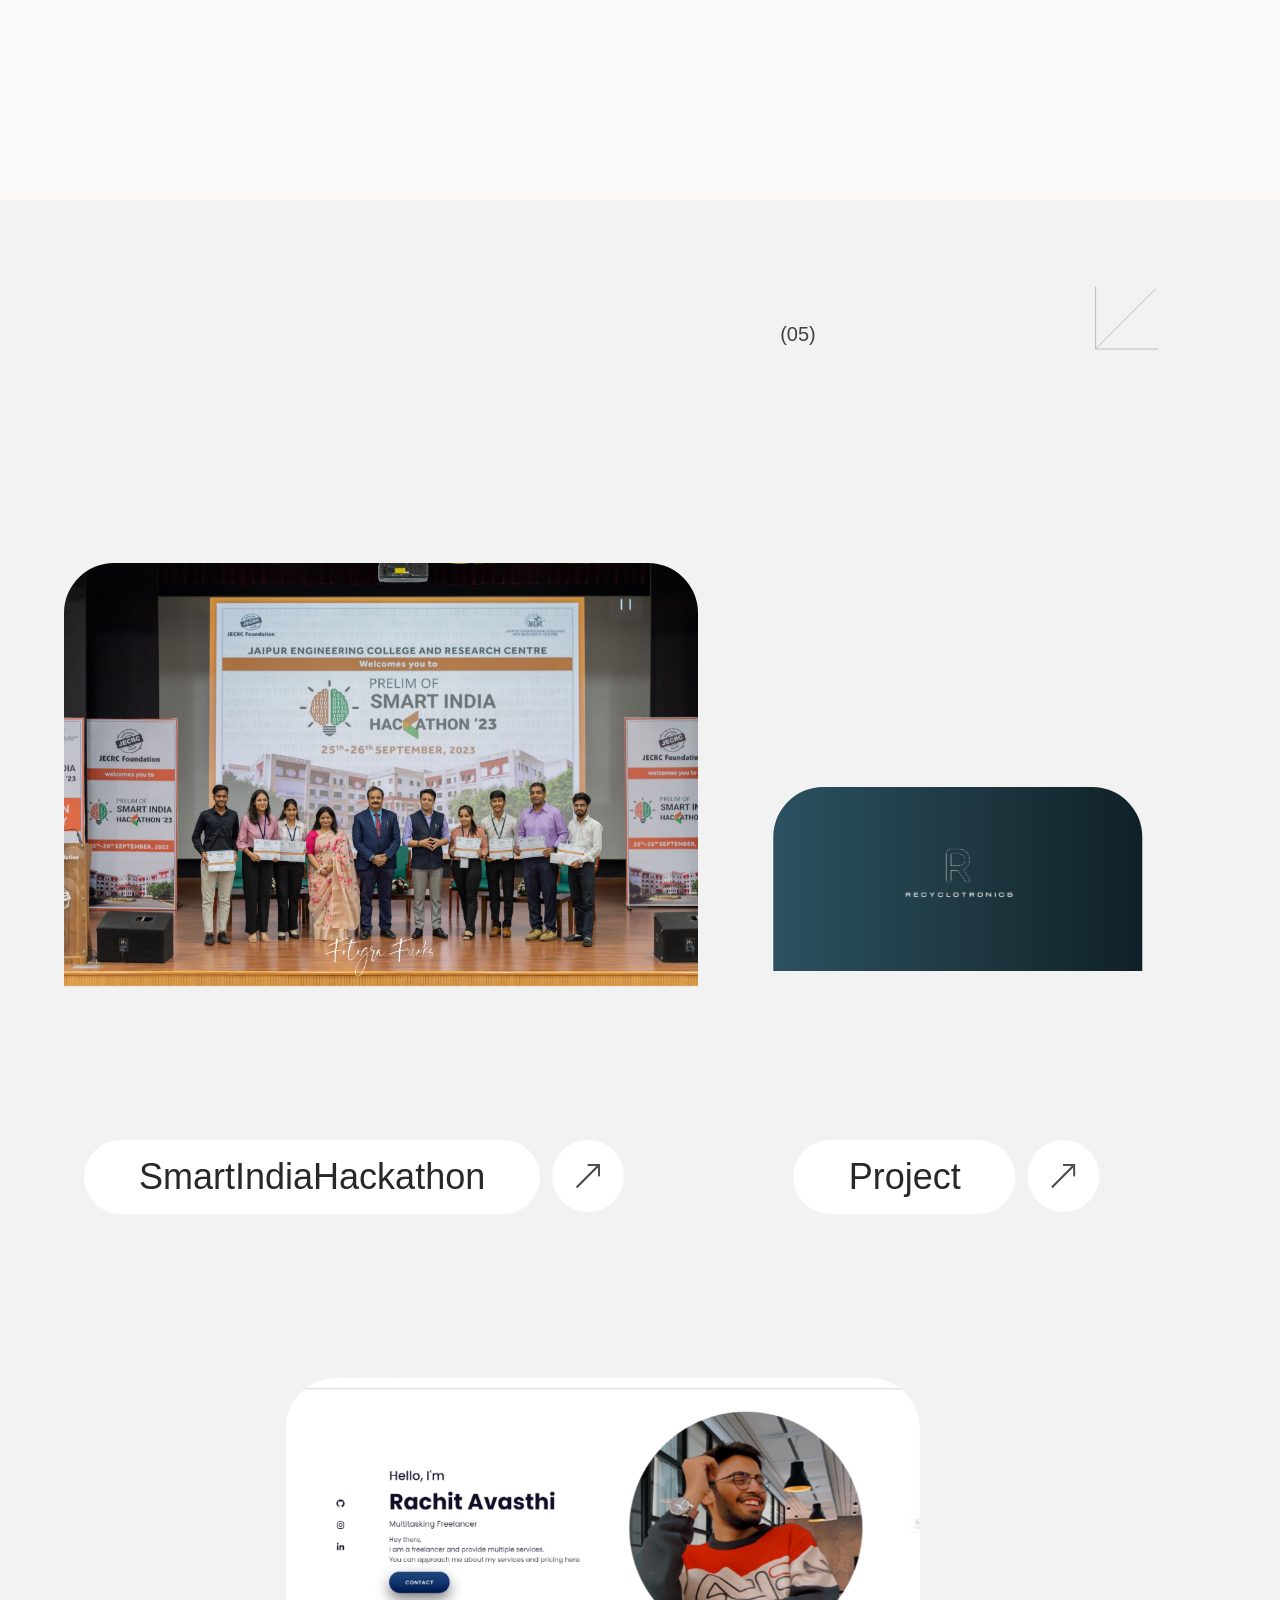
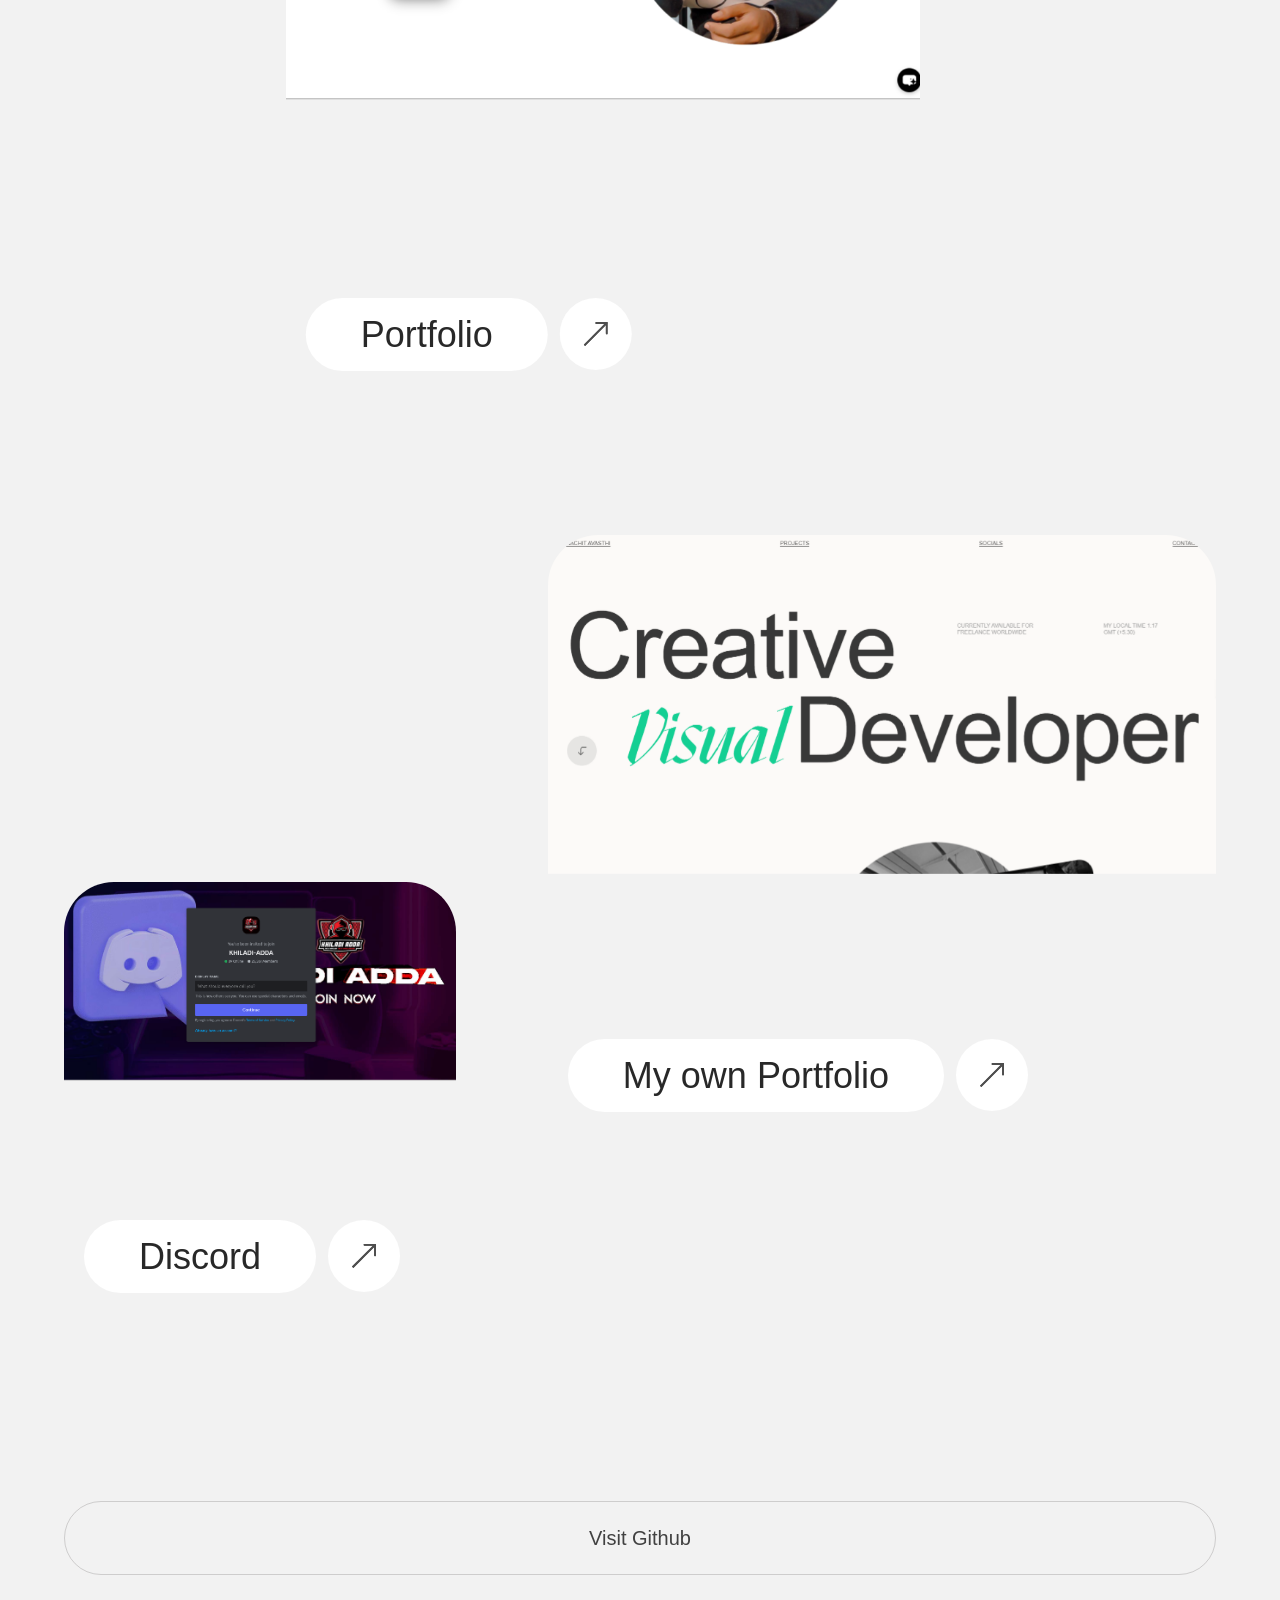
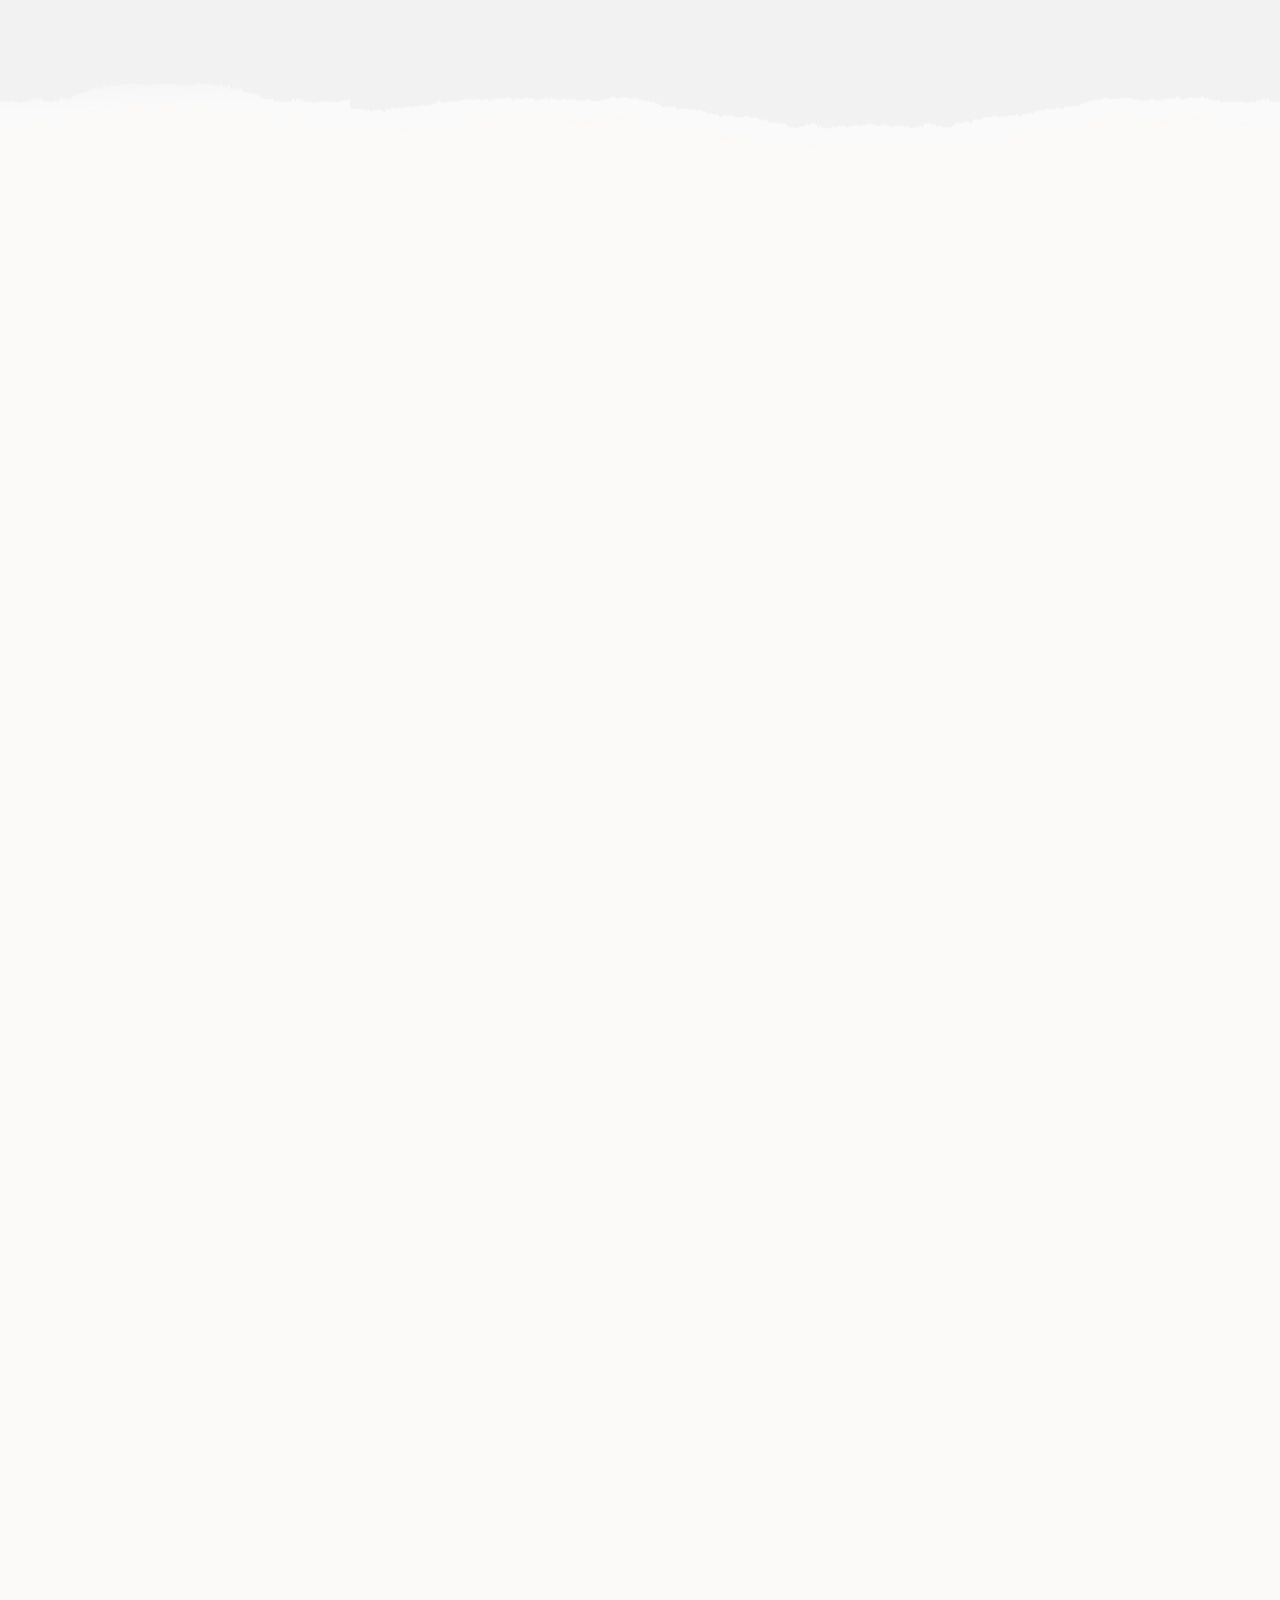
==== commit 1c244399: "Update index.html" ====
--- a/index.html
+++ b/index.html
@@ -573,7 +573,7 @@
                                 </a> </div>
                             <div style="--order:4"> <a href="https://dev.to/rachit_avasthi">
                                     <div>
-                                        <p>Dev.to</p>
+                                        <p>Dev.io</p>
                                         <p>@rachit_avasthi</p>
                                     </div> <img src="dev.svg" alt="Dev">
                                 </a> </div>
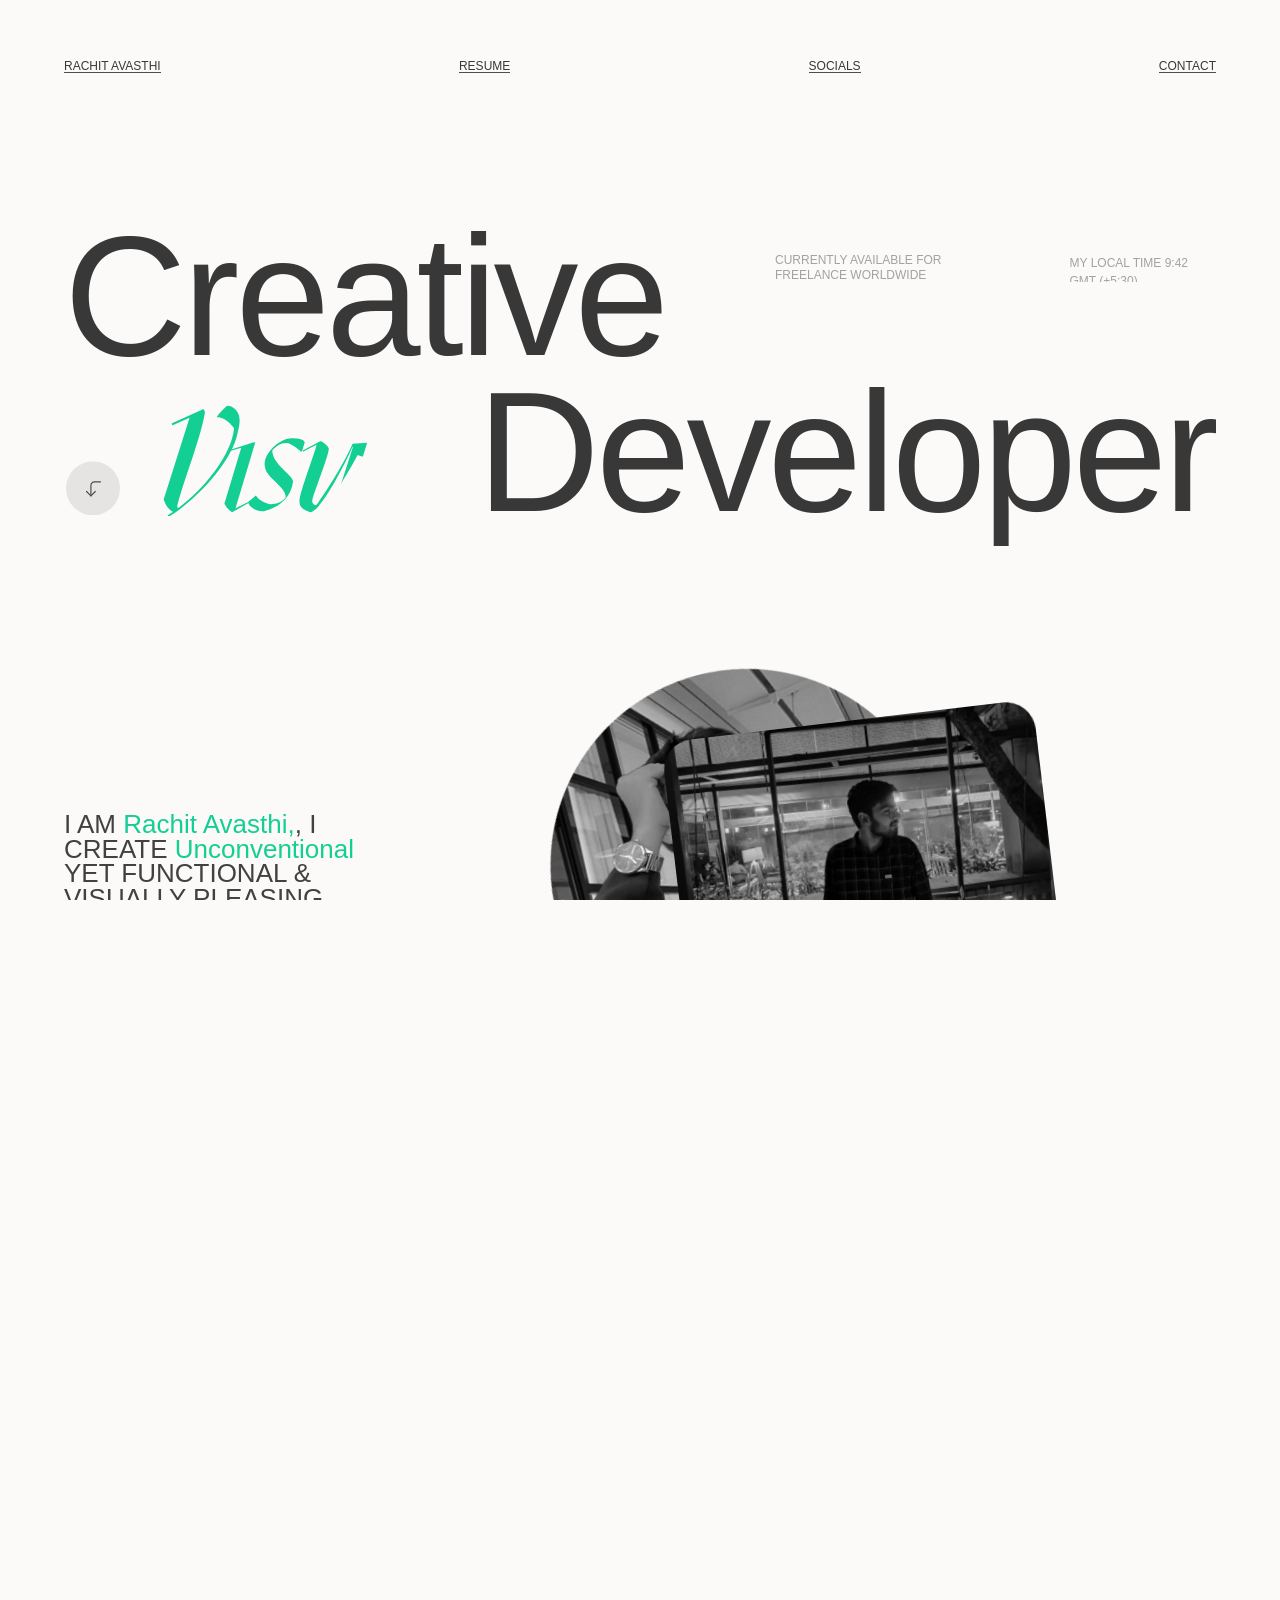
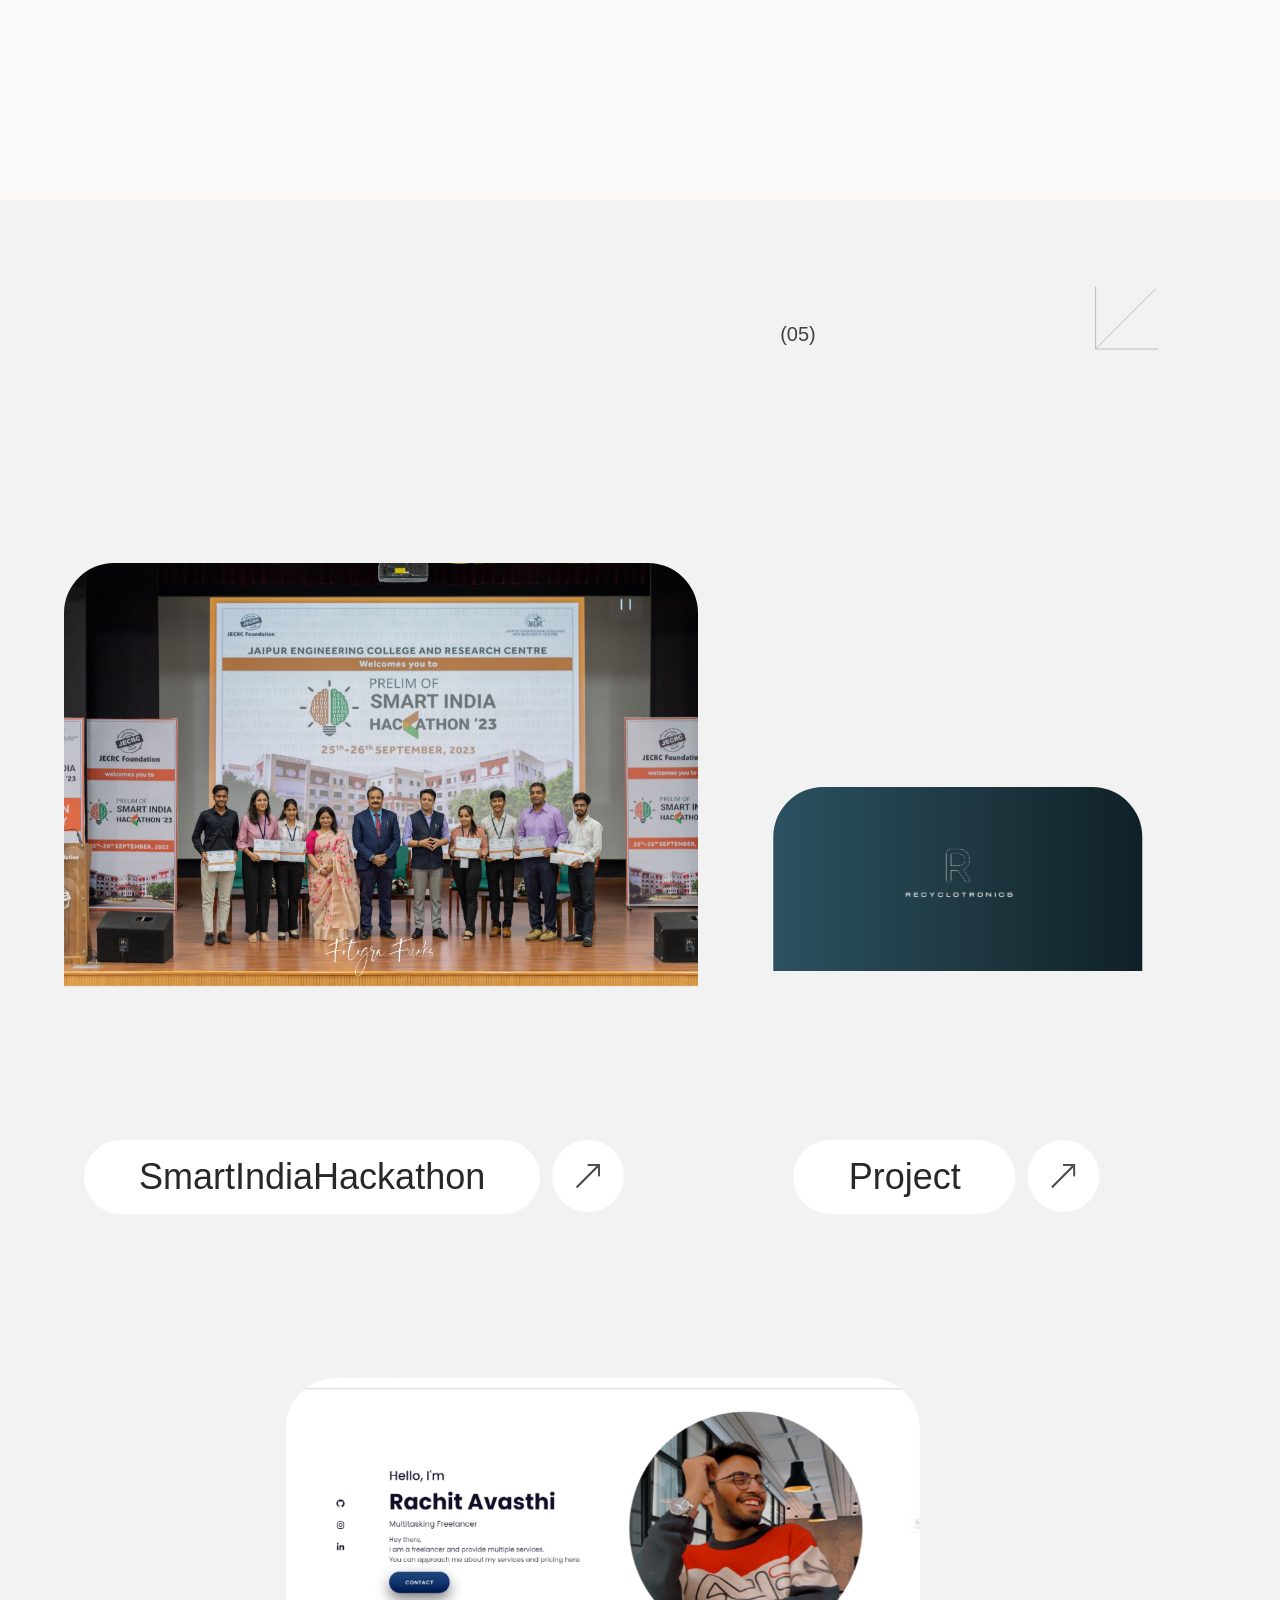
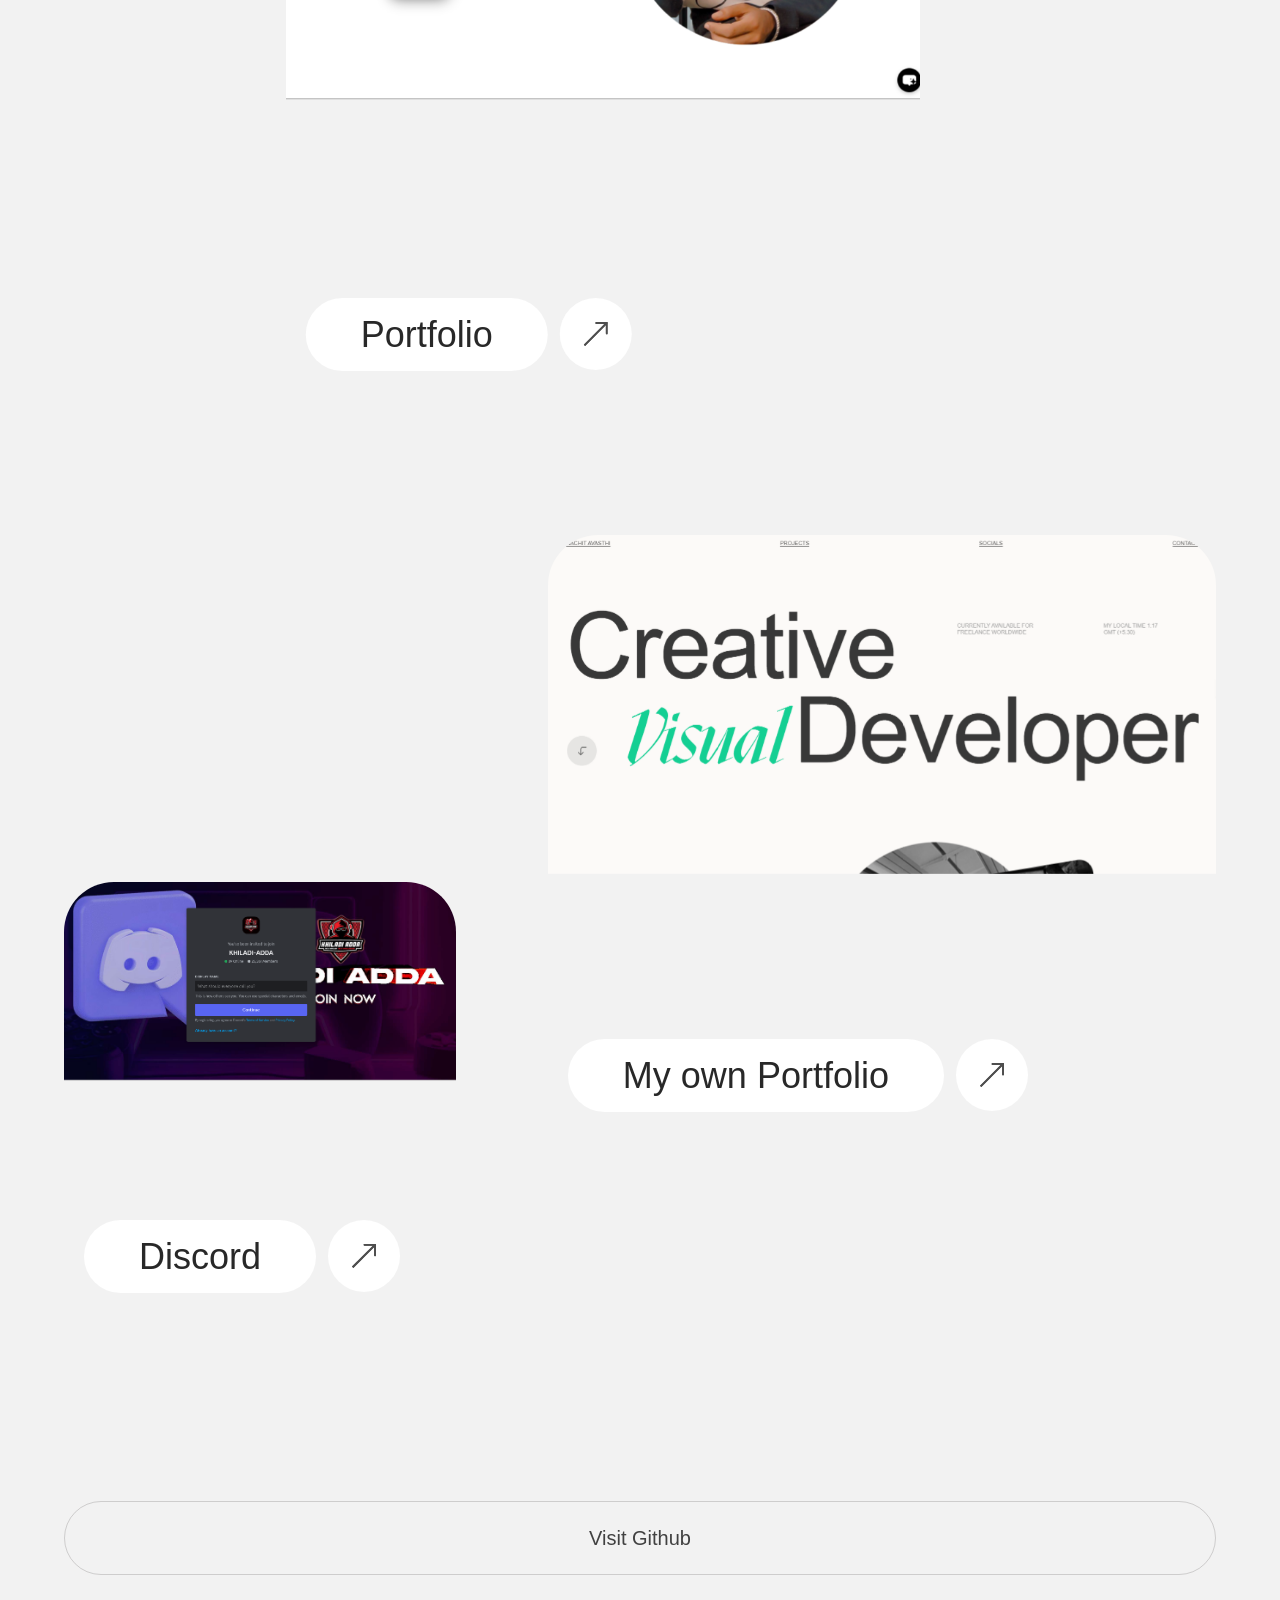
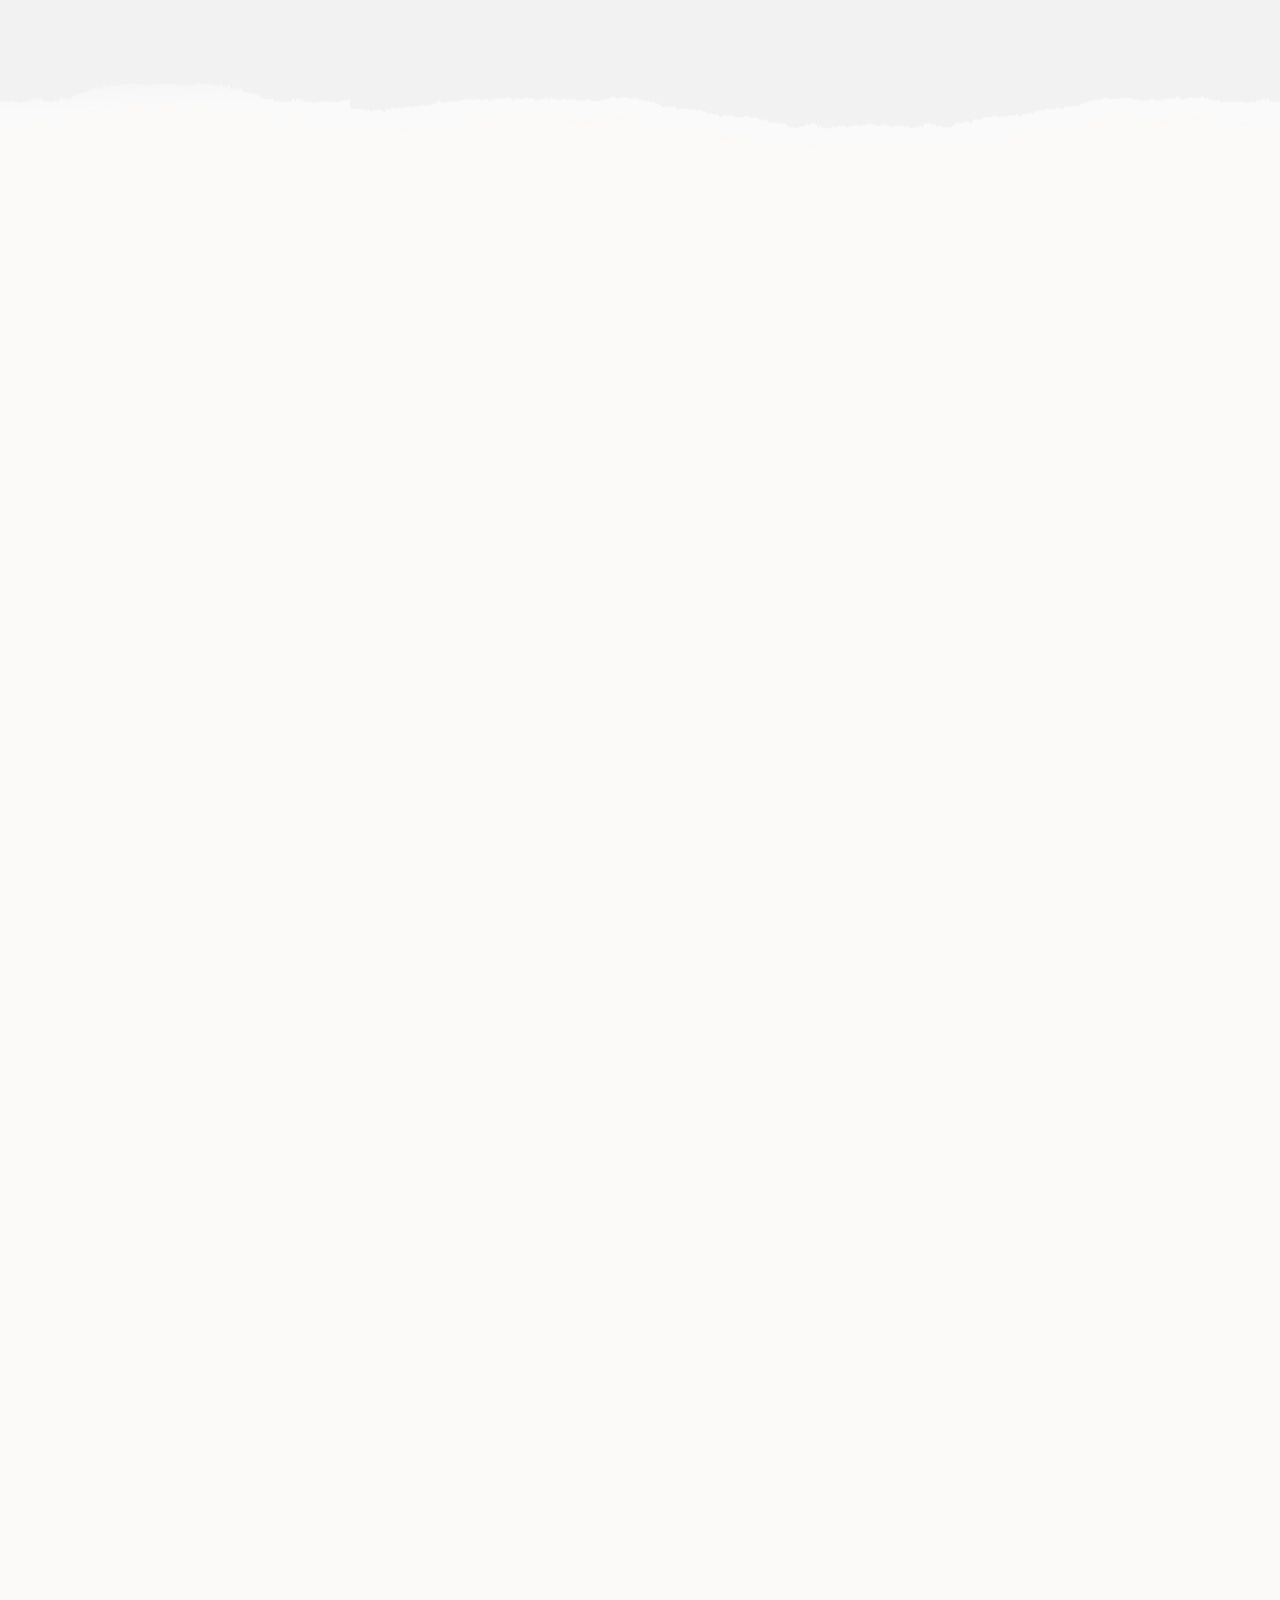
==== commit b07a09e2: "Fixed the resume button" ====
--- a/index.html
+++ b/index.html
@@ -24,7 +24,8 @@
 </head>
 
 <body>
-    <nav> <a href="index.html">Rachit Avasthi</a> <a href="./Rachit Avasthi.pdf" class="o-desktop">Resume</a>
+    <nav> <a href="index.html">Rachit Avasthi</a>
+          <a href="./Rachit Avasthi.pdf" target="_blank">Resume</a>
         <div class="c-nav-social o-desktop"> <a href="#">Socials</a>
             <div class="c-nav-social__dropdown">
                 <ul>
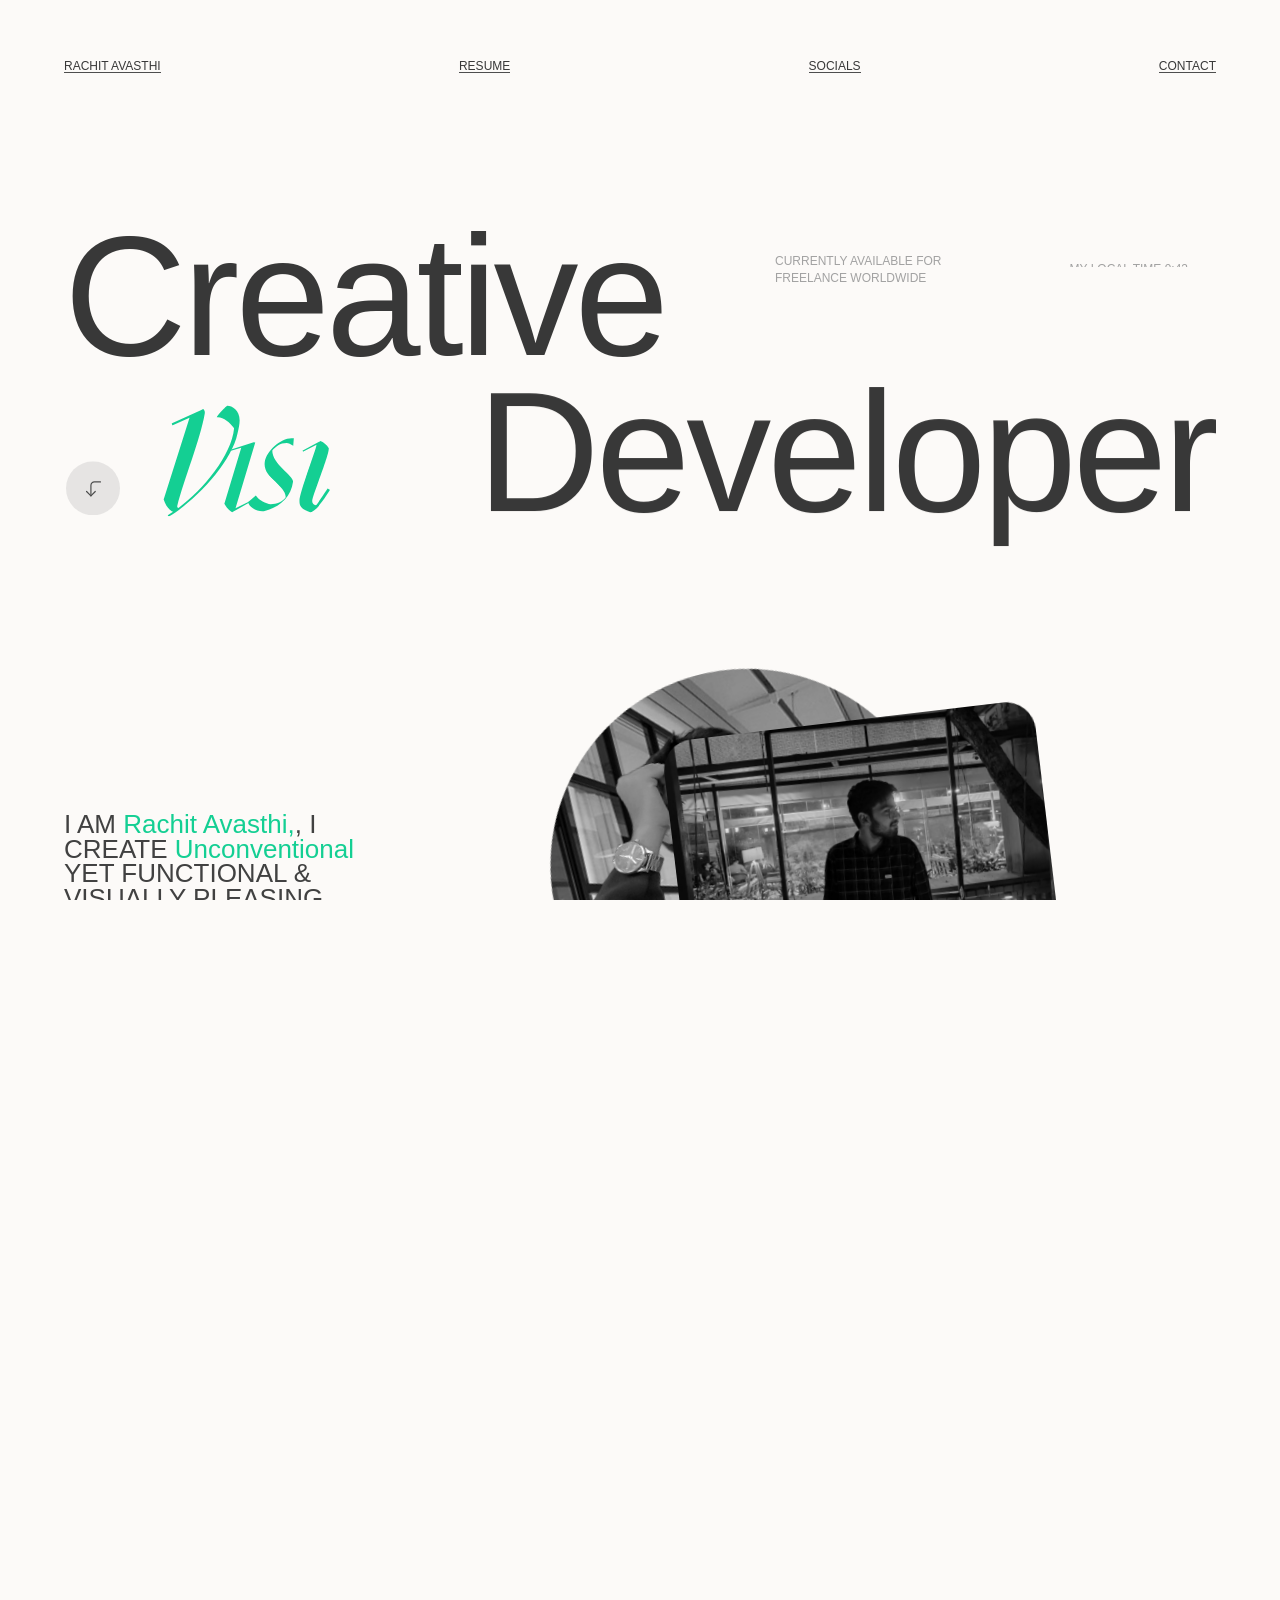
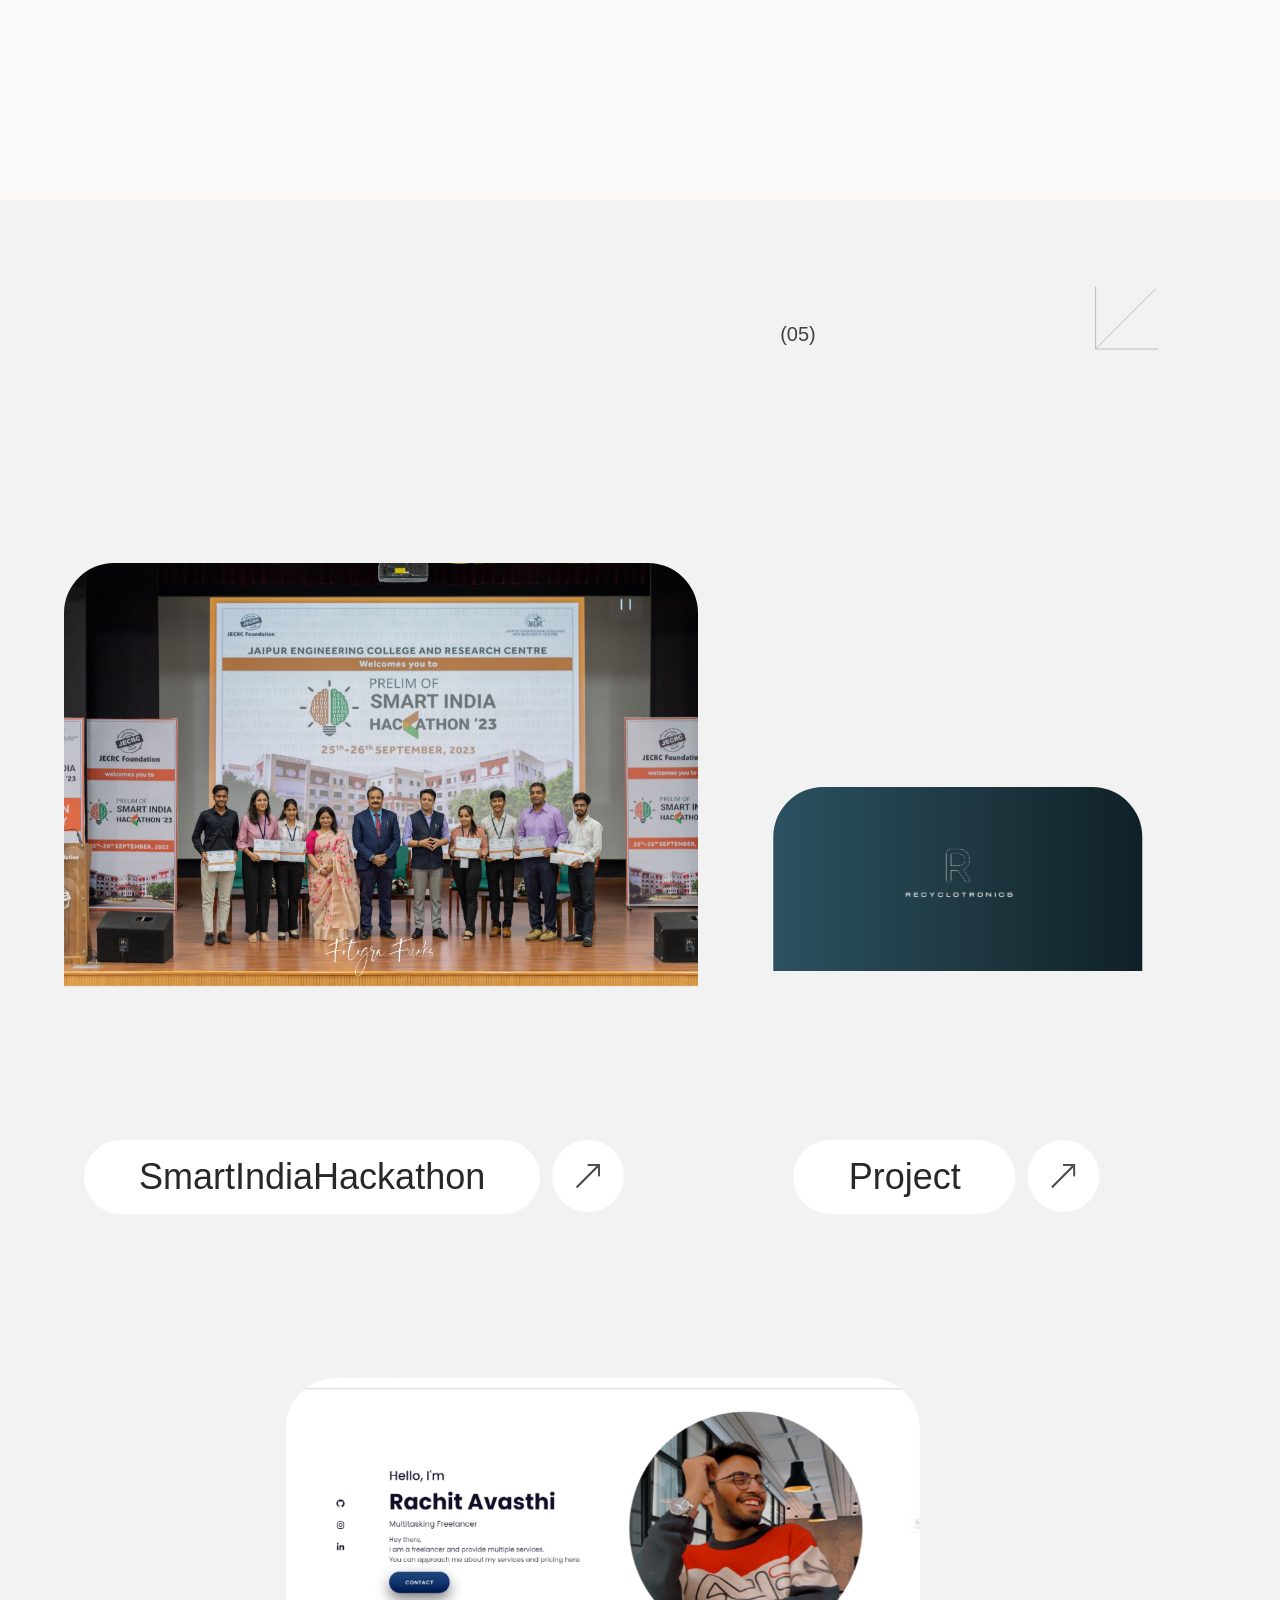
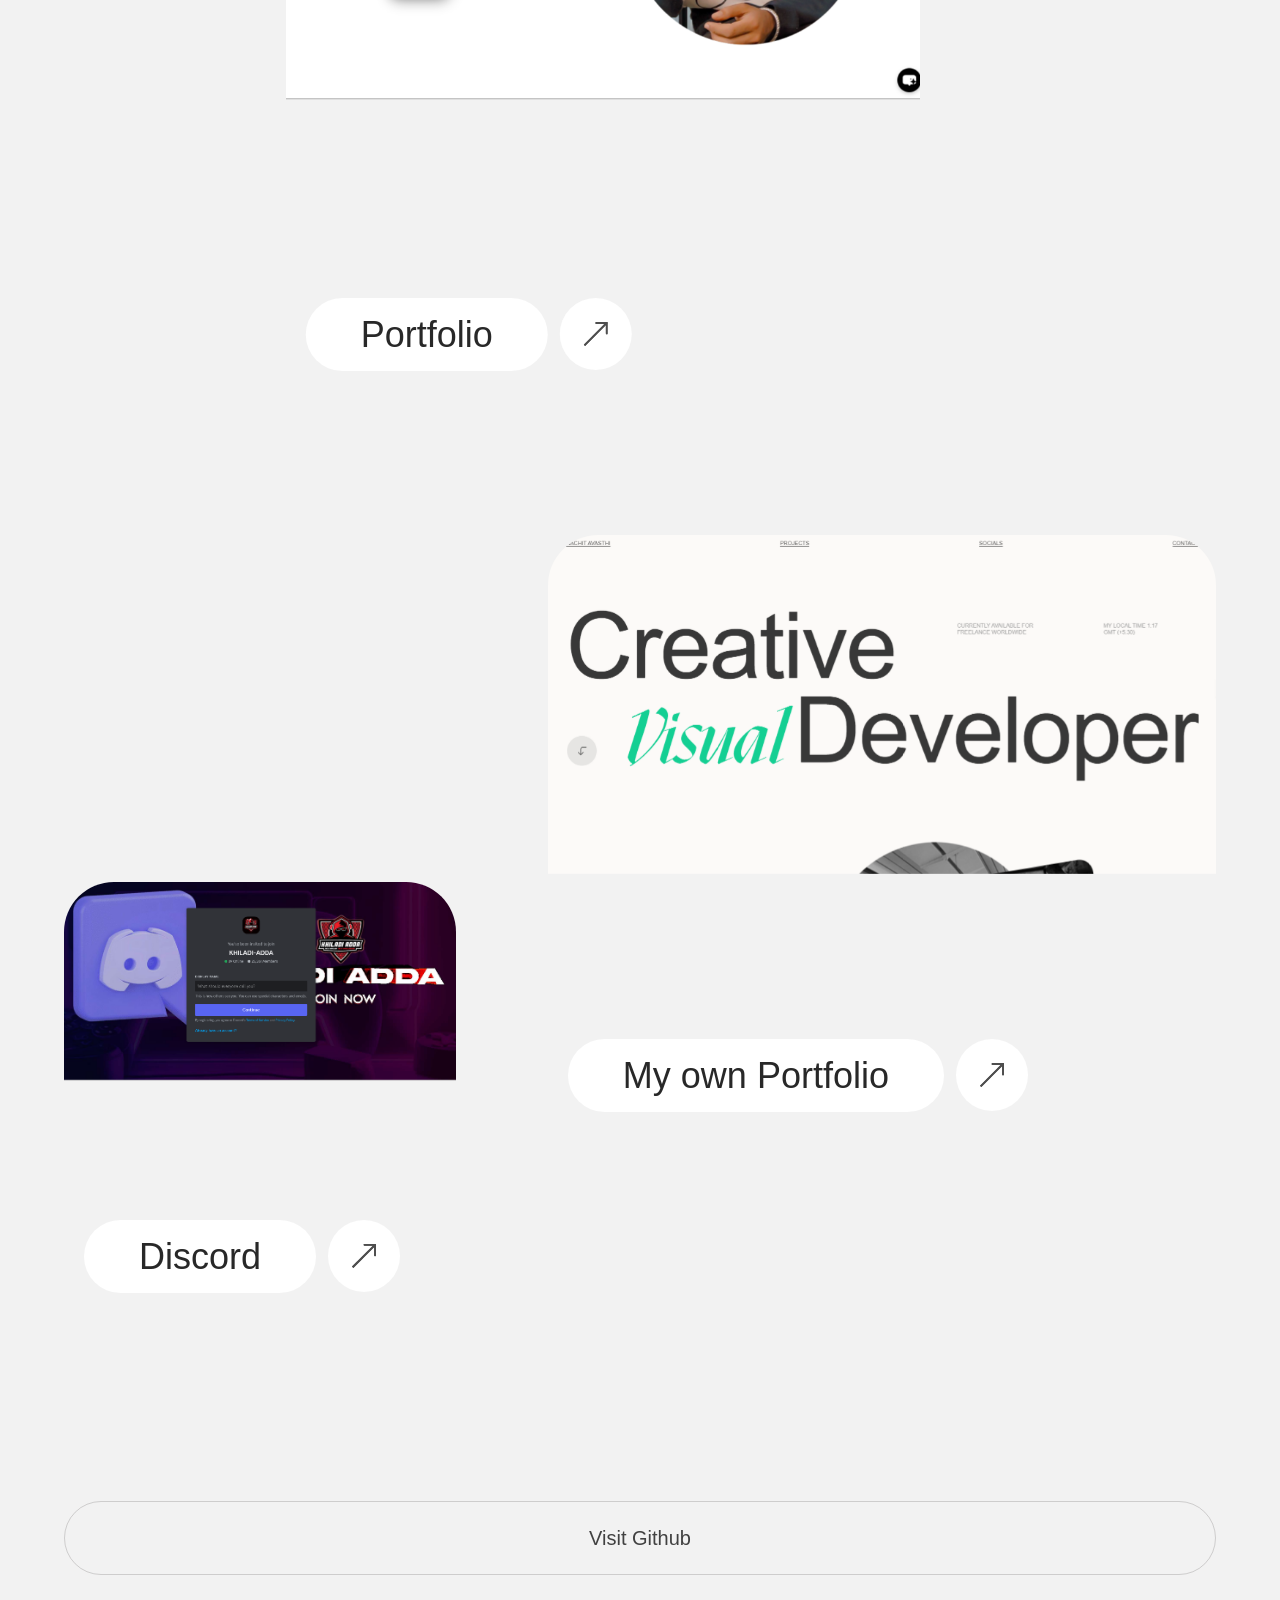
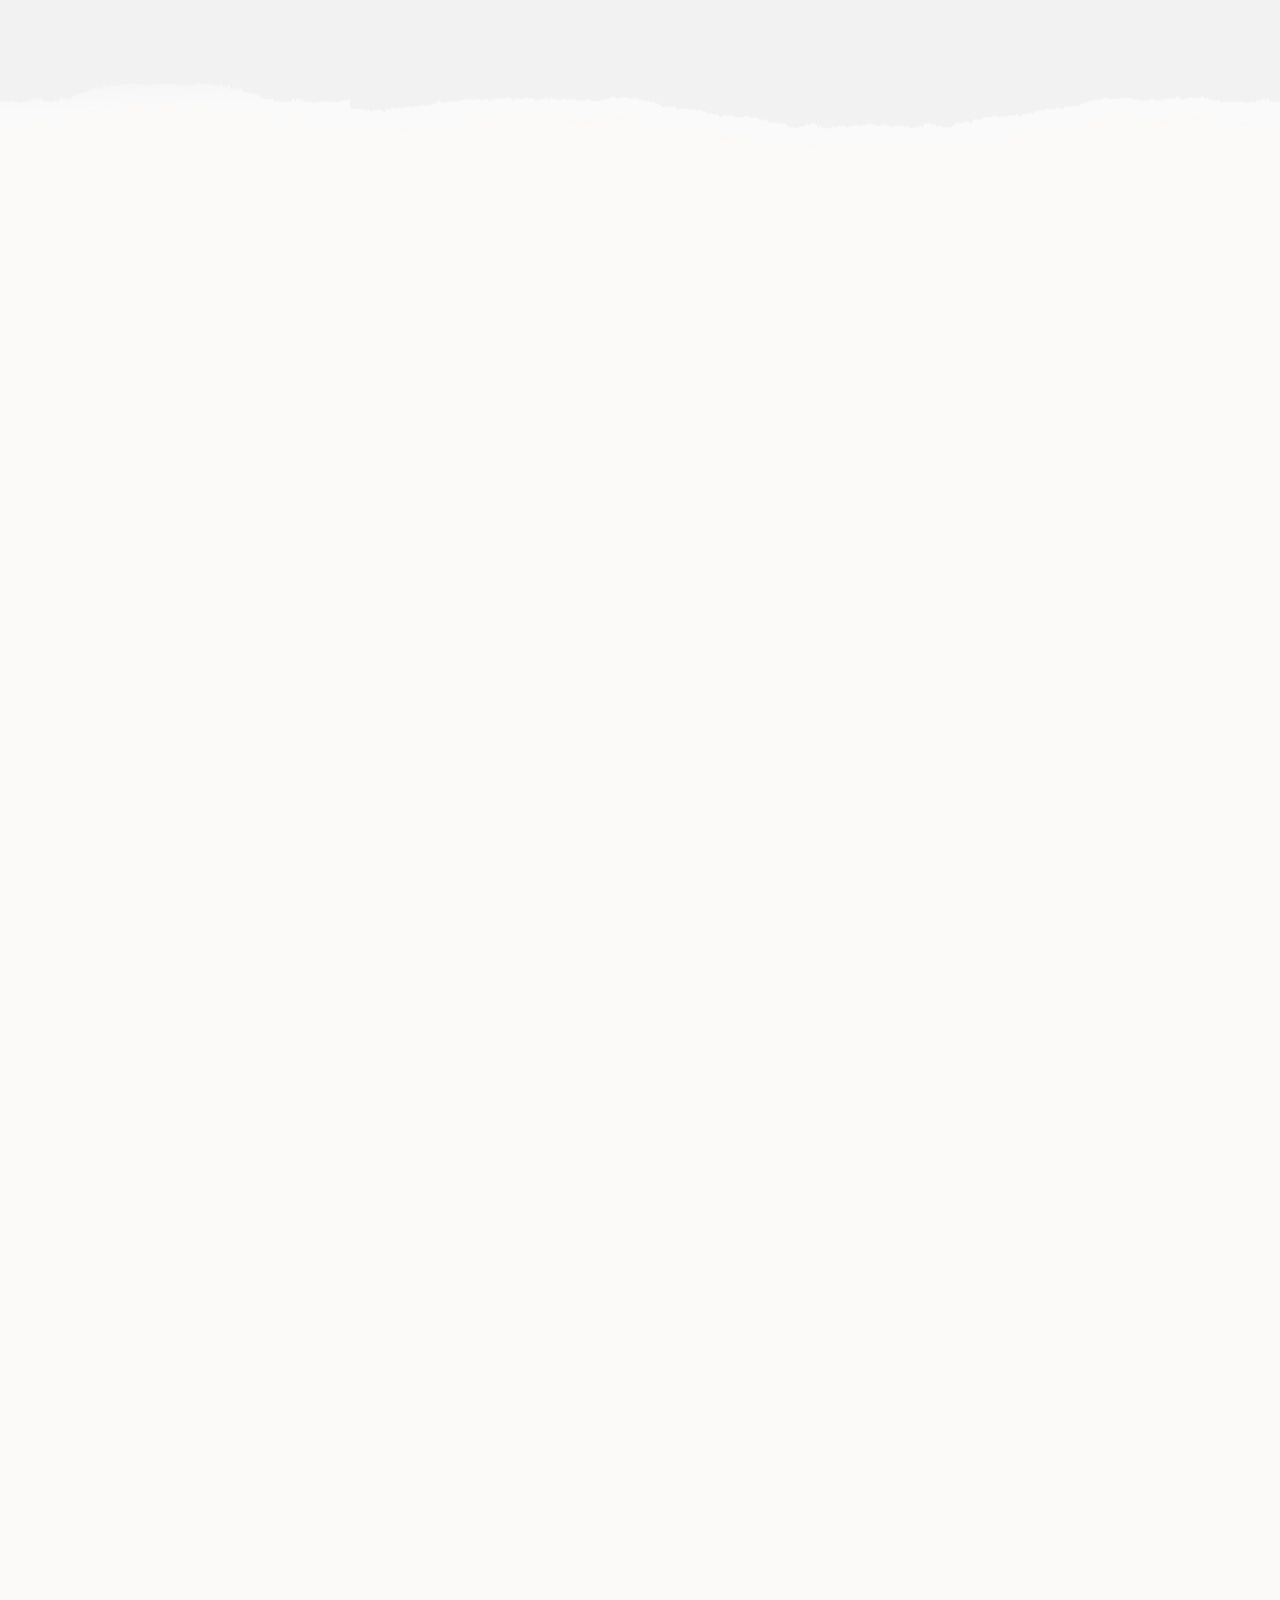
==== commit b322ec05: "Added chatbot" ====
--- a/index.html
+++ b/index.html
@@ -21,6 +21,18 @@
     <link rel="stylesheet" href="index.24a51c92.css">
     <link rel="stylesheet" href="index.2b8c6830.css">
     <link rel="icon" href="CARD1.png">
+    <script>
+        window.embeddedChatbotConfig = {
+        chatbotId: "3PjG1PYvzYXzcc0wVGCEZ",
+        domain: "www.chatbase.co"
+        }
+        </script>
+        <script
+        src="https://www.chatbase.co/embed.min.js"
+        chatbotId="3PjG1PYvzYXzcc0wVGCEZ"
+        domain="www.chatbase.co"
+        defer>
+        </script>
 </head>
 
 <body>
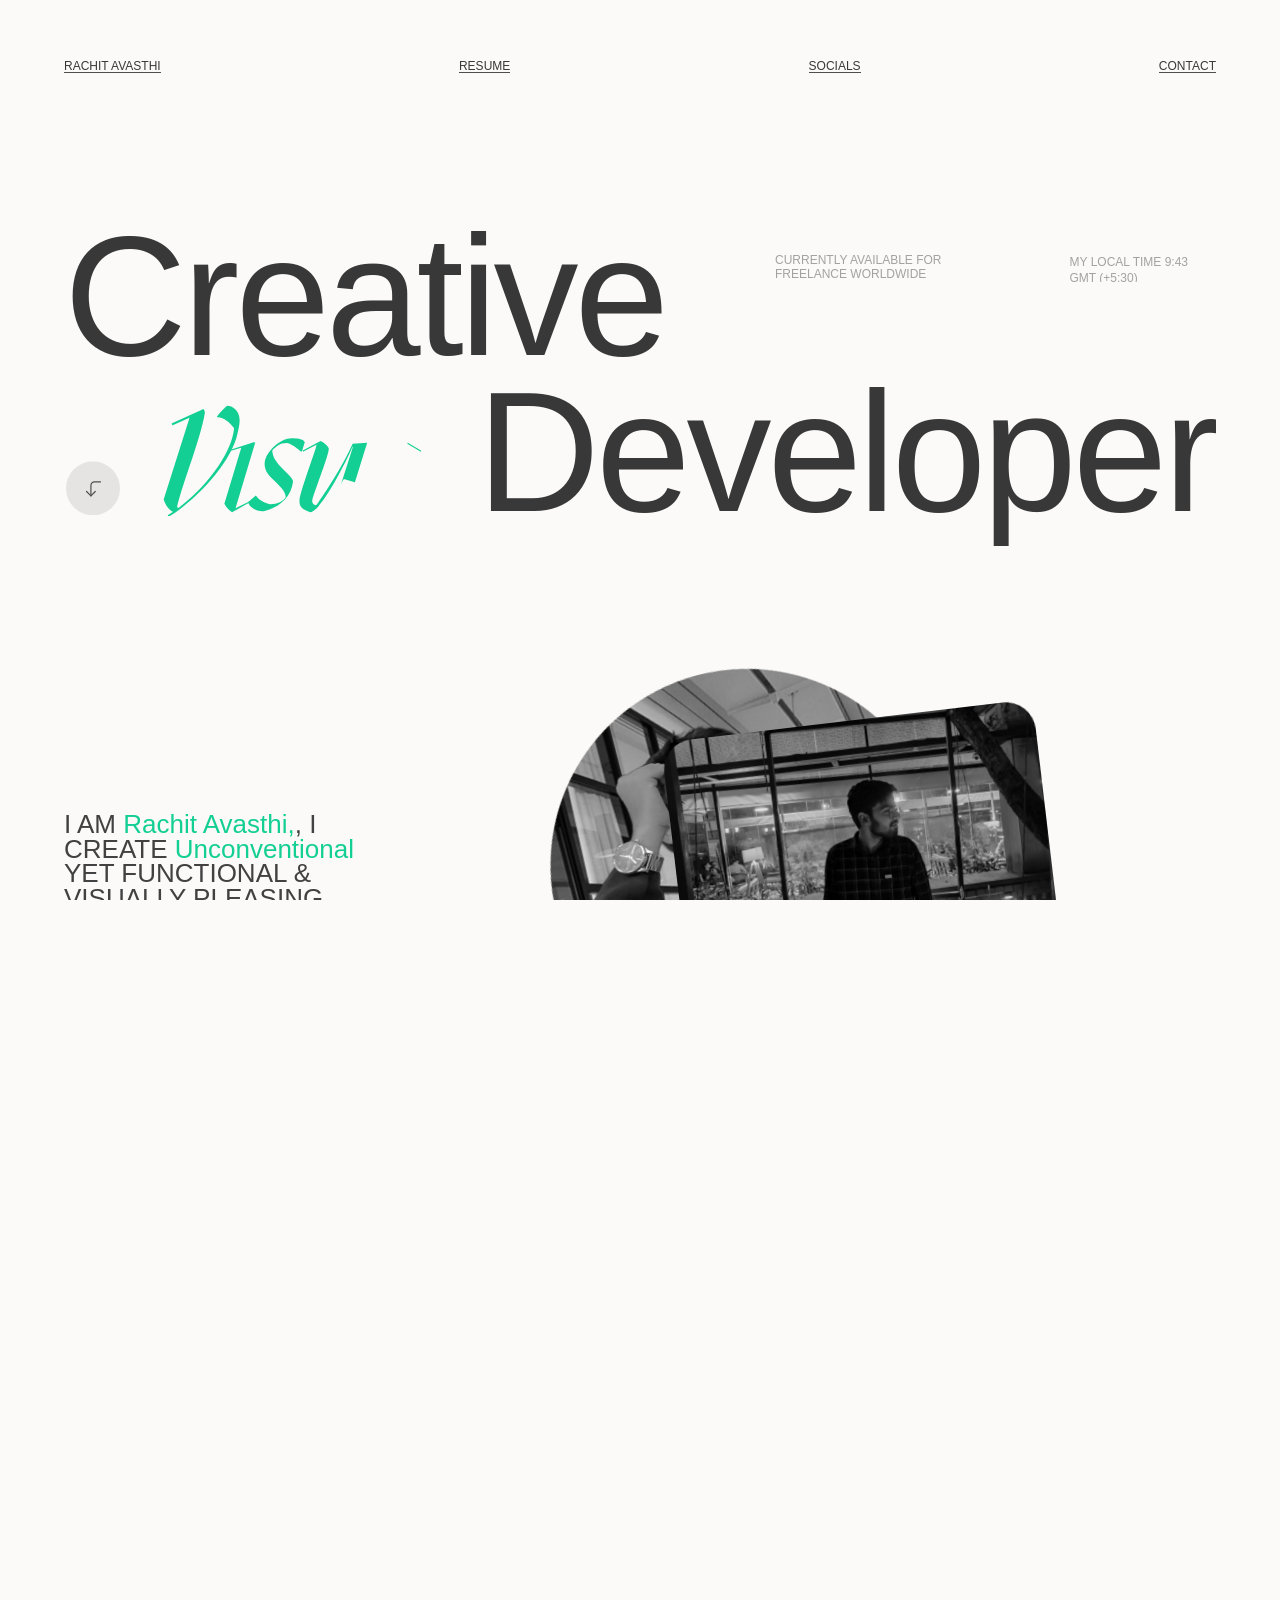
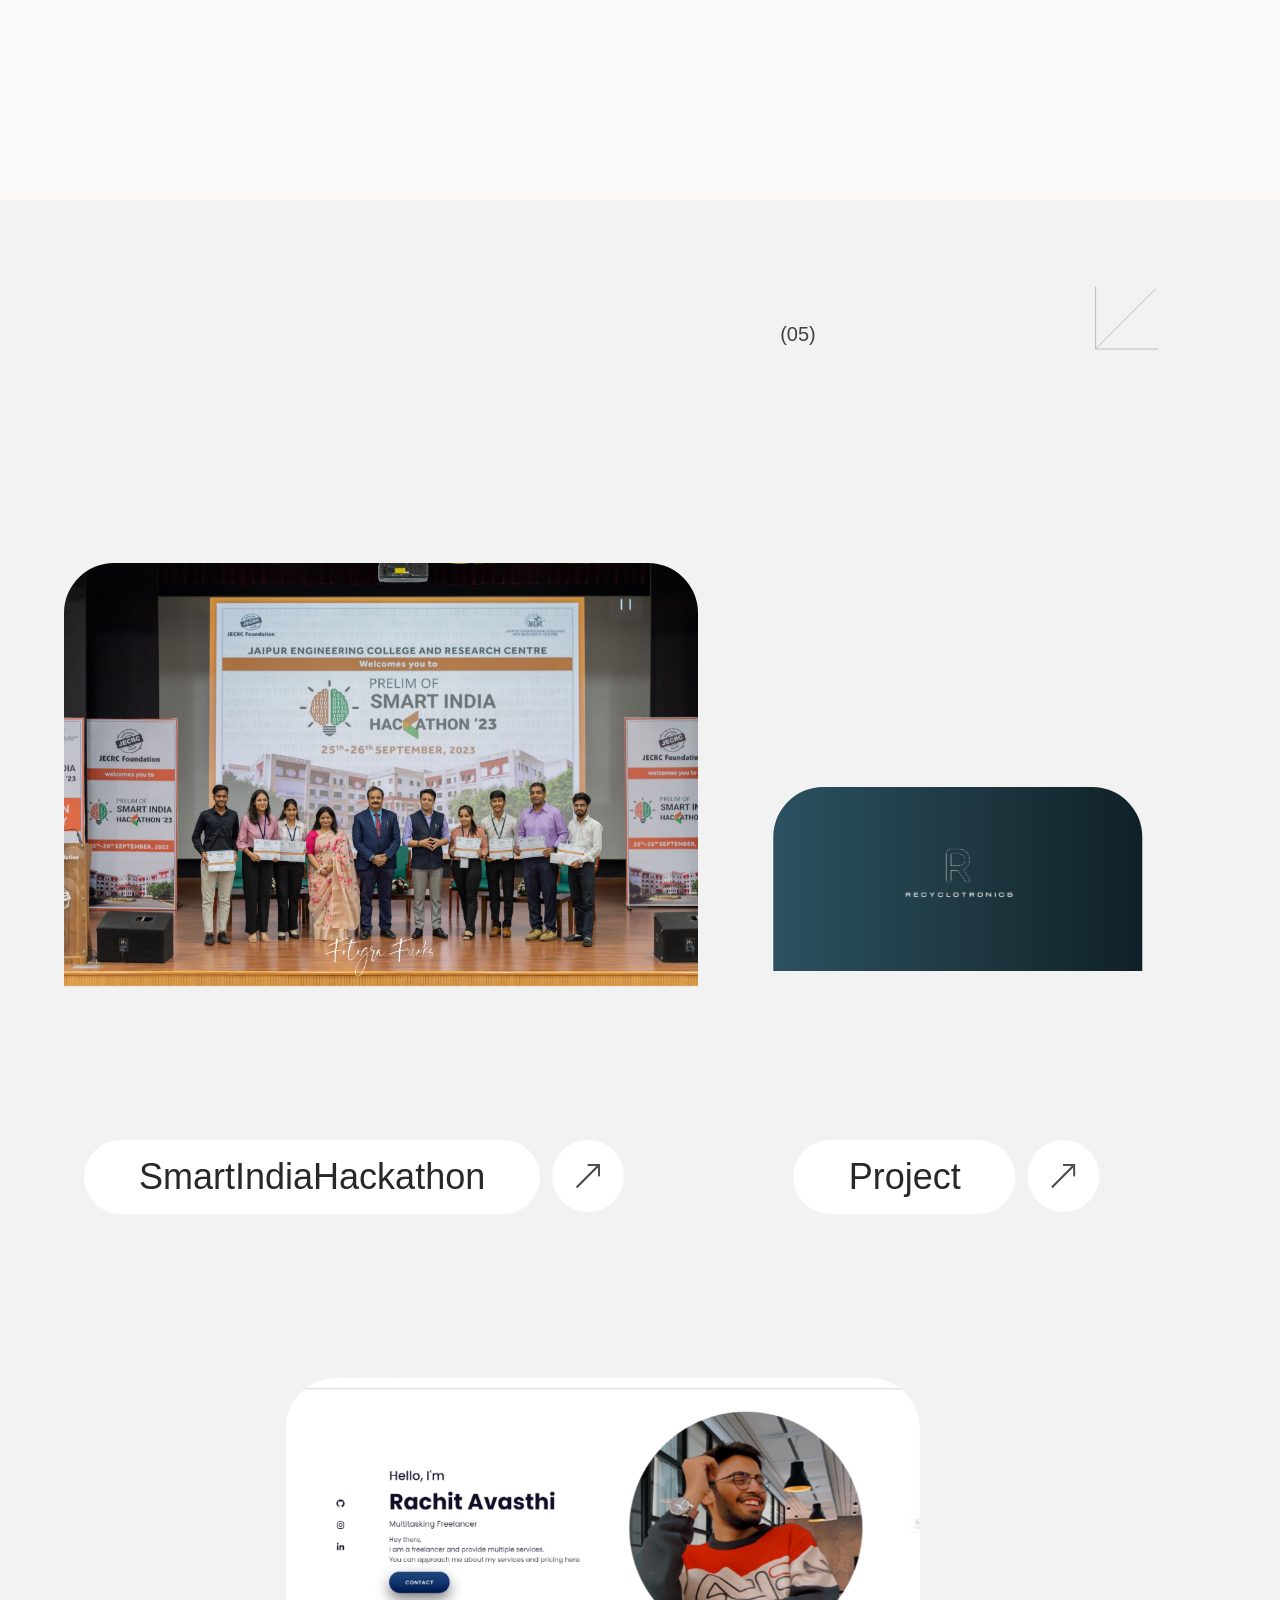
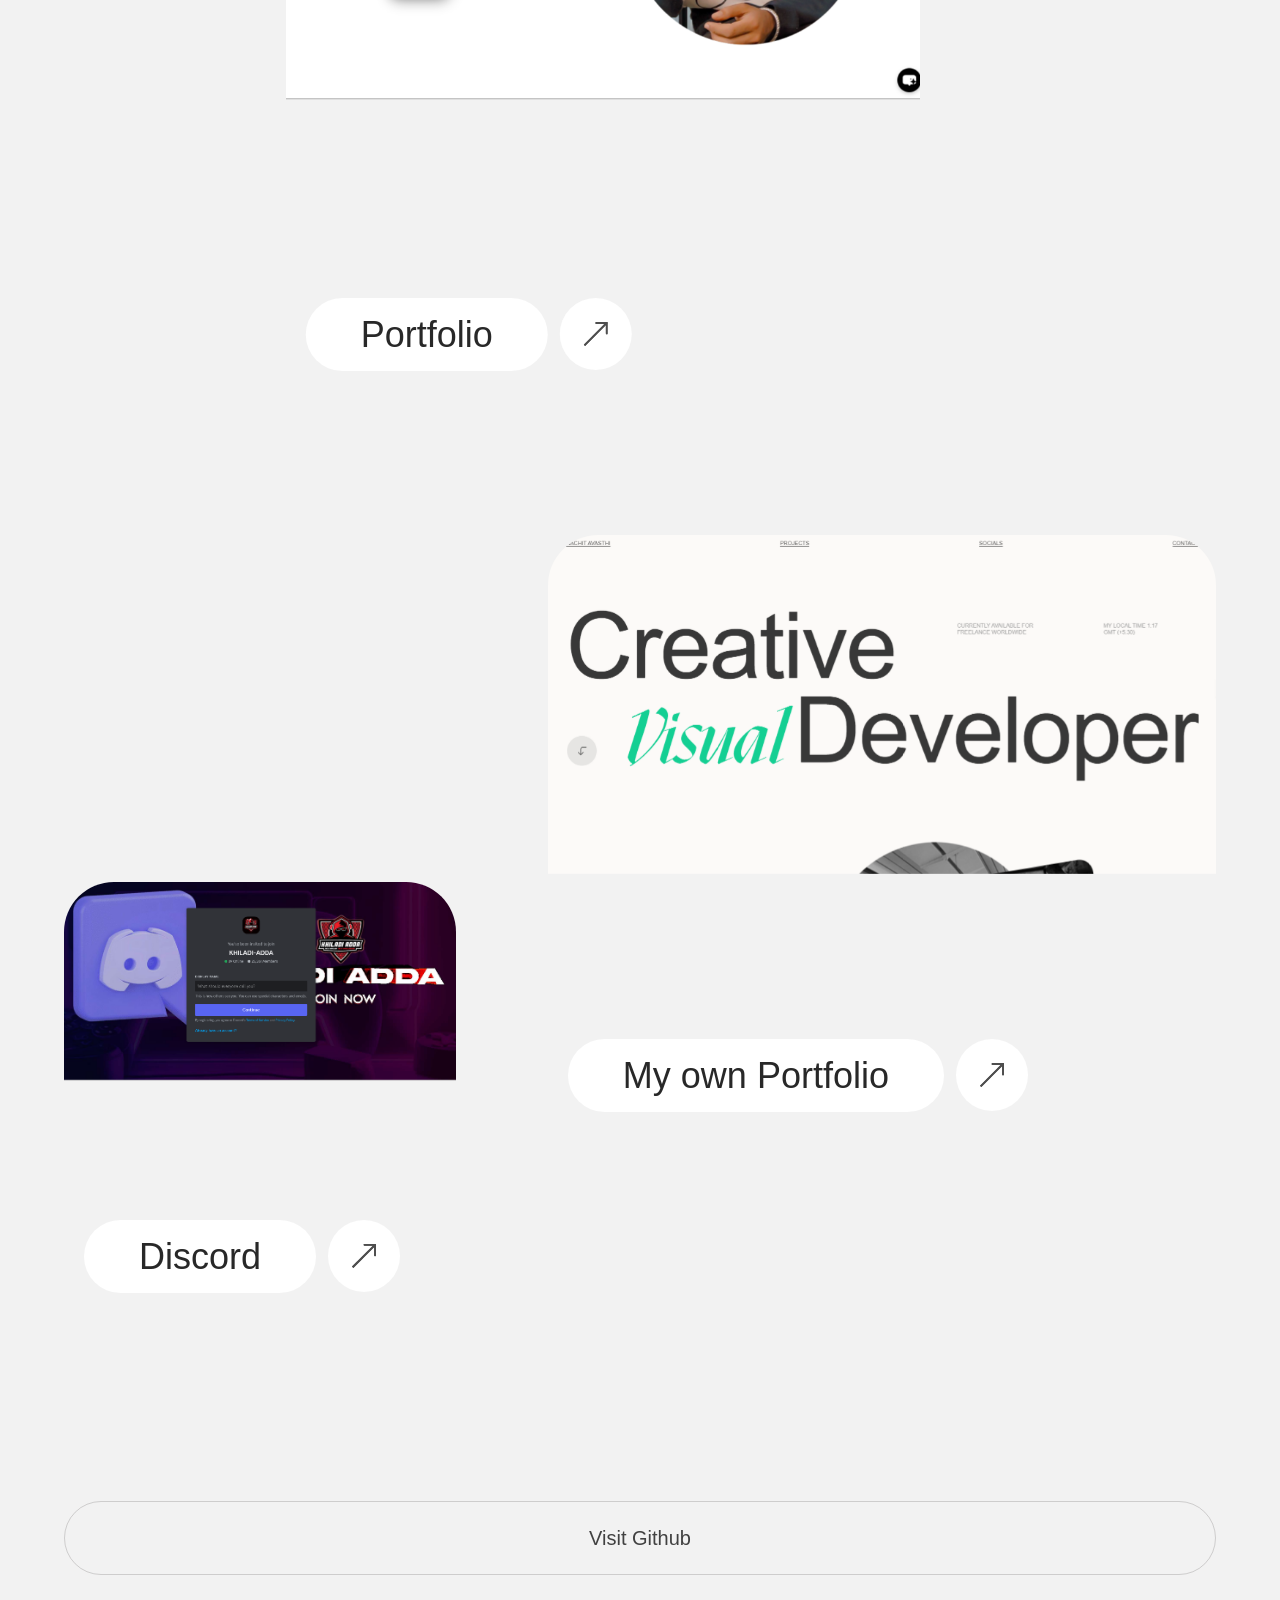
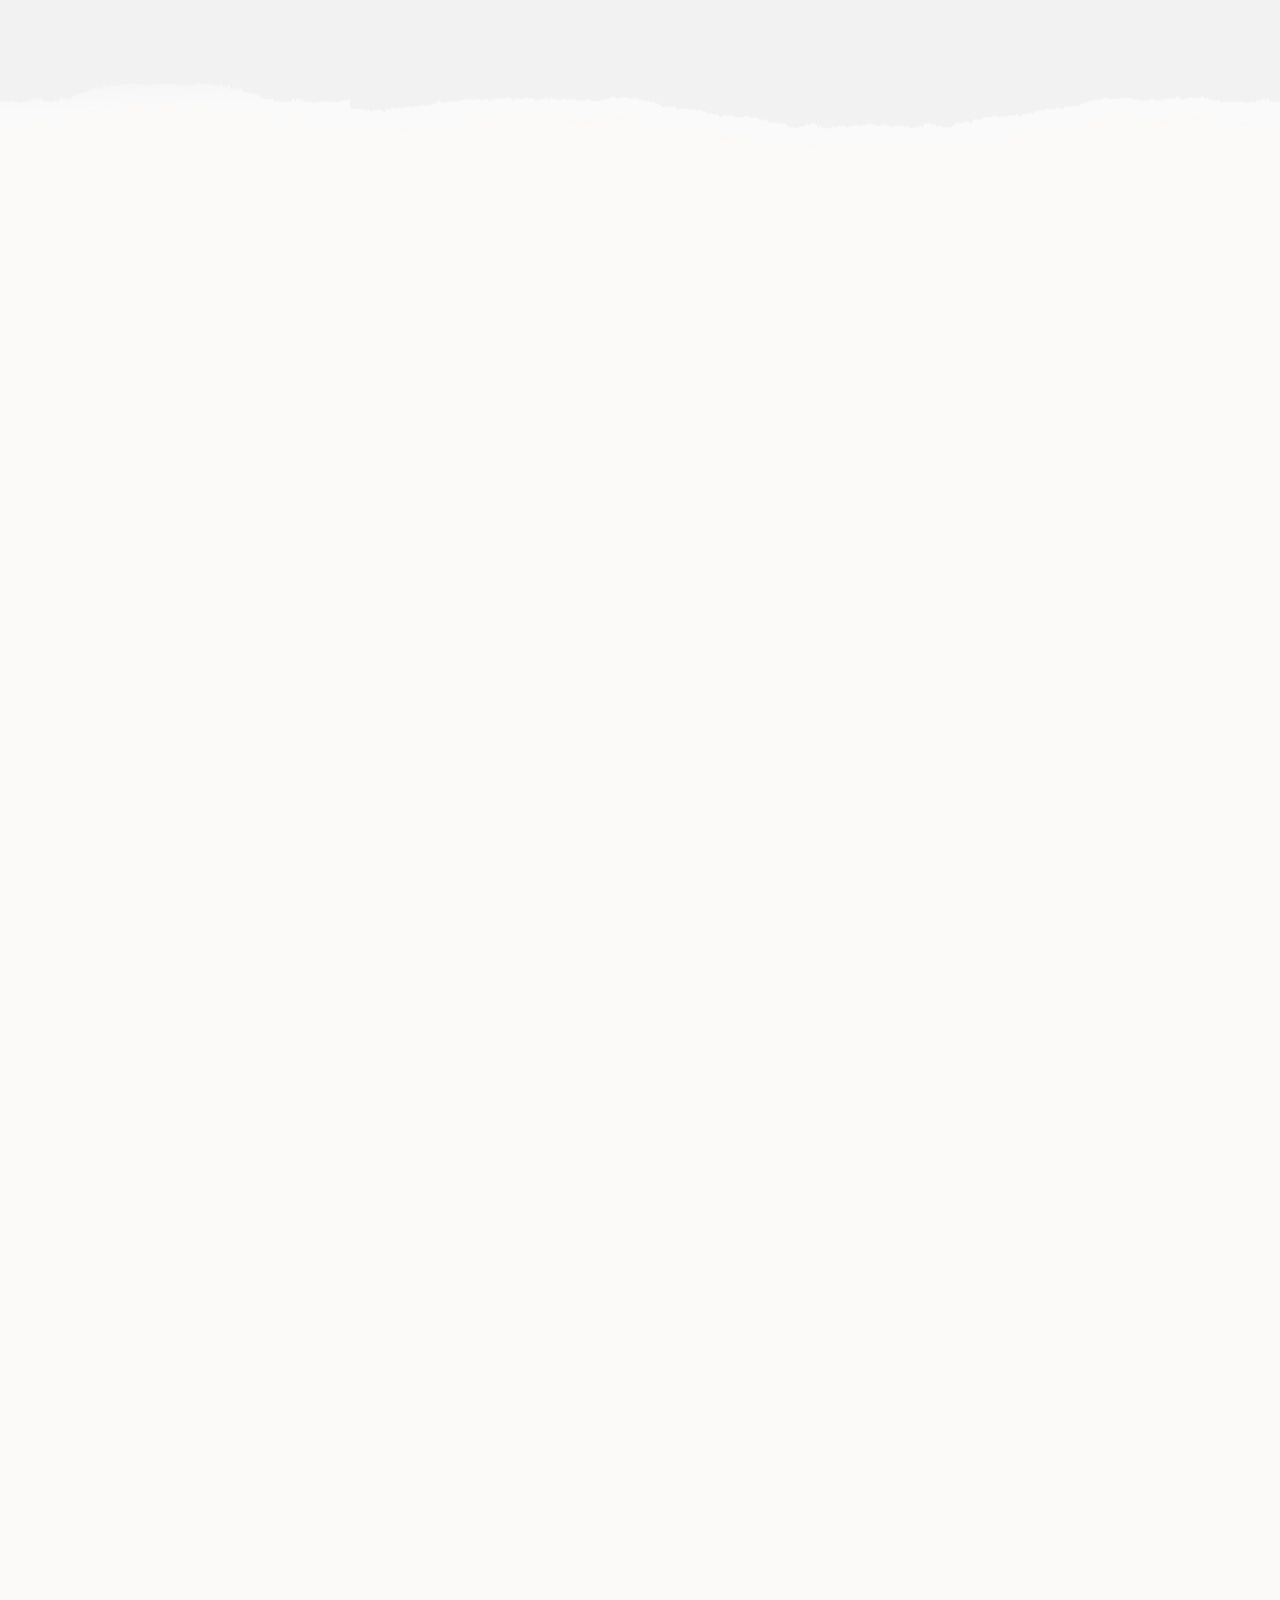
==== commit 81e95c58: "Blog option updated" ====
--- a/index.html
+++ b/index.html
@@ -49,6 +49,8 @@
                             href="https://www.linkedin.com/in/rachit-avasthi/">LinkedIn</a></li>
                     <li style="--order:4"><a data-router-disabled=""
                             href="https://dev.to/rachit_avasthi">Dev</a></li>
+                    <li style="--order:4"><a data-router-disabled=""
+                            href="https://rachitavasthi.blog">Blog</a></li>
                 </ul>
             </div>
         </div> <a data-router-disabled="" href="mailto:rachitavasthi.it25@gmail.com">Contact</a>
